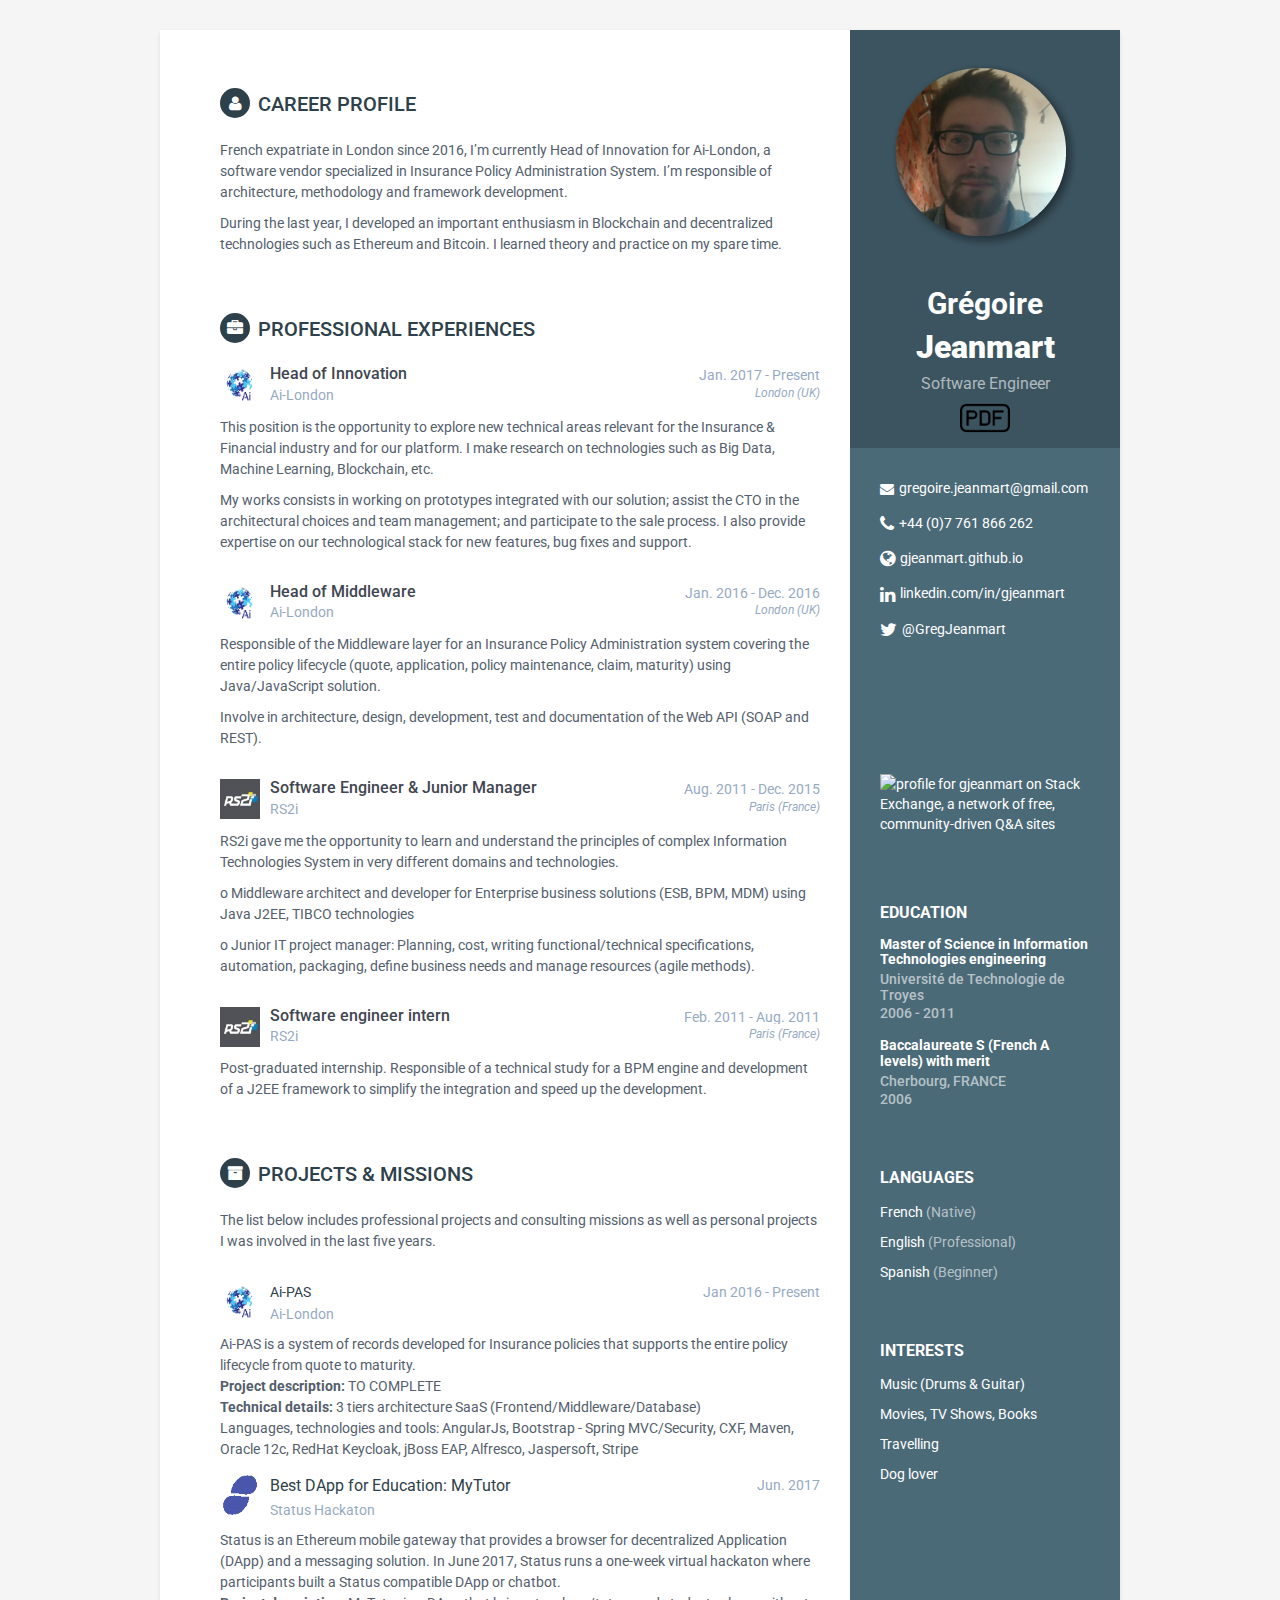
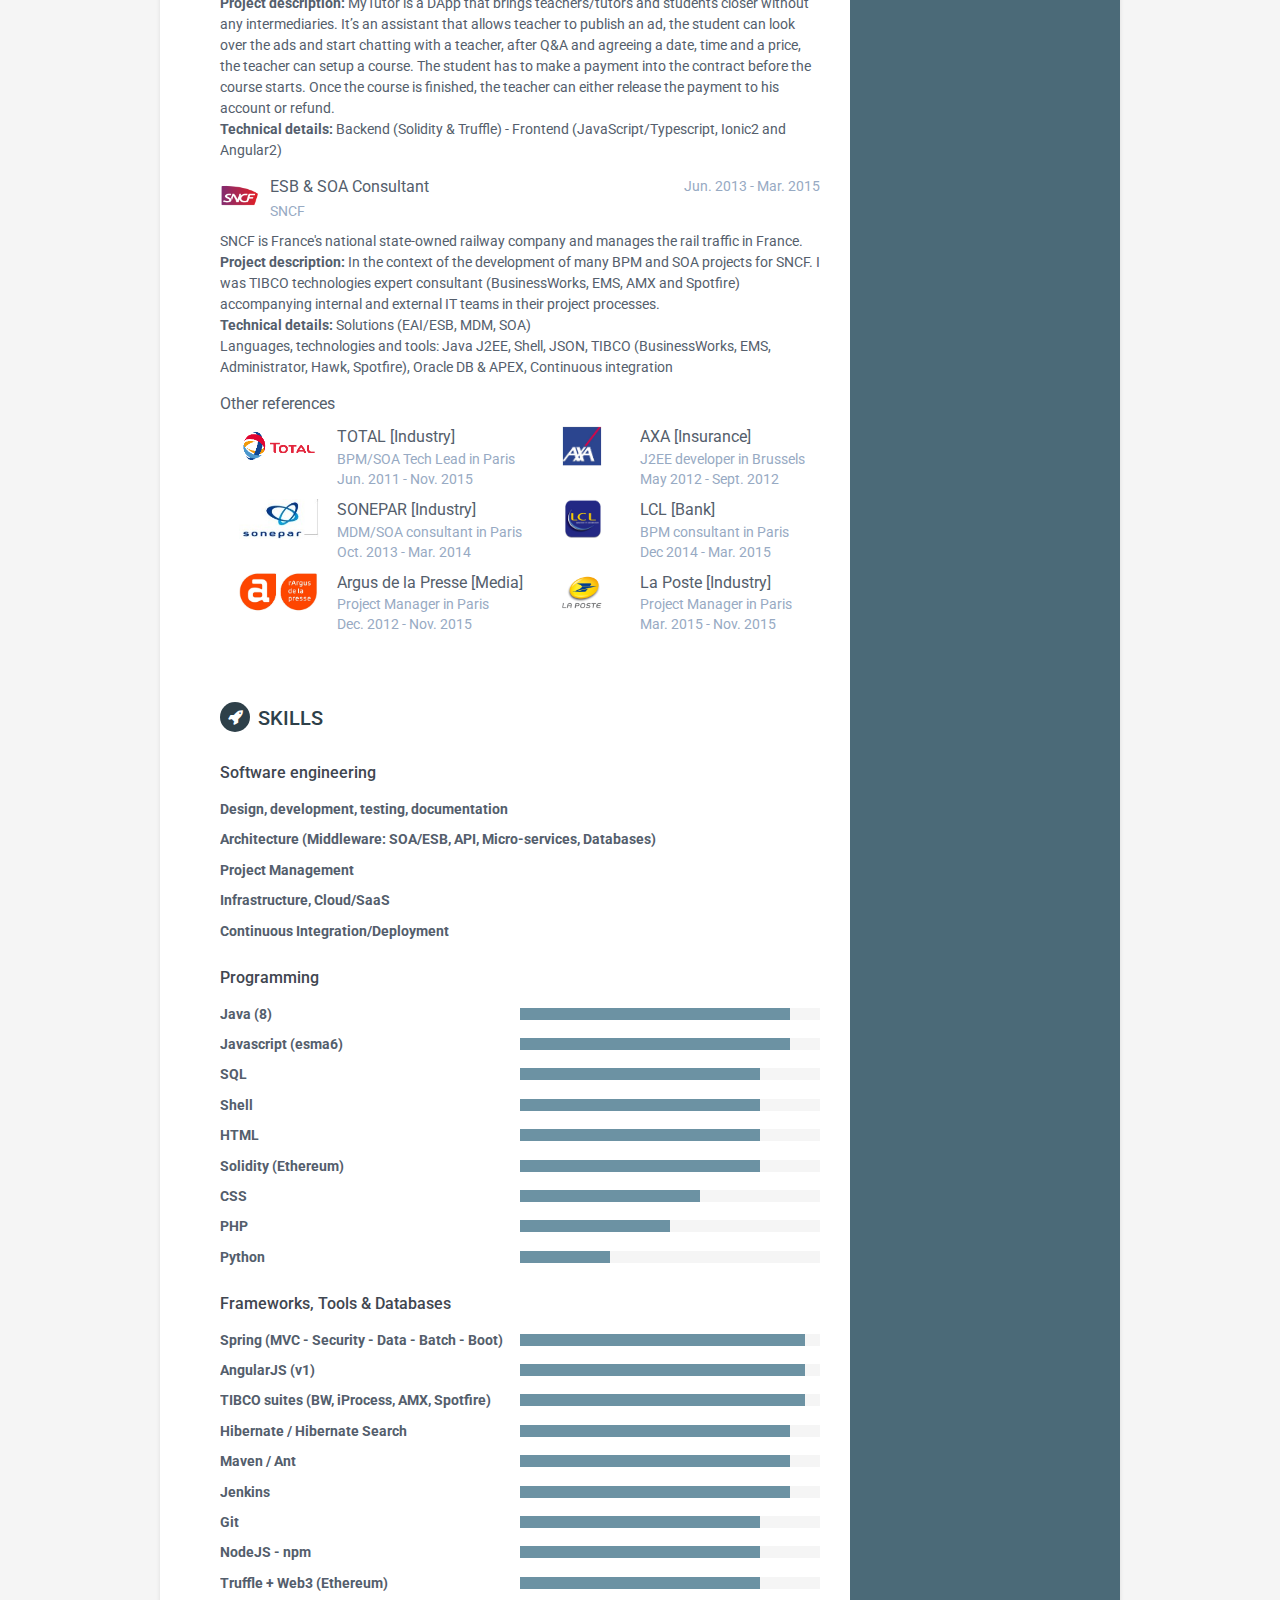
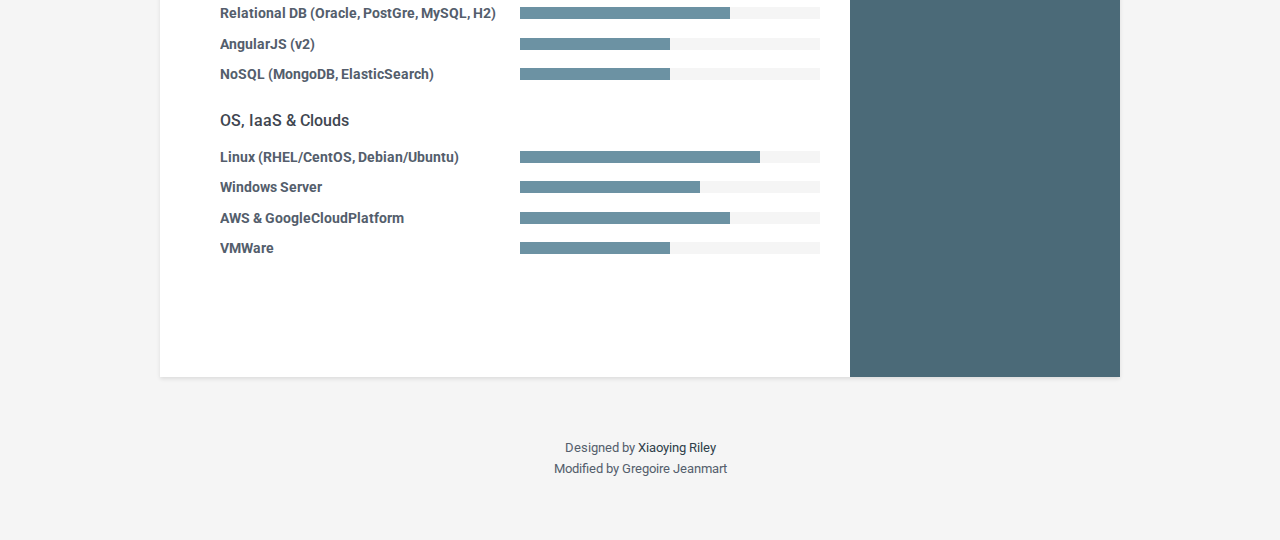
==== index.html @ 733d9ffd "google analytics" ====
<!DOCTYPE html>
<!--[if IE 8]> <html lang="en" class="ie8"> <![endif]-->  
<!--[if IE 9]> <html lang="en" class="ie9"> <![endif]-->  
<!--[if !IE]><!--> <html lang="en"> <!--<![endif]-->  
<head>
    <title>Grégoire Jeanmart</title>
    <!-- Meta -->
    <meta charset="utf-8">
    <meta http-equiv="X-UA-Compatible" content="IE=edge">
    <meta name="viewport" content="width=device-width, initial-scale=1.0">
    <meta name="description" content="Responsive HTML5 Resume/CV Template for Developers">
    <meta name="author" content="Xiaoying Riley at 3rd Wave Media">    
    <link rel="shortcut icon" href="favicon.ico">  
    <link href='https://fonts.googleapis.com/css?family=Roboto:400,500,400italic,300italic,300,500italic,700,700italic,900,900italic' rel='stylesheet' type='text/css'>
    <!-- Global CSS -->
    <link rel="stylesheet" href="assets/plugins/bootstrap/css/bootstrap.min.css">   
    <!-- Plugins CSS -->
    <link rel="stylesheet" href="assets/plugins/font-awesome/css/font-awesome.css">
    
    <!-- Theme CSS -->  
    <link id="theme-style" rel="stylesheet" href="assets/css/styles-final.css">
    <!-- HTML5 shim and Respond.js for IE8 support of HTML5 elements and media queries -->
    <!--[if lt IE 9]>
      <script src="https://oss.maxcdn.com/html5shiv/3.7.2/html5shiv.min.js"></script>
      <script src="https://oss.maxcdn.com/respond/1.4.2/respond.min.js"></script>
    <![endif]-->
    
    <script>
      (function(i,s,o,g,r,a,m){i['GoogleAnalyticsObject']=r;i[r]=i[r]||function(){
      (i[r].q=i[r].q||[]).push(arguments)},i[r].l=1*new Date();a=s.createElement(o),
      m=s.getElementsByTagName(o)[0];a.async=1;a.src=g;m.parentNode.insertBefore(a,m)
      })(window,document,'script','https://www.google-analytics.com/analytics.js','ga');

      ga('create', 'UA-105223725-1', 'auto');
      ga('send', 'pageview');

    </script>
    
</head> 

<body>
    <div class="wrapper">
        <div class="sidebar-wrapper">
            <div class="profile-container">
                <img class="profile" src="assets/images/profile.png" alt="" />
                <h2>Grégoire</h2><h1 class="name">Jeanmart</h1>
                <h3 class="tagline">Software Engineer</h3>
                <a href="./gregoire.jeanmart.cv.en.0.7.pdf" target="_blank"><img src="assets/images/pdf.png" alt="" width="50"/></a>
            </div><!--//profile-container-->
            
            <div class="contact-container container-block">
                <ul class="list-unstyled contact-list">
                    <li class="email"><i class="fa fa-envelope"></i><a href="mailto: gregoire.jeanmart@gmail.com">gregoire.jeanmart@gmail.com</a></li>
                    
                    <li class="phone"><i class="fa fa-phone"></i><a href="tel:07761866262">+44 (0)7 761 866 262</a></li>
                    
                    <li class="website"><i class="fa fa-globe"></i><a href="http://gjeanmart.github.io" target="_blank">gjeanmart.github.io</a></li>
                    
                    <li class="linkedin"><i class="fa fa-linkedin"></i><a href="https://www.linkedin.com/in/gjeanmart/" target="_blank">linkedin.com/in/gjeanmart</a></li>
                    
                    <li class="twitter"><i class="fa fa-twitter"></i><a href="https://twitter.com/GregJeanmart" target="_blank">@GregJeanmart</a></li>
                    
                    <li>
                        <div class="github-card" data-github="gjeanmart" data-width="210" data-height="100" data-theme="greg" data-target="_blank"></div>
                    </li>
                    
                    <li>
                        <a href="https://stackexchange.com/users/5168165/gjeanmart?tab=accounts"target="_blank"><img src="https://stackexchange.com/users/flair/5168165.png?theme=clean" width="210" height="58" alt="profile for gjeanmart on Stack Exchange, a network of free, community-driven Q&amp;A sites" title="profile for gjeanmart on Stack Exchange, a network of free, community-driven Q&amp;A sites" /></a>                    
                    </li>

                    
                </ul>
            </div><!--//contact-container-->
            <div class="education-container container-block">
                <h2 class="container-block-title">Education</h2>
                <div class="item">
                    <h4 class="degree">Master of Science in Information Technologies engineering </h4>
                    <h5 class="meta">Université de Technologie de Troyes</h5>
                    <div class="time">2006 - 2011</div>
                </div><!--//item-->
                <div class="item">
                    <h4 class="degree">Baccalaureate S (French A levels) with merit</h4>
                    <h5 class="meta">Cherbourg, FRANCE</h5>
                    <div class="time">2006</div>
                </div><!--//item-->
            </div><!--//education-container-->
            
            <div class="languages-container container-block">
                <h2 class="container-block-title">Languages</h2>
                <ul class="list-unstyled interests-list">
                    <li>French <span class="lang-desc">(Native)</span></li>
                    <li>English <span class="lang-desc">(Professional)</span></li>
                    <li>Spanish <span class="lang-desc">(Beginner)</span></li>
                </ul>
            </div><!--//interests-->
            
            <div class="interests-container container-block">
                <h2 class="container-block-title">Interests</h2>
                <ul class="list-unstyled interests-list">
                    <li>Music (Drums & Guitar)</li>
                    <li>Movies, TV Shows, Books</li>
                    <li>Travelling</li>
                    <li>Dog lover</li>
                </ul>
            </div><!--//interests-->
            
        </div><!--//sidebar-wrapper-->
        
        <div class="main-wrapper">
            
            <section class="section summary-section">
                <h2 class="section-title"><i class="fa fa-user"></i>Career Profile</h2>
                <div class="summary">
                    <p>French expatriate in London since 2016, I’m currently Head of Innovation for Ai-London, a software vendor specialized in Insurance Policy Administration System. I’m responsible of architecture, methodology and framework development.</p>
                    <p>During the last year, I developed an important enthusiasm in Blockchain and decentralized technologies such as Ethereum and Bitcoin. I learned theory and practice on my spare time.</p>
                </div><!--//summary-->
            </section><!--//section-->
            
            <section class="section experiences-section">
                <h2 class="section-title"><i class="fa fa-briefcase"></i>Professional Experiences</h2>
                                
                <div class="item">
                    <div class="meta logo ailondon-logo">
                        <div class="upper-row">
                            <h3 class="job-title">Head of Innovation</h3>
                            <div class="time">Jan. 2017 - Present</div>
                        </div>
                        <div class="upper-row">
                            <div class="company">Ai-London</div>
                            <div class="location">London (UK)</div>
                        </div>
                    </div><!--//meta-->
                    <div class="details">
                        <p>
This position is the opportunity to explore new technical areas relevant for the Insurance & Financial industry and for our platform. I make research on technologies such as Big Data, Machine Learning, Blockchain, etc. 
                        </p>  
                        <p>
My works consists in working on prototypes integrated with our solution; assist the CTO in the architectural choices and team management; and participate to the sale process. I also provide expertise on our technological stack for new features, bug fixes and support.
                        </p>  
                    </div><!--//details-->
                </div><!--//item-->
                <div class="item">
                    <div class="meta logo ailondon-logo">
                        <div class="upper-row">
                            <h3 class="job-title">Head of Middleware</h3>
                            <div class="time">Jan. 2016 - Dec. 2016</div>
                        </div><!--//upper-row-->
                        <div class="upper-row">
                            <div class="company">Ai-London</div>
                            <div class="location">London (UK)</div>
                        </div>
                    </div><!--//meta-->
                    <div class="details">
                        <p>
Responsible of the Middleware layer for an Insurance Policy Administration system covering the entire policy lifecycle (quote, application, policy maintenance, claim, maturity) using Java/JavaScript solution.
                        </p>  
                        <p>
Involve in architecture, design, development, test and documentation of the Web API (SOAP and REST).
                        </p>  
                        
                    </div><!--//details-->
                </div><!--//item-->
                
                <div class="item">
                    <div class="meta logo rs2i-logo">
                        <div class="upper-row">
                            <h3 class="job-title">Software Engineer & Junior Manager</h3>
                            <div class="time">Aug. 2011 - Dec. 2015</div>
                        </div><!--//upper-row-->
                        <div class="upper-row">
                            <div class="company">RS2i</div>
                            <div class="location">Paris (France)</div>
                        </div>
                    </div><!--//meta-->
                    <div class="details">
                        <p>
RS2i gave me the opportunity to learn and understand the principles of complex Information Technologies System in very different domains and technologies. 
                        </p>  
                        <p>
o Middleware architect and developer for Enterprise business solutions (ESB, BPM, MDM) using Java J2EE, TIBCO technologies
                        </p>  
                        <p>
o Junior IT project manager: Planning, cost, writing functional/technical specifications, automation, packaging, define business needs and manage resources (agile methods).
                        </p>  
                    </div><!--//details-->
                </div><!--//item-->
                
                <div class="item">
                    <div class="meta logo rs2i-logo">
                        <div class="upper-row">
                            <h3 class="job-title">Software engineer intern </h3>
                            <div class="time">Feb. 2011 - Aug. 2011</div>
                        </div><!--//upper-row-->
                        <div class="upper-row">
                            <div class="company">RS2i</div>
                            <div class="location">Paris (France)</div>
                        </div>
                    </div><!--//meta-->
                    <div class="details">
                        <p>
Post-graduated internship. Responsible of a technical study for a BPM engine and development of a J2EE framework to simplify the integration and speed up the development.
                        </p>  
                    </div><!--//details-->
                </div><!--//item-->
                
            </section><!--//section-->
            
            
            
            <section class="section projects-section">
                <h2 class="section-title"><i class="fa fa-archive"></i>Projects & Missions</h2>
                
                <div class="intro">
                    <p>The list below includes professional projects and consulting missions as well as personal projects I was involved in the last five years.</p>
                </div><!--//intro-->
                
                <div class="item">
                
                    <div class="meta logo ailondon-logo">
                        <div class="upper-row">
                            <span class="project"><a href="http://www.ai-london.com/core-technologies/" target="_blank">Ai-PAS</a></span>
                            <div class="time">Jan 2016 - Present</div>
                        </div><!--//upper-row-->
                        <div class="company">Ai-London</div>
                    </div><!--//meta-->
                
          
                    <p class="project-tagline">
Ai-PAS is a system of records developed for Insurance policies that supports the entire policy lifecycle from quote to maturity.<br />
<b>Project description:</b> TO COMPLETE<br />
<b>Technical details:</b> 3 tiers architecture SaaS (Frontend/Middleware/Database)<br />Languages, technologies and tools:  AngularJs, Bootstrap - Spring MVC/Security, CXF, Maven, Oracle 12c, RedHat Keycloak, jBoss EAP, Alfresco, Jaspersoft, Stripe
                    </p>
                    
                </div><!--//item-->
                
                <div class="item">
                    <div class="meta logo status-logo">
                        <div class="upper-row">
                            <span class="project-title"><a href="https://blog.status.im/announcing-winners-of-the-status-global-hackathon-a44fb54e98f7" target="_blank">Best DApp for Education: MyTutor</a></span>
                            <div class="time">Jun. 2017</div>
                        </div><!--//upper-row-->
                        <div class="company">Status Hackaton</div>
                    </div><!--//meta-->
                    
                    <p class="project-tagline">
Status is an Ethereum mobile gateway that provides a browser for decentralized Application (DApp) and a messaging solution. In June 2017, Status runs a one-week virtual hackaton where participants built a Status compatible DApp or chatbot.<br />
<b>Project description:</b> MyTutor is a DApp that brings teachers/tutors and students closer without any intermediaries. 
It’s an assistant that allows teacher to publish an ad, the student can look over the ads and start chatting with a teacher, after Q&A and agreeing a date, time and a price, the teacher can setup a course. The student has to make a payment into the contract before the course starts. Once the course is finished, the teacher can either release the payment to his account or refund.<br />
<b>Technical details:</b> Backend (Solidity & Truffle) - Frontend (JavaScript/Typescript, Ionic2 and Angular2)</b>

                    </p>
                    
                </div><!--//item-->
                
                <div class="item">
                    <div class="meta logo sncf-logo">
                        <div class="upper-row">
                            <span class="project-title">ESB & SOA Consultant</span>
                            <div class="time">Jun. 2013 - Mar. 2015</div>
                        </div><!--//upper-row-->
                        <div class="company">SNCF</div>
                    </div><!--//meta-->
                    
                    <p class="project-tagline">
SNCF is France's national state-owned railway company and manages the rail traffic in France.<br />
<b>Project description:</b> In the context of the development of many BPM and SOA projects for SNCF. I was TIBCO technologies expert consultant (BusinessWorks, EMS, AMX and Spotfire) accompanying internal and external IT teams in their project processes.<br />
<b>Technical details:</b>  Solutions (EAI/ESB, MDM, SOA) <br />Languages, technologies and tools: Java J2EE, Shell, JSON, TIBCO (BusinessWorks, EMS, Administrator, Hawk, Spotfire), Oracle DB & APEX, Continuous integration
                    </p>
                    
                </div><!--//item-->
                
                
                <div class="item">
                    <div class="meta">
                        <div class="upper-row">
                            <span class="project-title">Other references</span>
                        </div><!--//upper-row-->
                        <div class="company"></div>
                    </div><!--//meta-->
                    
                    <table border="0">
                      <tr>
                        <td class="logo total-logo ref-td-logo"></td>
                        <td class="ef-td-text">
                            <div><span class="project-title">TOTAL [Industry]</span></div>
                            <div class="company">BPM/SOA Tech Lead in Paris<br />Jun. 2011 - Nov. 2015</div>
                        </td>
                        <td class="logo axa-logo ref-td-logo"></td>
                        <td class="ef-td-text">
                            <div><span class="project-title">AXA [Insurance]</span></div>
                            <div class="company">J2EE developer in Brussels<br />May 2012 - Sept. 2012</div>
                        </td>
                      </tr>
                      <tr>
                        <td class="logo sonepar-logo ref-td-logo"></td>
                        <td class="ef-td-text">
                            <div><span class="project-title">SONEPAR [Industry]</span></div>
                            <div class="company">MDM/SOA consultant in Paris<br />Oct. 2013 - Mar. 2014</div>
                        </td>
                        <td class="logo lcl-logo ref-td-logo"></td>
                        <td class="ef-td-text">
                            <div><span class="project-title">LCL [Bank]</span></div>
                            <div class="company">BPM consultant in Paris<br />Dec 2014 - Mar. 2015</div>
                        </td>
                      </tr>
                      <tr>
                        <td class="logo argus-de-la-presse-logo ref-td-logo"></td>
                        <td class="ef-td-text">
                            <div><span class="project-title">Argus de la Presse [Media]</span></div>
                            <div class="company">Project Manager in Paris<br />Dec. 2012 - Nov. 2015</div>
                        </td>
                        <td class="logo la-poste-logo ref-td-logo"></td>
                        <td class="ef-td-text">
                            <div><span class="project-title">La Poste [Industry]</span></div>
                            <div class="company">Project Manager in Paris<br />Mar. 2015 - Nov. 2015</div>
                        </td>
                      </tr>
                    </table>
                    
                </div><!--//item-->
                
            </section><!--//section-->
            
            
            
            <section class="skills-section section">
                <h2 class="section-title"><i class="fa fa-rocket"></i>Skills </h2>
                
               <h3 class="skill-section-title">Software engineering</h3>
                
                <div class="skillset">        
                    <div class="item">
                        <h3 class="level-title" style="width: 100%;">Design, development, testing, documentation</h3>    
                    </div><!--//item-->      
                    <div class="item">
                        <h3 class="level-title" style="width: 100%;">Architecture (Middleware: SOA/ESB, API, Micro-services, Databases)</h3>    
                    </div><!--//item-->    
                    <div class="item">
                        <h3 class="level-title" style="width: 100%;">Project Management </h3>    
                    </div><!--//item-->    
                    <div class="item">
                        <h3 class="level-title" style="width: 100%;">Infrastructure, Cloud/SaaS</h3>    
                    </div><!--//item-->    
                    <div class="item">
                        <h3 class="level-title" style="width: 100%;">Continuous Integration/Deployment</h3>    
                    </div><!--//item-->

                </div>  
                
                
                
                <h3 class="skill-section-title">Programming</h3>
                
                <div class="skillset">        
                    <div class="item">
                        <h3 class="level-title">Java (8)</h3>
                        <div class="level-bar">
                            <div class="level-bar-inner" data-level="90%">
                            </div>                                      
                        </div><!--//level-bar-->                                 
                    </div><!--//item-->
     
                    <div class="item">
                        <h3 class="level-title">Javascript (esma6)</h3>
                        <div class="level-bar">
                            <div class="level-bar-inner" data-level="90%">
                            </div>                                      
                        </div><!--//level-bar-->                                 
                    </div><!--//item--> 
                    
                    <div class="item">
                        <h3 class="level-title">SQL</h3>
                        <div class="level-bar">
                            <div class="level-bar-inner" data-level="80%">
                            </div>                                      
                        </div><!--//level-bar-->                                 
                    </div><!--//item--> 
                    
                    <div class="item">
                        <h3 class="level-title">Shell</h3>
                        <div class="level-bar">
                            <div class="level-bar-inner" data-level="80%">
                            </div>                                      
                        </div><!--//level-bar-->                                 
                    </div><!--//item--> 
                    
                    <div class="item">
                        <h3 class="level-title">HTML</h3>
                        <div class="level-bar">
                            <div class="level-bar-inner" data-level="80%">
                            </div>                                      
                        </div><!--//level-bar-->                                 
                    </div><!--//item-->
                    
                    <div class="item">
                        <h3 class="level-title">Solidity (Ethereum)</h3>
                        <div class="level-bar">
                            <div class="level-bar-inner" data-level="80%">
                            </div>                                      
                        </div><!--//level-bar-->                                 
                    </div><!--//item-->
                    
                    <div class="item">
                        <h3 class="level-title">CSS</h3>
                        <div class="level-bar">
                            <div class="level-bar-inner" data-level="60%">
                            </div>                                      
                        </div><!--//level-bar-->                                 
                    </div><!--//item-->
                    
                    <div class="item">
                        <h3 class="level-title">PHP</h3>
                        <div class="level-bar">
                            <div class="level-bar-inner" data-level="50%">
                            </div>                                      
                        </div><!--//level-bar-->                                 
                    </div><!--//item-->
                    
                    <div class="item">
                        <h3 class="level-title">Python</h3>
                        <div class="level-bar">
                            <div class="level-bar-inner" data-level="30%">
                            </div>                                      
                        </div><!--//level-bar-->                                 
                    </div><!--//item-->
                    
                </div>  
                
 
                <h3 class="skill-section-title">Frameworks, Tools & Databases</h3>
                
                <div class="skillset">        
                    <div class="item">
                        <h3 class="level-title">Spring (MVC - Security - Data - Batch - Boot)</h3>
                        <div class="level-bar">
                            <div class="level-bar-inner" data-level="95%">
                            </div>                                      
                        </div><!--//level-bar-->                                 
                    </div><!--//item-->
                    
                    <div class="item">
                        <h3 class="level-title">AngularJS (v1)</h3>
                        <div class="level-bar">
                            <div class="level-bar-inner" data-level="95%">
                            </div>                                      
                        </div><!--//level-bar-->                                 
                    </div><!--//item--> 
                    
                    <div class="item">
                        <h3 class="level-title">TIBCO suites (BW, iProcess, AMX, Spotfire)</h3>
                        <div class="level-bar">
                            <div class="level-bar-inner" data-level="95%">
                            </div>                                      
                        </div><!--//level-bar-->                                 
                    </div><!--//item-->
     
                    <div class="item">
                        <h3 class="level-title">Hibernate / Hibernate Search</h3>
                        <div class="level-bar">
                            <div class="level-bar-inner" data-level="90%">
                            </div>                                      
                        </div><!--//level-bar-->                                 
                    </div><!--//item--> 
                    
                    <div class="item">
                        <h3 class="level-title">Maven / Ant</h3>
                        <div class="level-bar">
                            <div class="level-bar-inner" data-level="90%">
                            </div>                                      
                        </div><!--//level-bar-->                                 
                    </div><!--//item-->
                    
                    <div class="item">
                        <h3 class="level-title">Jenkins</h3>
                        <div class="level-bar">
                            <div class="level-bar-inner" data-level="90%">
                            </div>                                      
                        </div><!--//level-bar-->                                 
                    </div><!--//item-->
                    
                    <div class="item">
                        <h3 class="level-title">Git</h3>
                        <div class="level-bar">
                            <div class="level-bar-inner" data-level="80%">
                            </div>                                      
                        </div><!--//level-bar-->                                 
                    </div><!--//item-->
                    
                    <div class="item">
                        <h3 class="level-title">NodeJS - npm</h3>
                        <div class="level-bar">
                            <div class="level-bar-inner" data-level="80%">
                            </div>                                      
                        </div><!--//level-bar-->                                 
                    </div><!--//item-->
                    
                    <div class="item">
                        <h3 class="level-title">Truffle + Web3 (Ethereum)</h3>
                        <div class="level-bar">
                            <div class="level-bar-inner" data-level="80%">
                            </div>                                      
                        </div><!--//level-bar-->                                 
                    </div><!--//item-->
                    
                    <div class="item">
                        <h3 class="level-title">Relational DB (Oracle, PostGre, MySQL, H2)</h3>
                        <div class="level-bar">
                            <div class="level-bar-inner" data-level="70%">
                            </div>                                      
                        </div><!--//level-bar-->                                 
                    </div><!--//item-->
                    
                    <div class="item">
                        <h3 class="level-title">AngularJS (v2)</h3>
                        <div class="level-bar">
                            <div class="level-bar-inner" data-level="50%">
                            </div>                                      
                        </div><!--//level-bar-->                                 
                    </div><!--//item--> 
                    
                    <div class="item">
                        <h3 class="level-title">NoSQL (MongoDB, ElasticSearch)</h3>
                        <div class="level-bar">
                            <div class="level-bar-inner" data-level="50%">
                            </div>                                      
                        </div><!--//level-bar-->                                 
                    </div><!--//item-->
                    
                </div>  

                <h3 class="skill-section-title">OS, IaaS & Clouds</h3>
                
                <div class="skillset">        
                    <div class="item">
                        <h3 class="level-title">Linux (RHEL/CentOS, Debian/Ubuntu)</h3>
                        <div class="level-bar">
                            <div class="level-bar-inner" data-level="80%">
                            </div>                                      
                        </div><!--//level-bar-->                                 
                    </div><!--//item-->
                    
                    <div class="item">
                        <h3 class="level-title">Windows Server</h3>
                        <div class="level-bar">
                            <div class="level-bar-inner" data-level="60%">
                            </div>                                      
                        </div><!--//level-bar-->                                 
                    </div><!--//item--> 
                    
                    <div class="item">
                        <h3 class="level-title">AWS & GoogleCloudPlatform</h3>
                        <div class="level-bar">
                            <div class="level-bar-inner" data-level="70%">
                            </div>                                      
                        </div><!--//level-bar-->                                 
                    </div><!--//item--> 
                    
                    <div class="item">
                        <h3 class="level-title">VMWare</h3>
                        <div class="level-bar">
                            <div class="level-bar-inner" data-level="50%">
                            </div>                                      
                        </div><!--//level-bar-->                                 
                    </div><!--//item--> 
                    
                    
                </div>  
            </section><!--//skills-section-->
            
        </div><!--//main-body-->
    </div>
 
    <footer class="footer">
        <div class="text-center">
                <!--/* This template is released under the Creative Commons Attribution 3.0 License. Please keep the attribution link below when using for your own project. Thank you for your support. :) If you'd like to use the template without the attribution, you can check out other license options via our website: themes.3rdwavemedia.com */-->
                <div>
                    <small class="copyright">Designed by <a href="http://themes.3rdwavemedia.com" target="_blank">Xiaoying Riley</a></small>
                </div>
                <div>
                    <small class="copyright">Modified by Gregoire Jeanmart</small>
                </div>
        </div><!--//container-->
    </footer><!--//footer-->
 
    <!-- Javascript -->          
    <script type="text/javascript" src="assets/plugins/jquery-1.11.3.min.js"></script>
    <script type="text/javascript" src="assets/plugins/bootstrap/js/bootstrap.min.js"></script>    
    
    <script type="text/javascript" src="assets/widgets/github/github.js"></script>
    <!-- custom js -->
    <script type="text/javascript" src="assets/js/main.js"></script>            
</body>
</html>
---- assets/css/styles-final.css ----
/*   
 * Template Name: Orbit - Responsive Resume/CV Template for Developers
 * Version: 1.0
 * Author: Xiaoying Riley
 * Twitter: @3rdwave_themes
 * License: Creative Commons Attribution 3.0 License
 * Website: http://themes.3rdwavemedia.com/
*/
/* styles-6.css */
/* ======= Base ======= */
body {
  font-family: 'Roboto', sans-serif;
  color: #545E6C;
  background: #f5f5f5;
  font-size: 14px;
  padding: 30px;
  -webkit-font-smoothing: antialiased;
  -moz-osx-font-smoothing: grayscale;
}
h1,
h2,
h3,
h4,
h5,
h6 {
  font-weight: 700;
}
a {
  color: #2e4049;
  -webkit-transition: all 0.4s ease-in-out;
  -moz-transition: all 0.4s ease-in-out;
  -ms-transition: all 0.4s ease-in-out;
  -o-transition: all 0.4s ease-in-out;
}
a:hover {
  text-decoration: underline;
  color: #10171a;
}
a:focus {
  text-decoration: none;
}
p {
  line-height: 1.5;
}
.wrapper {
  background: #4B6A78;
  max-width: 960px;
  margin: 0 auto;
  position: relative;
  -webkit-box-shadow: 0px 2px 4px rgba(0, 0, 0, 0.1);
  -moz-box-shadow: 0px 2px 4px rgba(0, 0, 0, 0.1);
  box-shadow: 0px 2px 4px rgba(0, 0, 0, 0.1);
}
.sidebar-wrapper {
  background: #4B6A78;
  position: absolute;
  right: 0;
  width: 270px;
  height: 100%;
  min-height: 800px;
  color: #fff;
}
.sidebar-wrapper a {
  color: #fff;
}
.sidebar-wrapper .profile-container {
  padding: 30px 30px 5px 30px;
  background: rgba(0, 0, 0, 0.2);
  text-align: center;
  color: #fff;
}
.sidebar-wrapper .name {
  font-size: 32px;
  font-weight: 900;
  margin-top: 0;
  margin-bottom: 10px;
}
.sidebar-wrapper .tagline {
  color: rgba(255, 255, 255, 0.6);
  font-size: 16px;
  font-weight: 400;
  margin-top: 0;
  margin-bottom: 0;
}
.sidebar-wrapper .profile {
  margin-bottom: 15px;
}
.sidebar-wrapper .contact-list .fa {
  margin-right: 5px;
  font-size: 18px;
  vertical-align: middle;
}
.sidebar-wrapper .contact-list li {
  margin-bottom: 15px;
}
.sidebar-wrapper .contact-list li:last-child {
  margin-bottom: 0;
}
.sidebar-wrapper .contact-list .email .fa {
  font-size: 14px;
}
.sidebar-wrapper .container-block {
  padding: 30px;
}
.sidebar-wrapper .container-block-title {
  text-transform: uppercase;
  font-size: 16px;
  font-weight: 700;
  margin-top: 0;
  margin-bottom: 15px;
}
.sidebar-wrapper .degree {
  font-size: 14px;
  margin-top: 0;
  margin-bottom: 5px;
}
.sidebar-wrapper .education-container .item {
  margin-bottom: 15px;
}
.sidebar-wrapper .education-container .item:last-child {
  margin-bottom: 0;
}
.sidebar-wrapper .education-container .meta {
  color: rgba(255, 255, 255, 0.6);
  font-weight: 500;
  margin-bottom: 0px;
  margin-top: 0;
}
.sidebar-wrapper .education-container .time {
  color: rgba(255, 255, 255, 0.6);
  font-weight: 500;
  margin-bottom: 0px;
}
.sidebar-wrapper .languages-container .lang-desc {
  color: rgba(255, 255, 255, 0.6);
}
.sidebar-wrapper .languages-list {
  margin-bottom: 0;
}
.sidebar-wrapper .languages-list li {
  margin-bottom: 10px;
}
.sidebar-wrapper .languages-list li:last-child {
  margin-bottom: 0;
}
.sidebar-wrapper .interests-list {
  margin-bottom: 0;
}
.sidebar-wrapper .interests-list li {
  margin-bottom: 10px;
}
.sidebar-wrapper .interests-list li:last-child {
  margin-bottom: 0;
}
.main-wrapper {
  background: #fff;
  padding: 60px;
  padding-right: 300px;
}
.main-wrapper .section-title {
  text-transform: uppercase;
  font-size: 20px;
  font-weight: 500;
  color: #2e4049;
  position: relative;
  margin-top: 0;
  margin-bottom: 20px;
}
.main-wrapper .section-title .fa {
  width: 30px;
  height: 30px;
  margin-right: 8px;
  display: inline-block;
  color: #fff;
  -webkit-border-radius: 50%;
  -moz-border-radius: 50%;
  -ms-border-radius: 50%;
  -o-border-radius: 50%;
  border-radius: 50%;
  -moz-background-clip: padding;
  -webkit-background-clip: padding-box;
  background-clip: padding-box;
  background: #2e4049;
  text-align: center;
  padding-top: 8px;
  font-size: 16px;
  position: relative;
  top: -2px;
}
.main-wrapper .section {
  margin-bottom: 60px;
}
.main-wrapper .experiences-section .item {
  margin-bottom: 30px;
}
.main-wrapper .upper-row {
  position: relative;
  overflow: hidden;
  margin-bottom: 2px;
}
.main-wrapper .job-title {
  color: #3F4650;
  font-size: 16px;
  margin-top: 0;
  margin-bottom: 0;
  font-weight: 500;
}
.main-wrapper .skill-section-title {
  color: #3F4650;
  font-size: 16px;
  margin-top: 30px;
  margin-bottom: 20px;
  font-weight: 500;
}




.main-wrapper .time {
  position: absolute;
  right: 0;
  top: 0;
  color: #97AAC3;
}
.main-wrapper .location {
  position: absolute;
  right: 0;
  top: 0;
  color: #97AAC3;
  font-style: italic;
  font-size: 12px;
}



.main-wrapper .company {
  margin-bottom: 10px;
  color: #97AAC3;
}
.main-wrapper .project-title {
  font-size: 16px;
  font-weight: 400;
  margin-top: 0;
  margin-bottom: 5px;
}
.main-wrapper .projects-section .intro {
  margin-bottom: 30px;
}
.main-wrapper .projects-section .item {
  margin-bottom: 15px;
}
.skillset .item {
  margin-bottom: 15px;
  overflow: hidden;
}
.skillset .level-title {
  font-size: 14px;
  margin-top: 0;
  margin-bottom: 12px;
}
.skillset .level-bar {
  height: 12px;
  background: #f5f5f5;
}
.skillset .level-bar-inner {
  height: 12px;
  background: #6c92a3;
}
.footer {
  padding: 30px;
  padding-top: 60px;
}
.footer .copyright {
  line-height: 1.6;
  color: #545E6C;
  font-size: 13px;
}
.footer .fa-heart {
  color: #fb866a;
}
/* Extra small devices (phones, less than 768px) */
@media (max-width: 767px) {
  .sidebar-wrapper {
    position: static;
    width: inherit;
  }
  .main-wrapper {
    padding: 30px;
  }
  .main-wrapper .time {
    position: static;
    display: block;
    margin-top: 5px;
  }
  .main-wrapper .upper-row {
    margin-bottom: 0;
  }
}
/* Small devices (tablets, 768px and up) */
/* Medium devices (desktops, 992px and up) */
@media (min-width: 992px) {
  .skillset .level-title {
    display: inline-block;
    float: left;
    width: 50%;
    margin-bottom: 0;
  }
  .skillset .level-bar {
    display: inline-block;
    width: 50%;
    float: left;
    position: relative;
    top: 1px;
  }
}
/* Large devices (large desktops, 1200px and up) */
/* Ex-Large devices (large desktops, 1200px and up) */

.logo
{
    background-size: 40px 40px;
    background-repeat: no-repeat;
    padding-left: 50px;  
}
.ailondon-logo
{
    background-image: url('../images/ai-london.png');
}
.rs2i-logo
{
    background-image: url('../images/rs2i.png');
}
.sncf-logo
{
    background-image: url('../images/sncf.png');
}
.status-logo
{
    background-image: url('../images/status.png');
}
.axa-logo
{
    background-image: url('../images/axa.png');
}
.lcl-logo
{
    background-image: url('../images/lcl.png');
}
.sonepar-logo
{
    background-image: url('../images/sonepar.jpg');
    background-size: 80px 40px;
}
.total-logo
{
    background-image: url('../images/total.png');
    background-size: 80px 40px;
}
.argus-de-la-presse-logo
{
    background-image: url('../images/argus-de-la-presse.jpg');
    background-size: 80px 40px;
}
.la-poste-logo
{
    background-image: url('../images/la-poste.png');
}

.ref-td-logo {
    width: 20%;
    background-position:center 0px; 
}
.ref-td-text {
    width: 40%;
}
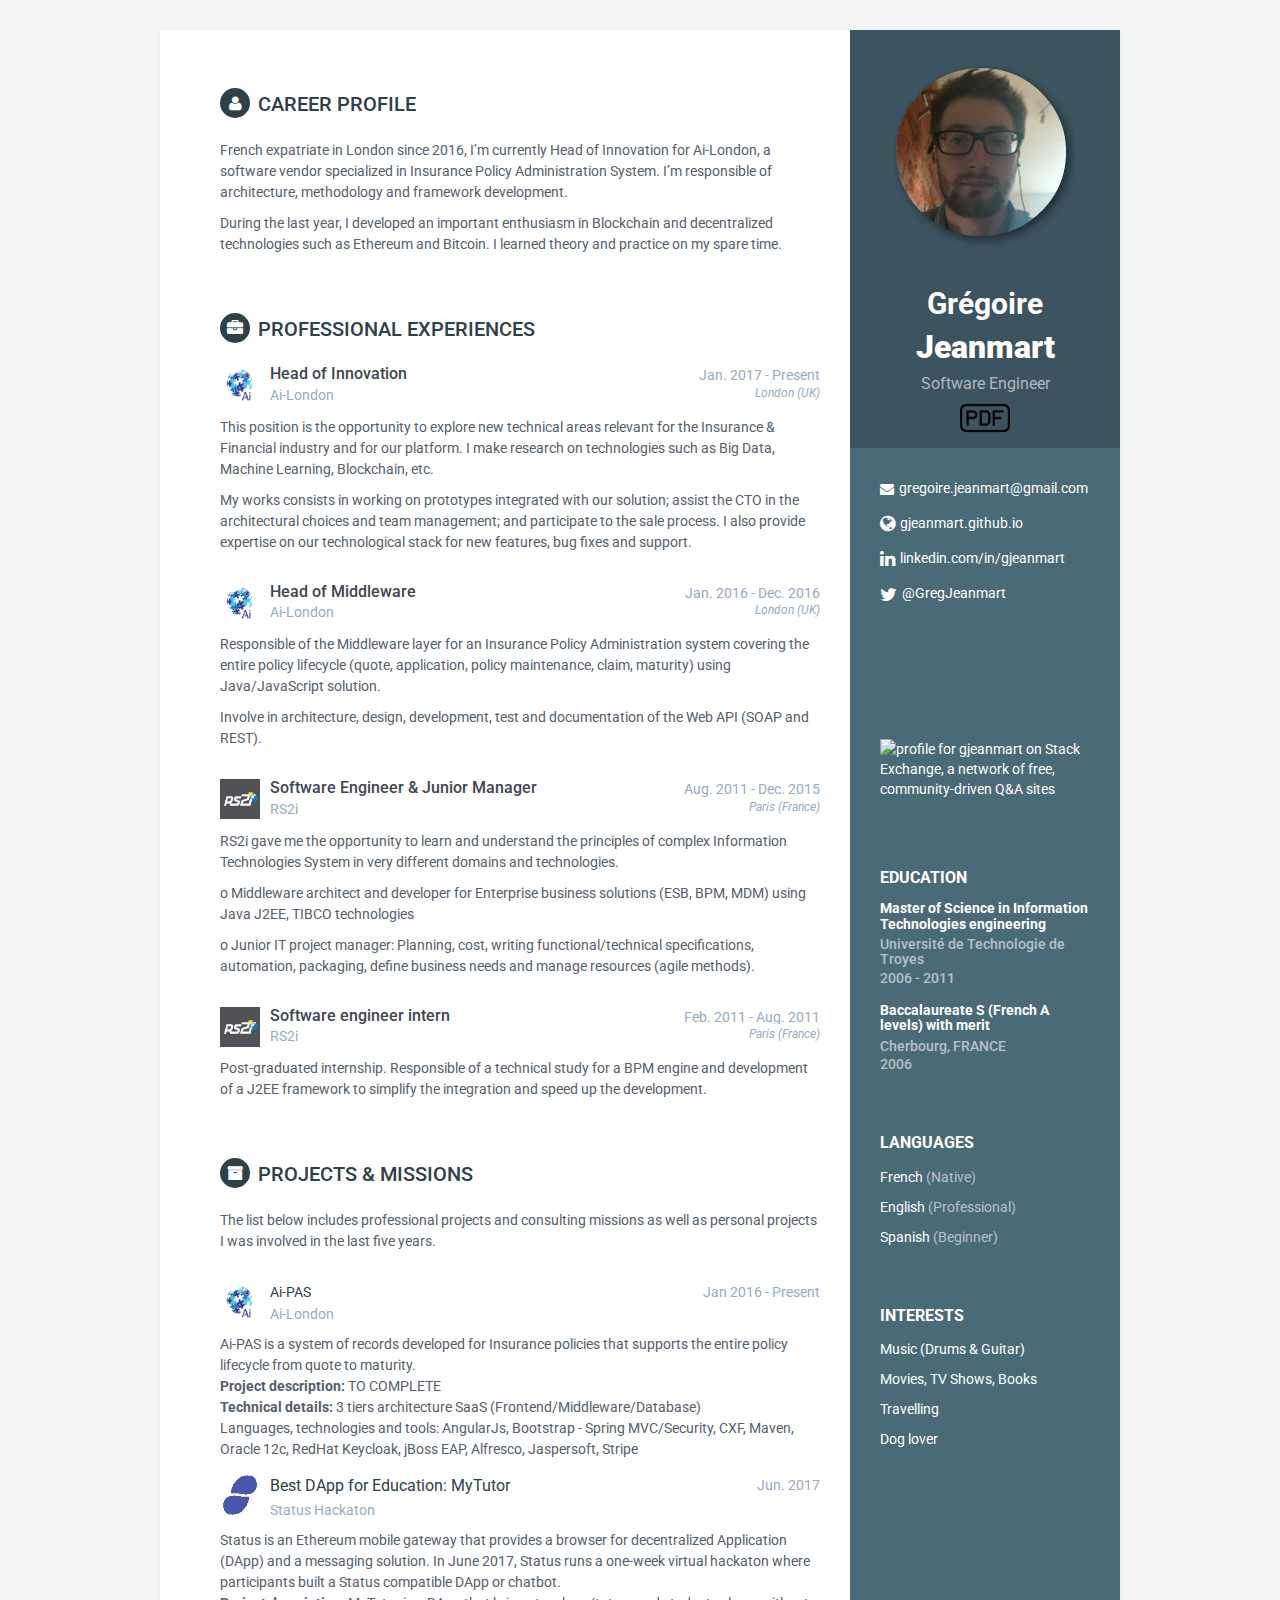
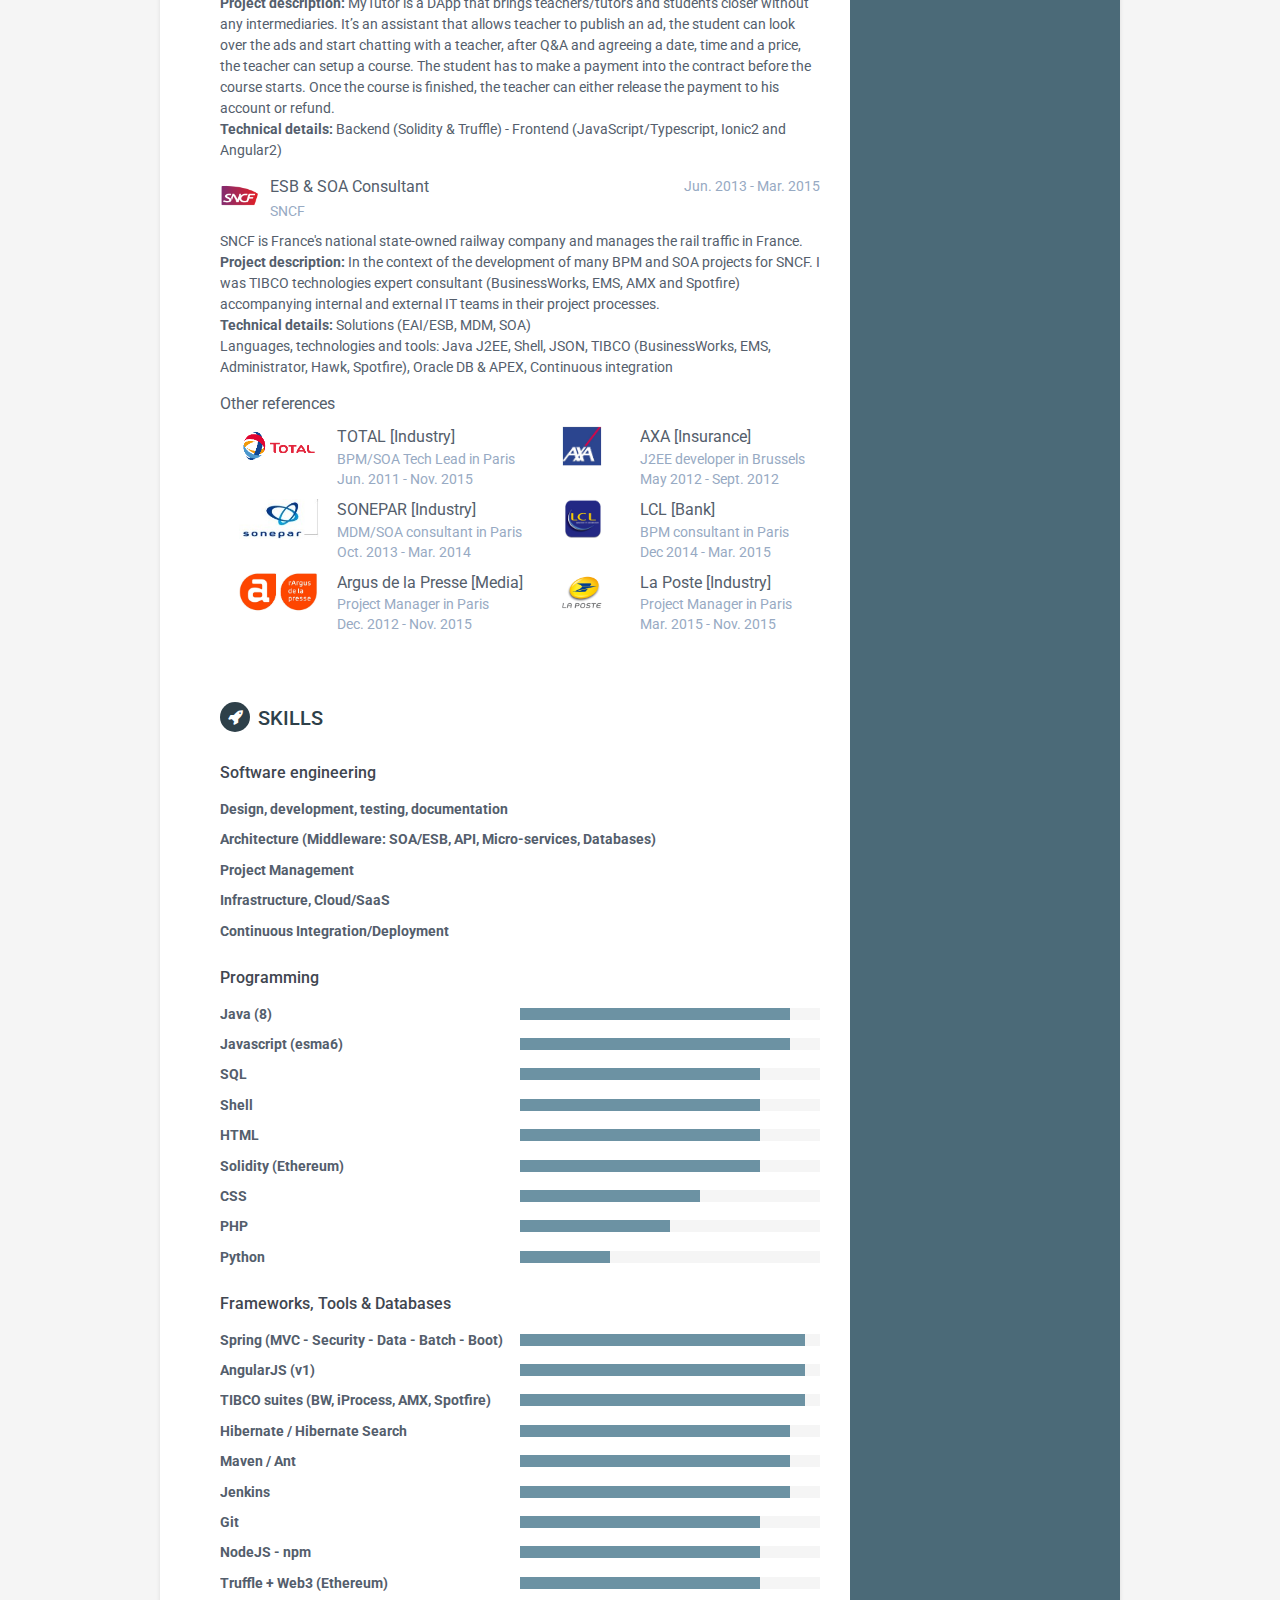
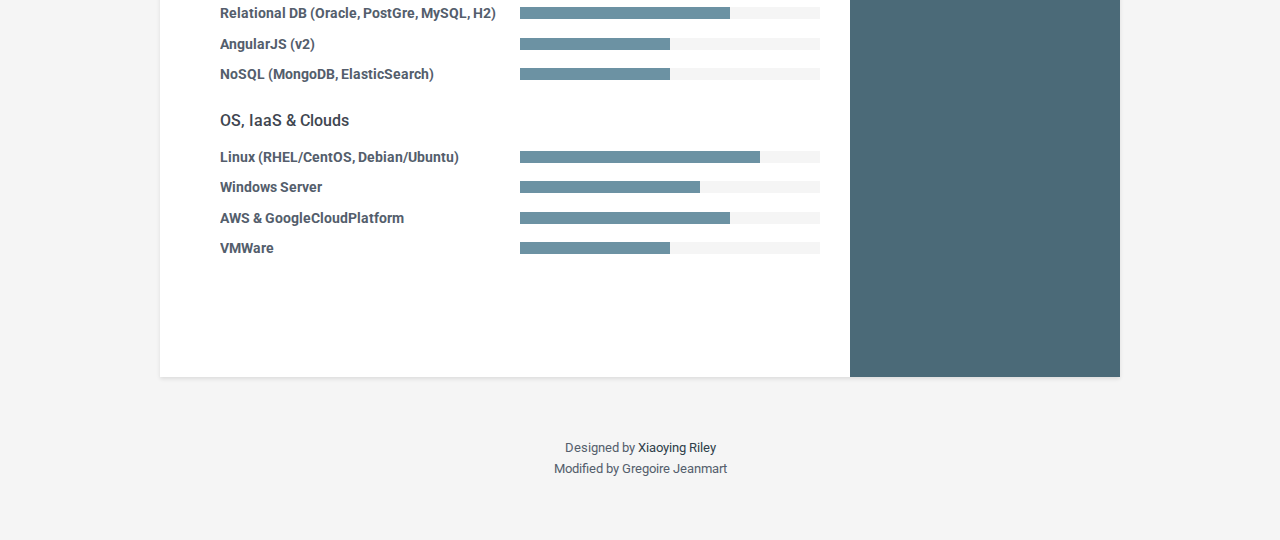
==== commit 92083691: "Remove phone" ====
--- a/index.html
+++ b/index.html
@@ -51,8 +51,6 @@
             <div class="contact-container container-block">
                 <ul class="list-unstyled contact-list">
                     <li class="email"><i class="fa fa-envelope"></i><a href="mailto: gregoire.jeanmart@gmail.com">gregoire.jeanmart@gmail.com</a></li>
-                    
-                    <li class="phone"><i class="fa fa-phone"></i><a href="tel:07761866262">+44 (0)7 761 866 262</a></li>
                     
                     <li class="website"><i class="fa fa-globe"></i><a href="http://gjeanmart.github.io" target="_blank">gjeanmart.github.io</a></li>
                     
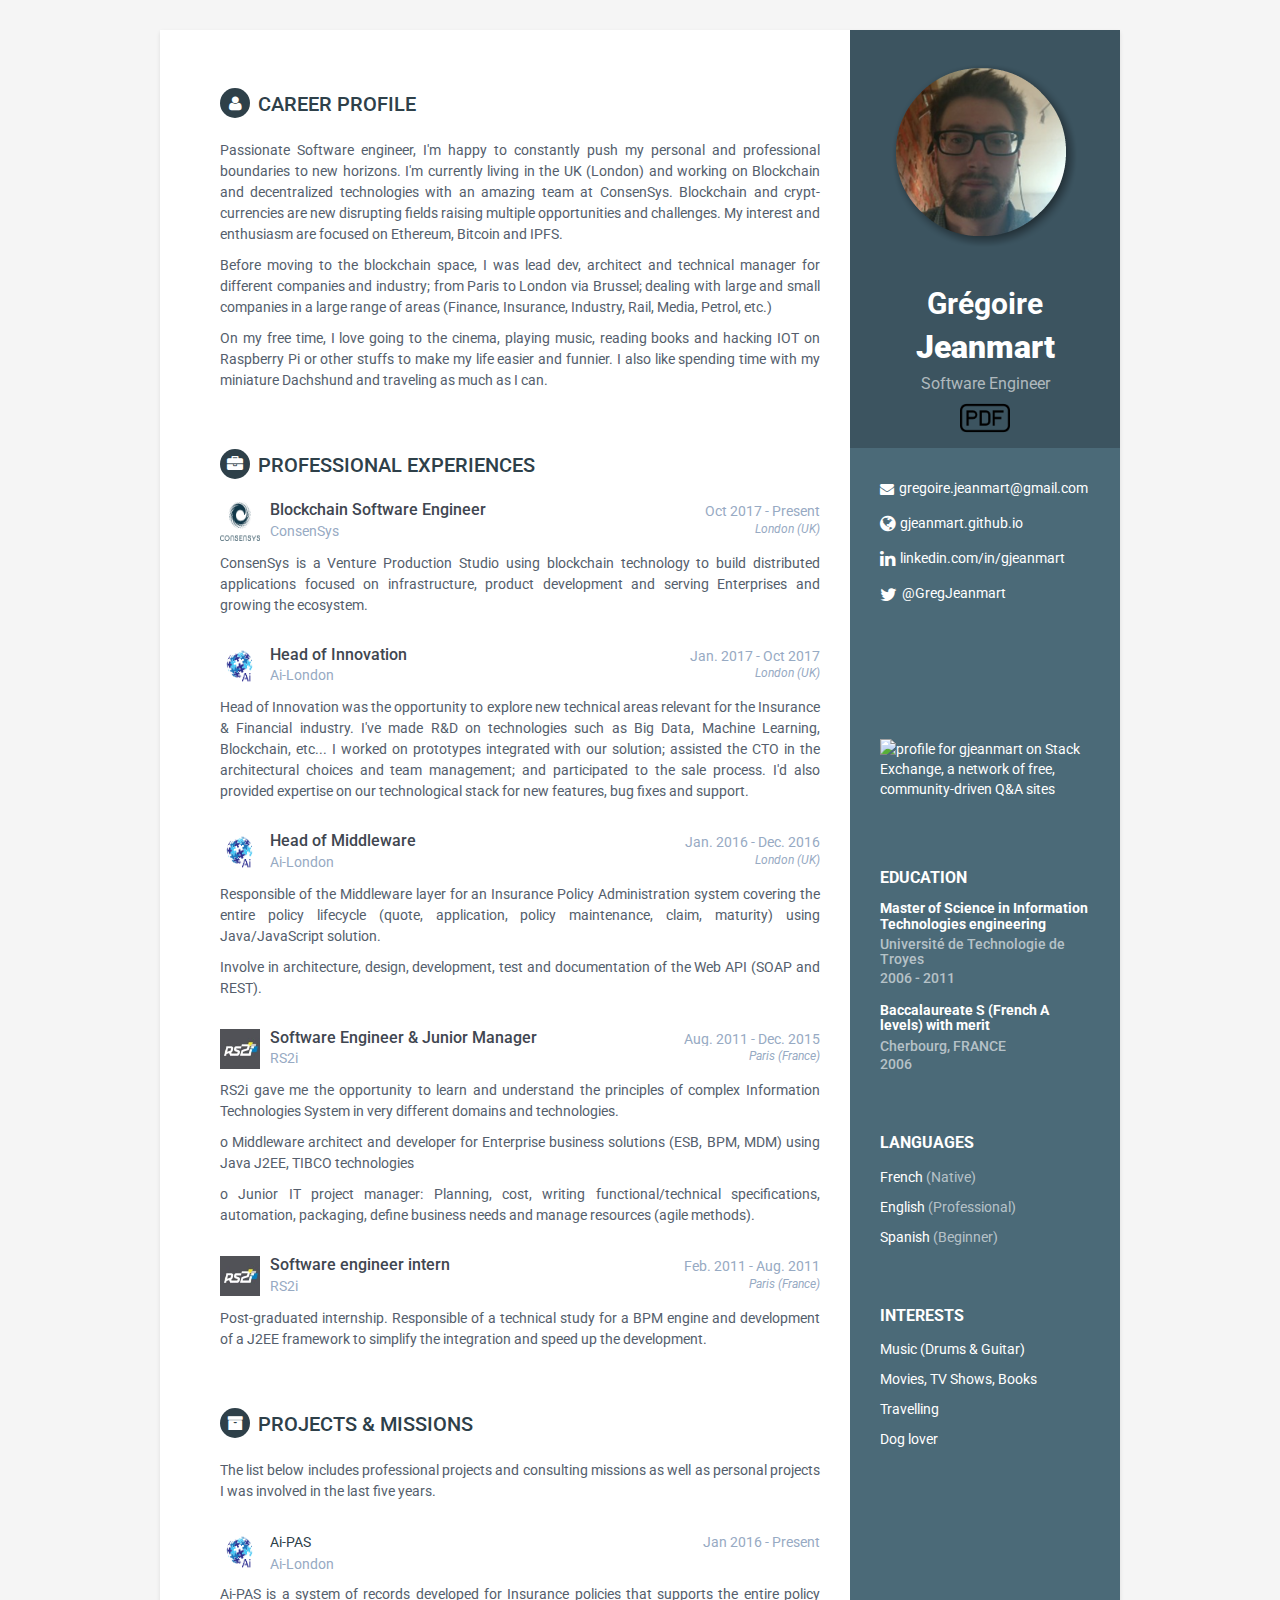
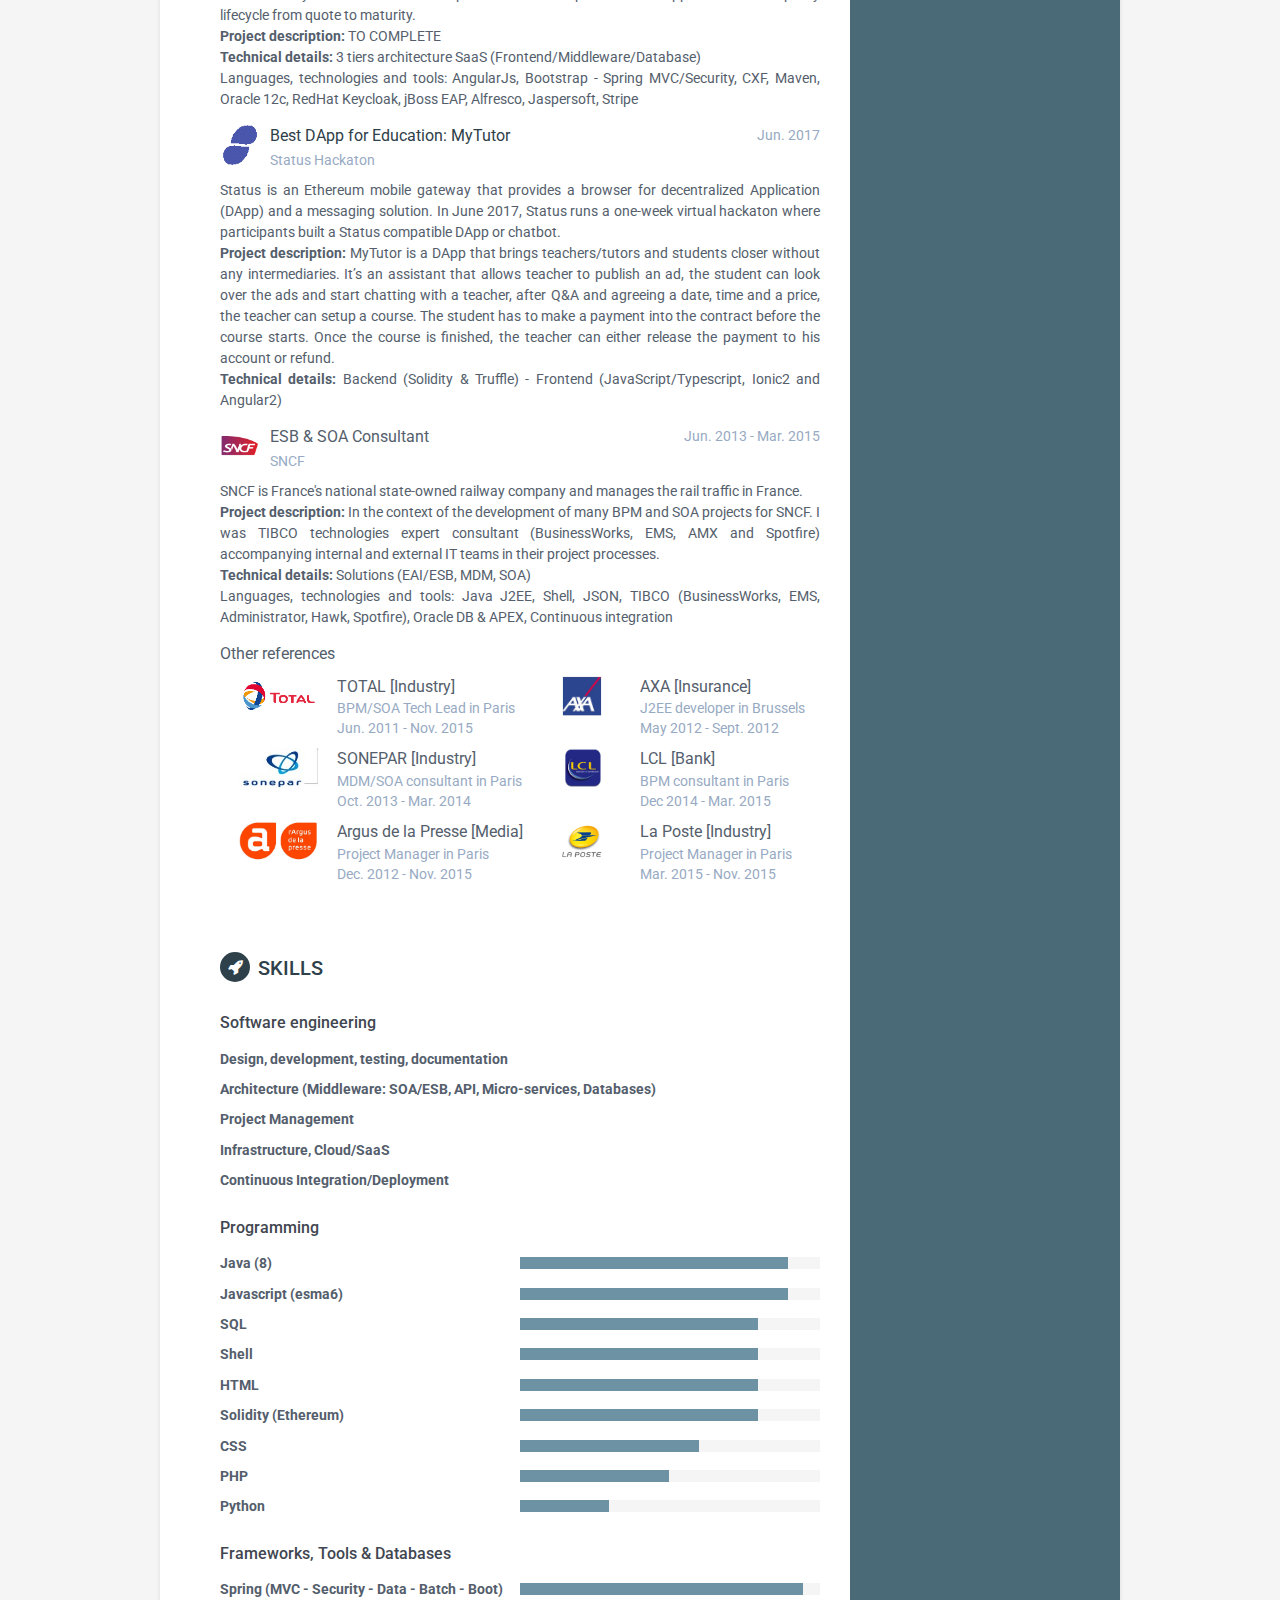
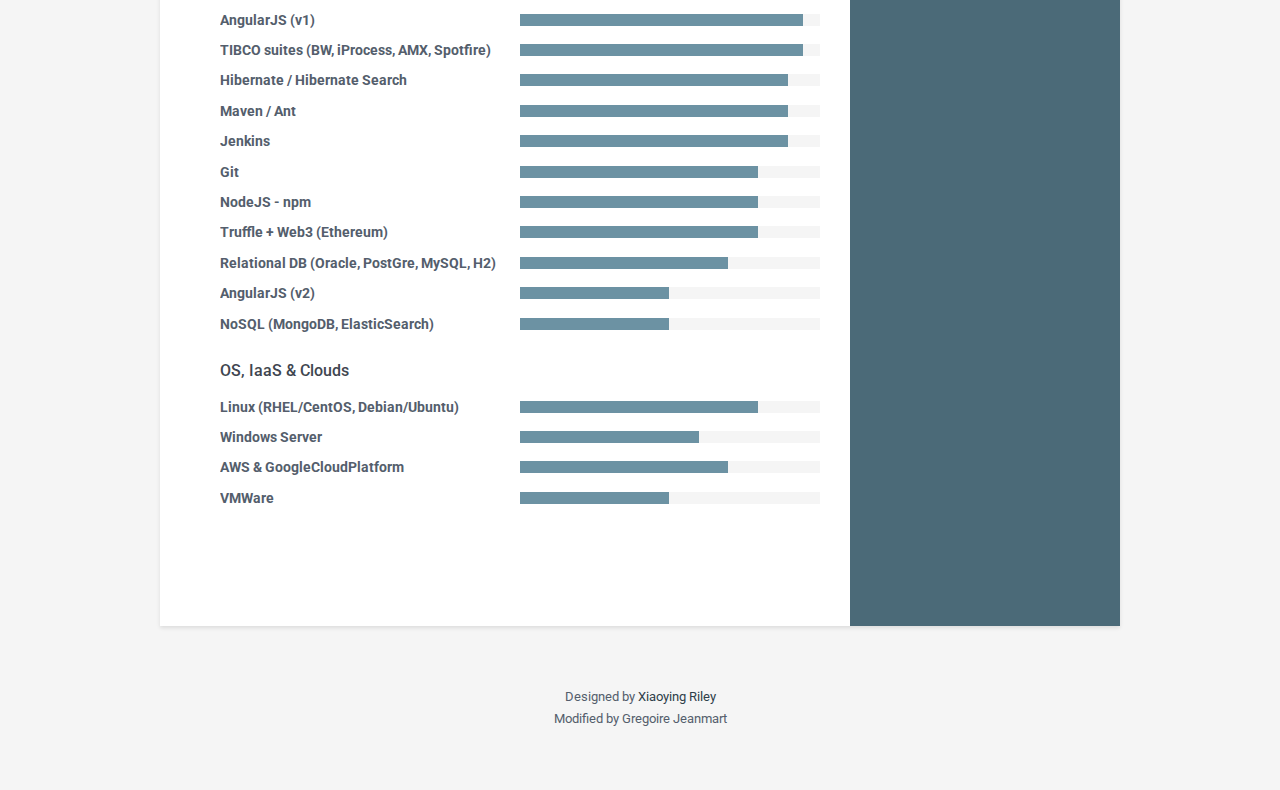
==== commit 62fbd7b8: "update" ====
--- a/index.html
+++ b/index.html
@@ -109,19 +109,39 @@
             <section class="section summary-section">
                 <h2 class="section-title"><i class="fa fa-user"></i>Career Profile</h2>
                 <div class="summary">
-                    <p>French expatriate in London since 2016, I’m currently Head of Innovation for Ai-London, a software vendor specialized in Insurance Policy Administration System. I’m responsible of architecture, methodology and framework development.</p>
-                    <p>During the last year, I developed an important enthusiasm in Blockchain and decentralized technologies such as Ethereum and Bitcoin. I learned theory and practice on my spare time.</p>
+                    <p>Passionate Software engineer, I'm happy to constantly push my personal and professional boundaries to new horizons. I'm currently living in the UK (London) and working on Blockchain and decentralized technologies with an amazing team at ConsenSys. Blockchain and crypt-currencies are new disrupting fields raising multiple opportunities and challenges. My interest and enthusiasm are focused on Ethereum, Bitcoin and IPFS.</p>
+
+                    <p>Before moving to the blockchain space, I was lead dev, architect and technical manager for different companies and industry; from Paris to London via Brussel; dealing with large and small companies in a large range of areas (Finance, Insurance, Industry, Rail, Media, Petrol, etc.)</p>    
+
+                    <p>On my free time, I love going to the cinema, playing music, reading books and hacking IOT on Raspberry Pi or other stuffs to make my life easier and funnier. I also like spending time with my miniature Dachshund and traveling as much as I can.</p>
+
                 </div><!--//summary-->
             </section><!--//section-->
             
             <section class="section experiences-section">
                 <h2 class="section-title"><i class="fa fa-briefcase"></i>Professional Experiences</h2>
-                                
+                
+                <div class="item">
+                    <div class="meta logo consensys-logo">
+                        <div class="upper-row">
+                            <h3 class="job-title">Blockchain Software Engineer</h3>
+                            <div class="time"> Oct 2017 - Present</div>
+                        </div>
+                        <div class="upper-row">
+                            <div class="company">ConsenSys</div>
+                            <div class="location">London (UK)</div>
+                        </div>
+                    </div><!--//meta-->
+                    <div class="details">
+                        <p>ConsenSys is a Venture Production Studio using blockchain technology to build distributed applications focused on infrastructure, product development and serving Enterprises and growing the ecosystem.</p>  
+                    </div><!--//details-->
+                </div><!--//item-->
+
                 <div class="item">
                     <div class="meta logo ailondon-logo">
                         <div class="upper-row">
                             <h3 class="job-title">Head of Innovation</h3>
-                            <div class="time">Jan. 2017 - Present</div>
+                            <div class="time">Jan. 2017 - Oct 2017</div>
                         </div>
                         <div class="upper-row">
                             <div class="company">Ai-London</div>
@@ -130,10 +150,7 @@
                     </div><!--//meta-->
                     <div class="details">
                         <p>
-This position is the opportunity to explore new technical areas relevant for the Insurance & Financial industry and for our platform. I make research on technologies such as Big Data, Machine Learning, Blockchain, etc. 
-                        </p>  
-                        <p>
-My works consists in working on prototypes integrated with our solution; assist the CTO in the architectural choices and team management; and participate to the sale process. I also provide expertise on our technological stack for new features, bug fixes and support.
+Head of Innovation was the opportunity to explore new technical areas relevant for the Insurance & Financial industry. I've made R&D on technologies such as Big Data, Machine Learning, Blockchain, etc... I worked on prototypes integrated with our solution; assisted the CTO in the architectural choices and team management; and participated to the sale process. I'd also provided expertise on our technological stack for new features, bug fixes and support.
                         </p>  
                     </div><!--//details-->
                 </div><!--//item-->
--- a/assets/css/styles-final.css
+++ b/assets/css/styles-final.css
@@ -41,6 +41,7 @@
 }
 p {
   line-height: 1.5;
+  text-align: justify;
 }
 .wrapper {
   background: #4B6A78;
@@ -326,6 +327,11 @@
 {
     background-image: url('../images/ai-london.png');
 }
+.consensys-logo
+{
+    background-image: url('../images/consensys.png');
+}
+
 .rs2i-logo
 {
     background-image: url('../images/rs2i.png');
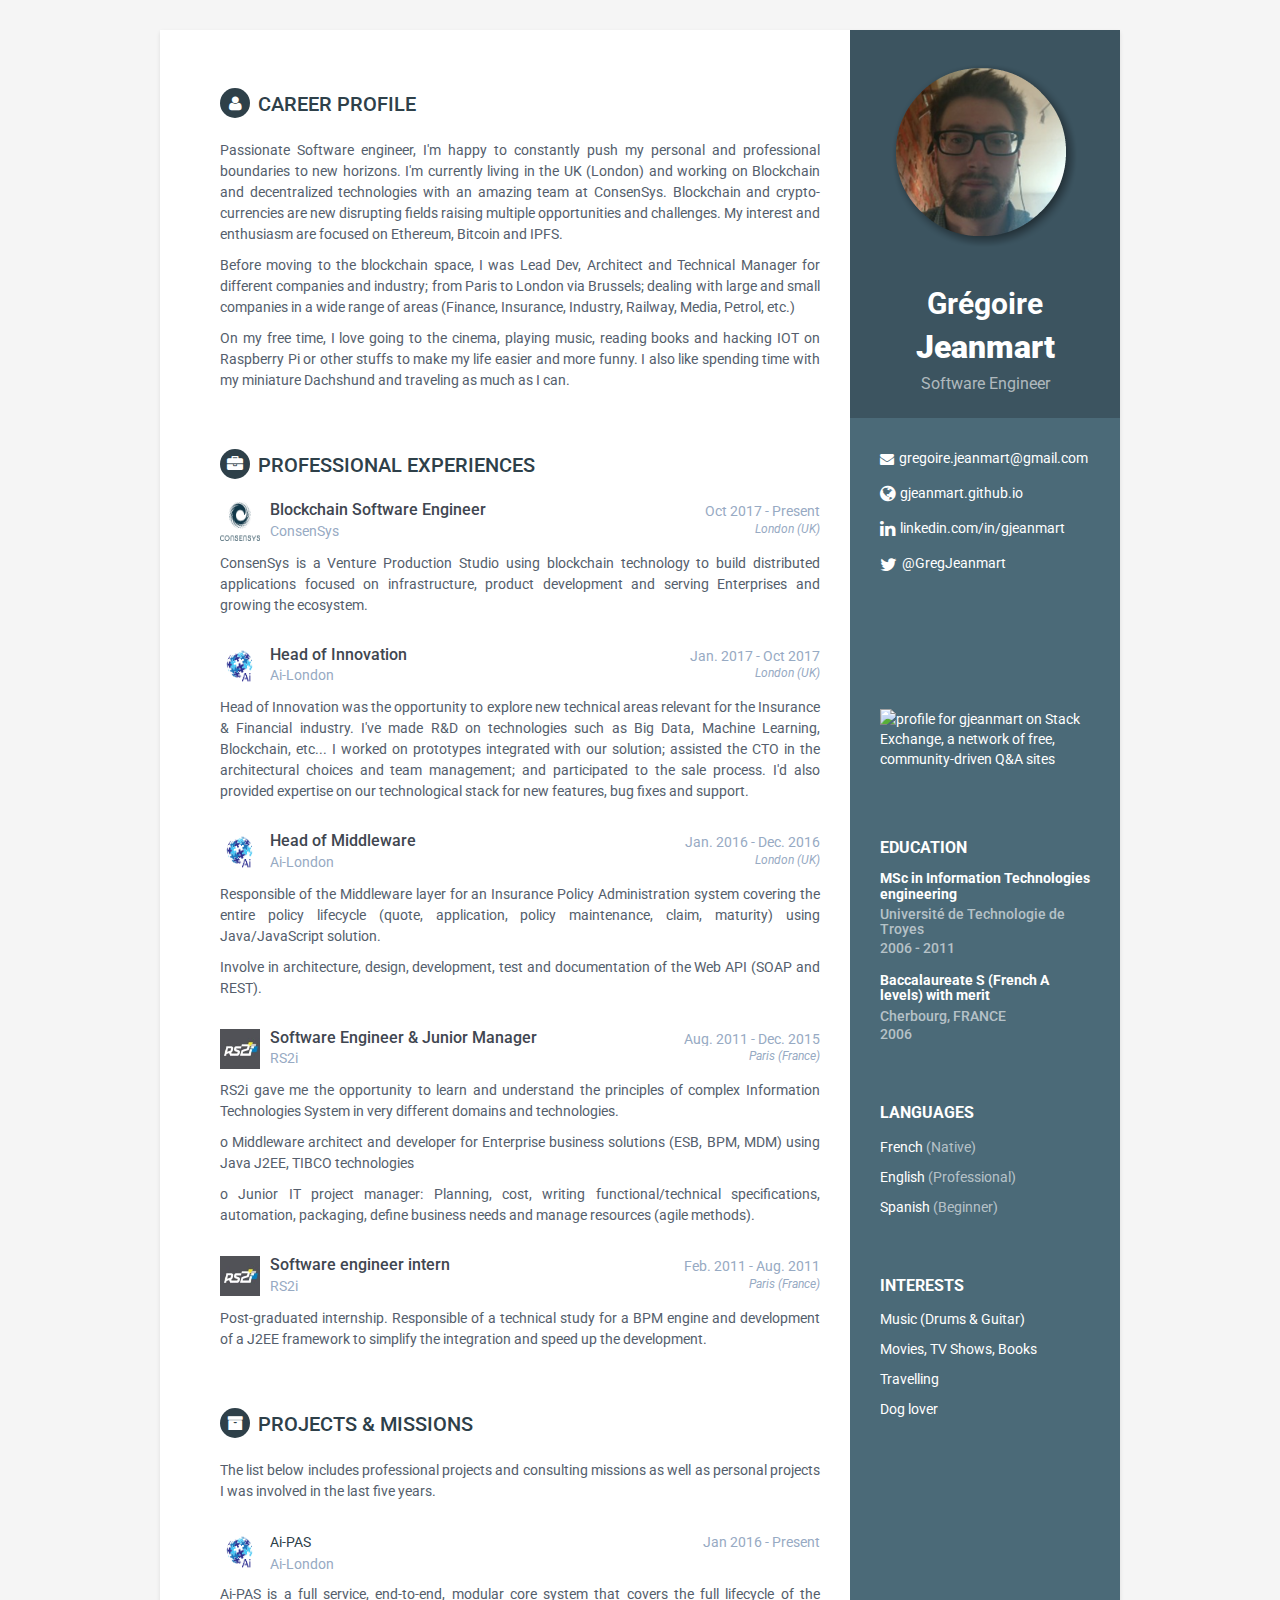
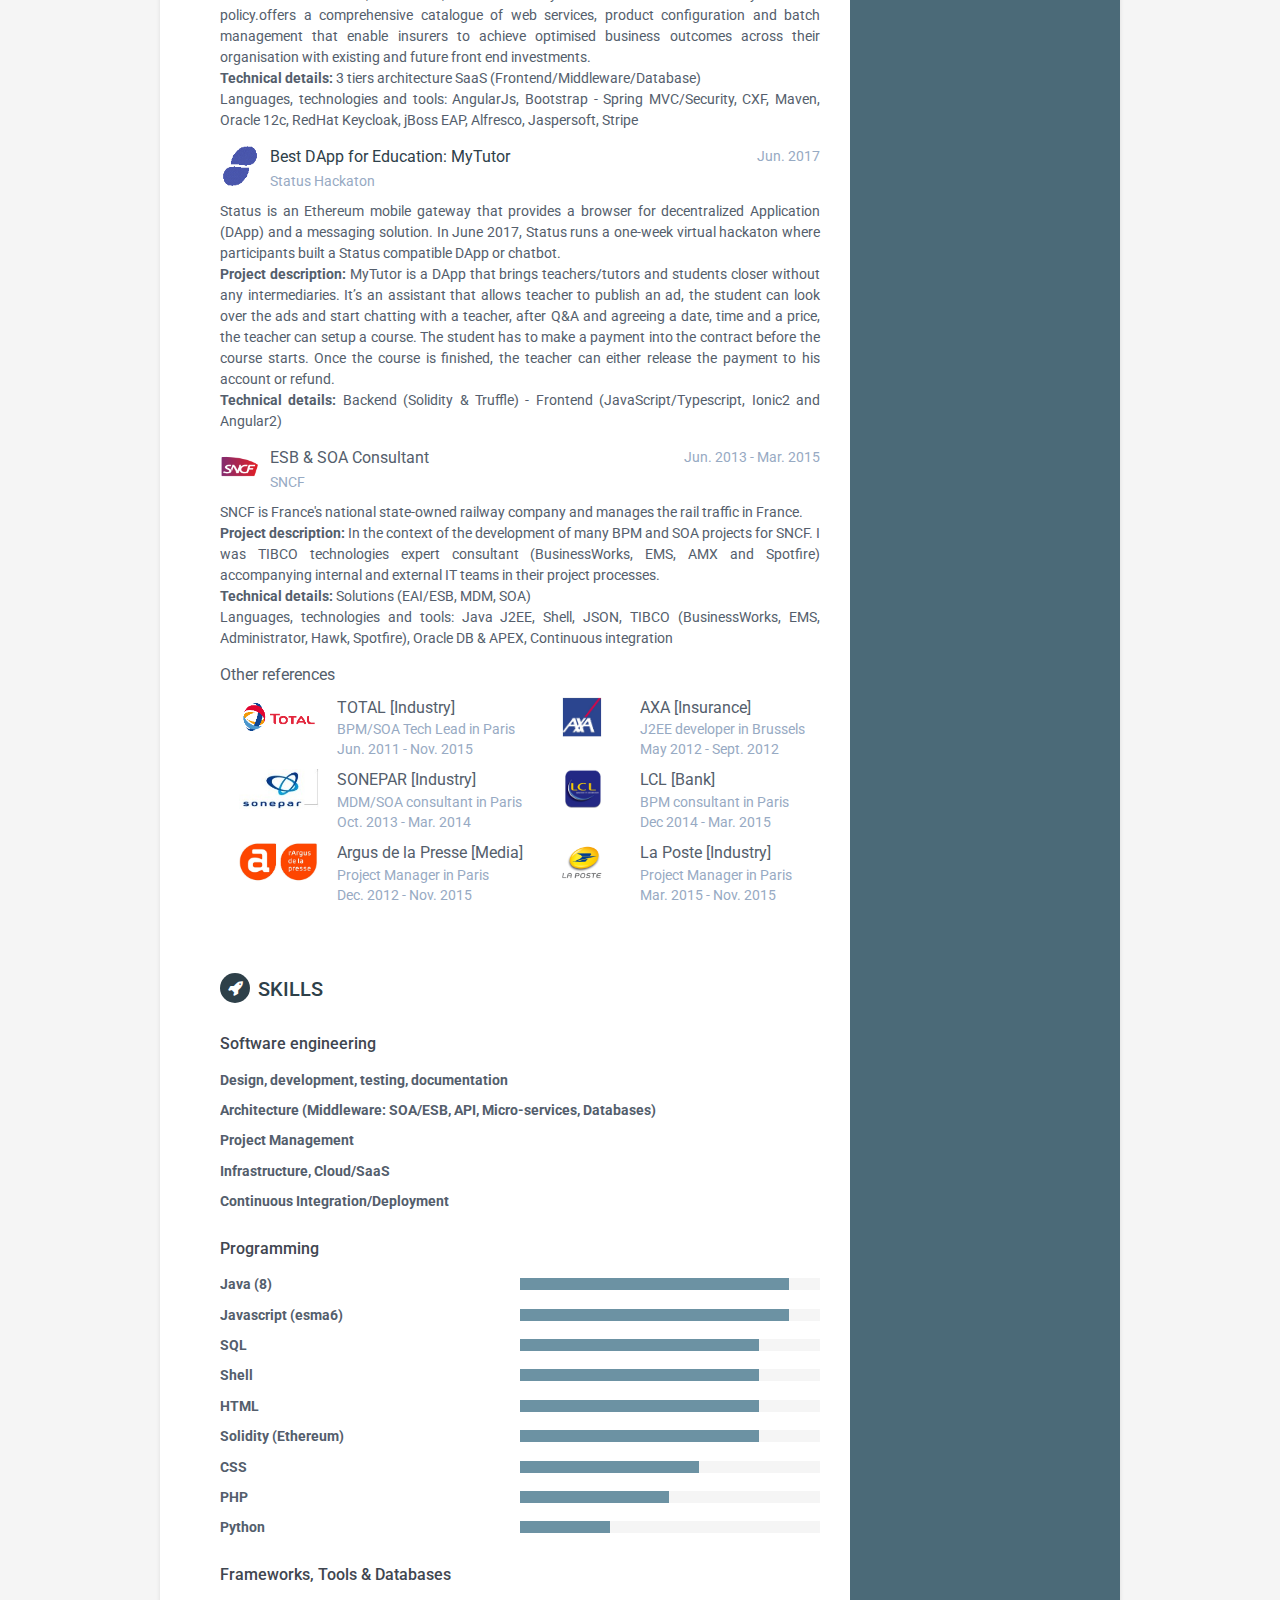
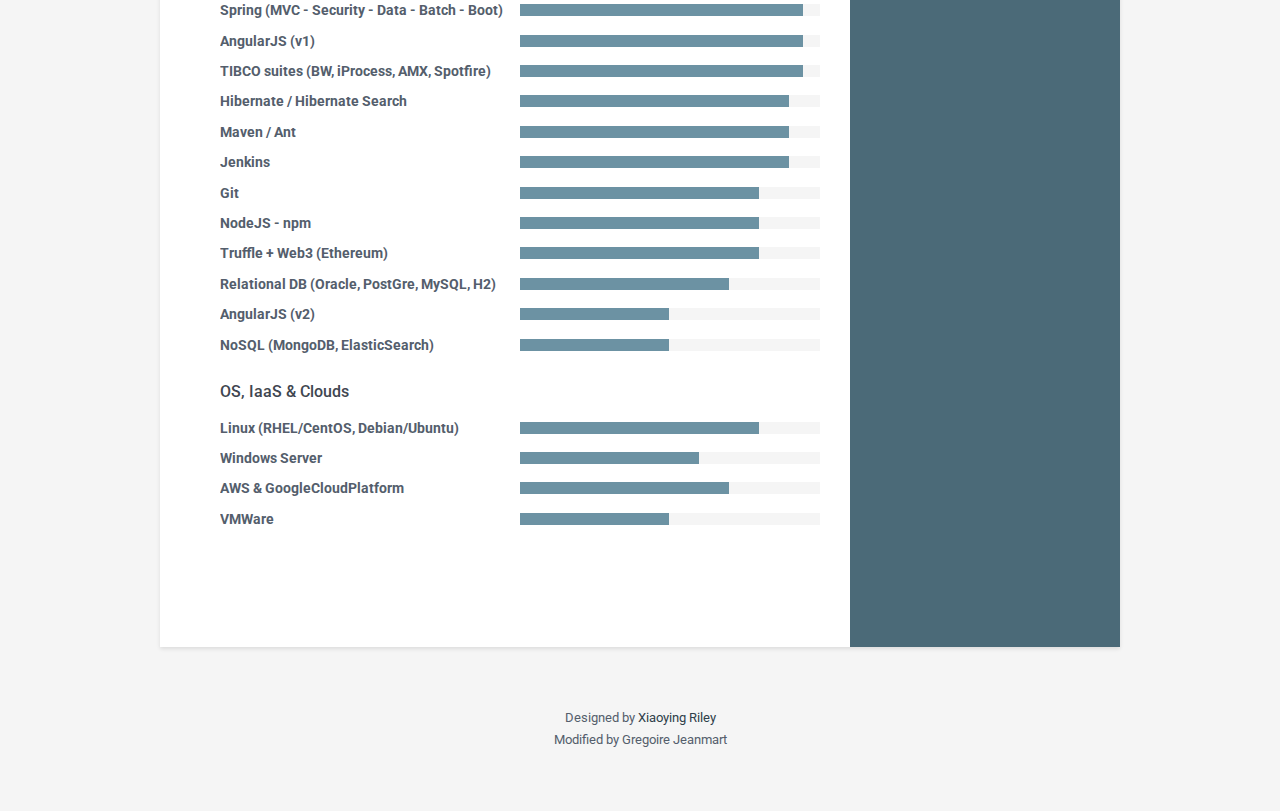
==== commit dad9655c: "type" ====
--- a/index.html
+++ b/index.html
@@ -45,7 +45,7 @@
                 <img class="profile" src="assets/images/profile.png" alt="" />
                 <h2>Grégoire</h2><h1 class="name">Jeanmart</h1>
                 <h3 class="tagline">Software Engineer</h3>
-                <a href="./gregoire.jeanmart.cv.en.0.7.pdf" target="_blank"><img src="assets/images/pdf.png" alt="" width="50"/></a>
+                <br/>
             </div><!--//profile-container-->
             
             <div class="contact-container container-block">
@@ -72,7 +72,7 @@
             <div class="education-container container-block">
                 <h2 class="container-block-title">Education</h2>
                 <div class="item">
-                    <h4 class="degree">Master of Science in Information Technologies engineering </h4>
+                    <h4 class="degree">MSc in Information Technologies engineering </h4>
                     <h5 class="meta">Université de Technologie de Troyes</h5>
                     <div class="time">2006 - 2011</div>
                 </div><!--//item-->
@@ -109,11 +109,11 @@
             <section class="section summary-section">
                 <h2 class="section-title"><i class="fa fa-user"></i>Career Profile</h2>
                 <div class="summary">
-                    <p>Passionate Software engineer, I'm happy to constantly push my personal and professional boundaries to new horizons. I'm currently living in the UK (London) and working on Blockchain and decentralized technologies with an amazing team at ConsenSys. Blockchain and crypt-currencies are new disrupting fields raising multiple opportunities and challenges. My interest and enthusiasm are focused on Ethereum, Bitcoin and IPFS.</p>
-
-                    <p>Before moving to the blockchain space, I was lead dev, architect and technical manager for different companies and industry; from Paris to London via Brussel; dealing with large and small companies in a large range of areas (Finance, Insurance, Industry, Rail, Media, Petrol, etc.)</p>    
-
-                    <p>On my free time, I love going to the cinema, playing music, reading books and hacking IOT on Raspberry Pi or other stuffs to make my life easier and funnier. I also like spending time with my miniature Dachshund and traveling as much as I can.</p>
+                    <p>Passionate Software engineer, I'm happy to constantly push my personal and professional boundaries to new horizons. I'm currently living in the UK (London) and working on Blockchain and decentralized technologies with an amazing team at ConsenSys. Blockchain and crypto-currencies are new disrupting fields raising multiple opportunities and challenges. My interest and enthusiasm are focused on Ethereum, Bitcoin and IPFS.</p>
+
+                    <p>Before moving to the blockchain space, I was Lead Dev, Architect and Technical Manager for different companies and industry; from Paris to London via Brussels; dealing with large and small companies in a wide range of areas (Finance, Insurance, Industry, Railway, Media, Petrol, etc.)</p>    
+
+                    <p>On my free time, I love going to the cinema, playing music, reading books and hacking IOT on Raspberry Pi or other stuffs to make my life easier and more funny. I also like spending time with my miniature Dachshund and traveling as much as I can.</p>
 
                 </div><!--//summary-->
             </section><!--//section-->
@@ -241,8 +241,7 @@
                 
           
                     <p class="project-tagline">
-Ai-PAS is a system of records developed for Insurance policies that supports the entire policy lifecycle from quote to maturity.<br />
-<b>Project description:</b> TO COMPLETE<br />
+Ai-PAS is a full service, end-to-end, modular core system that covers the full lifecycle of the policy.offers a comprehensive catalogue of web services, product configuration and batch management that enable insurers to achieve optimised business outcomes across their organisation with existing and future front end investments.<br />
 <b>Technical details:</b> 3 tiers architecture SaaS (Frontend/Middleware/Database)<br />Languages, technologies and tools:  AngularJs, Bootstrap - Spring MVC/Security, CXF, Maven, Oracle 12c, RedHat Keycloak, jBoss EAP, Alfresco, Jaspersoft, Stripe
                     </p>
                     
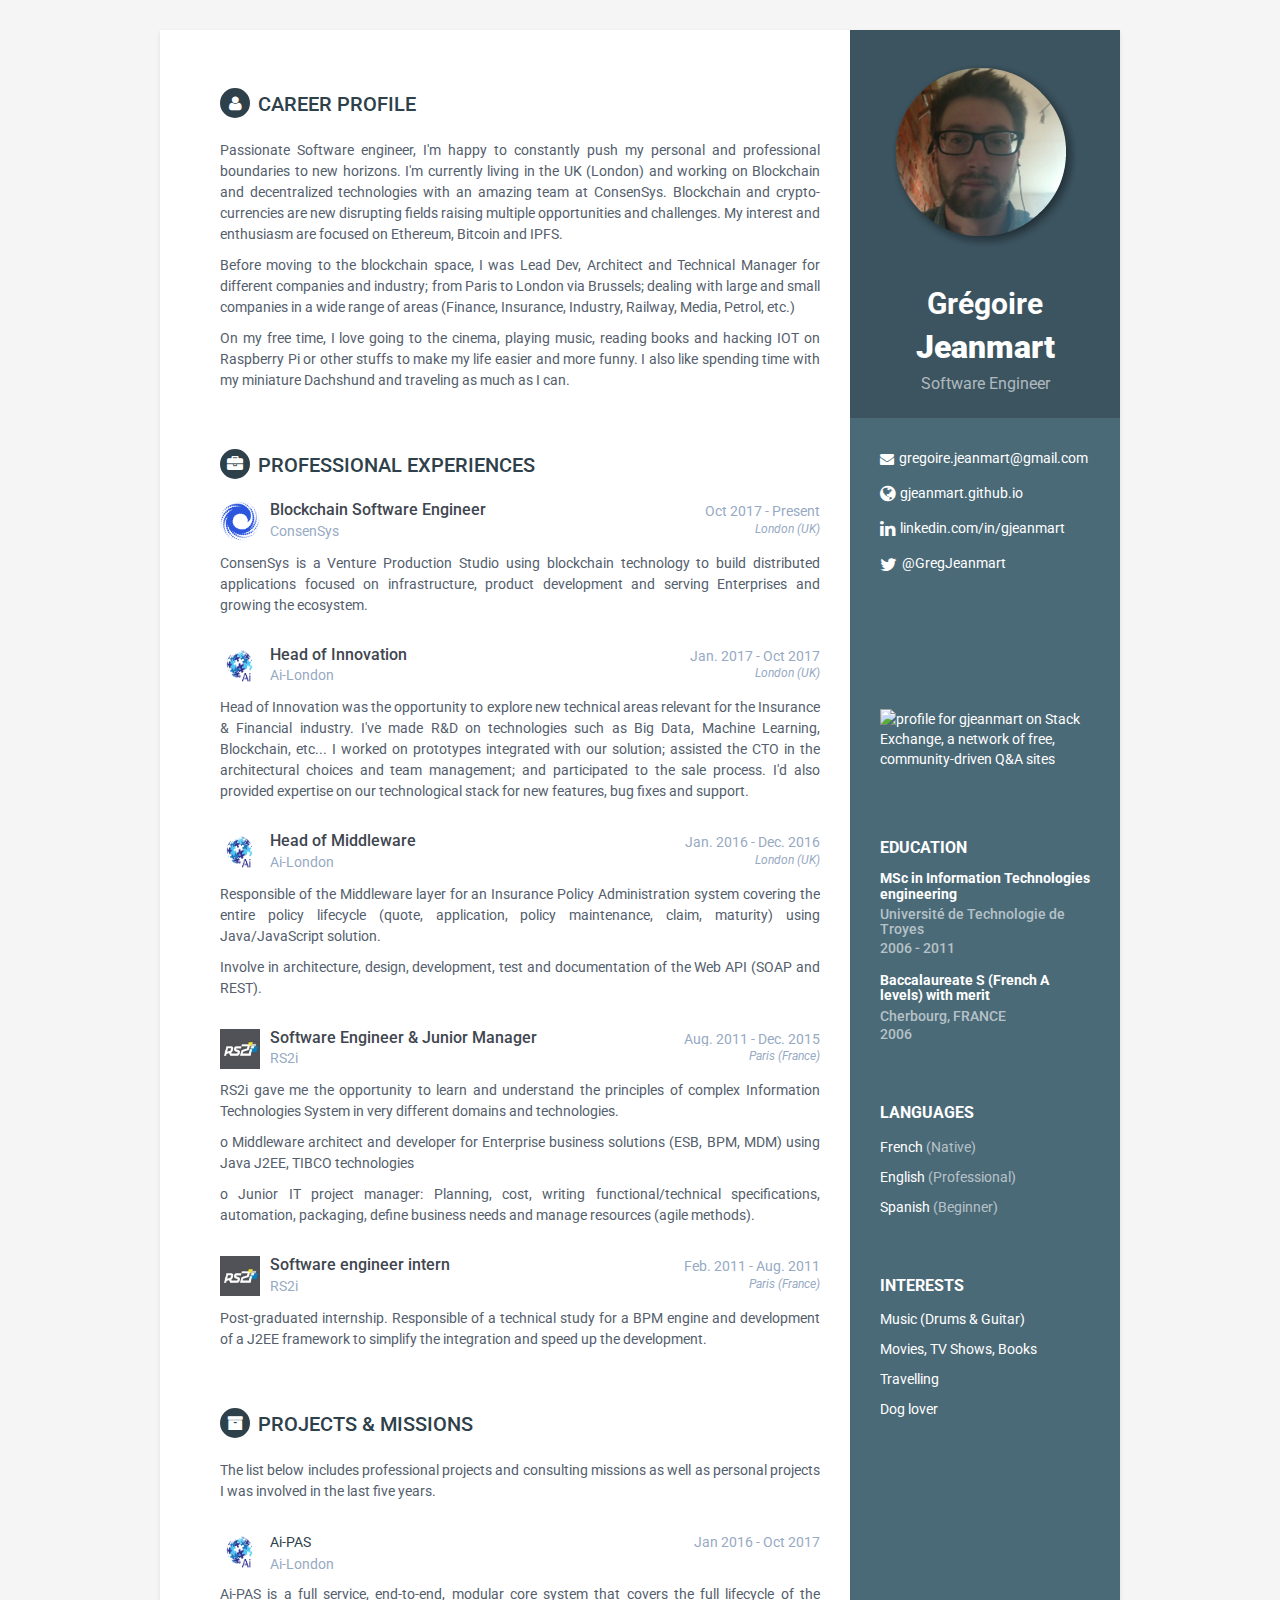
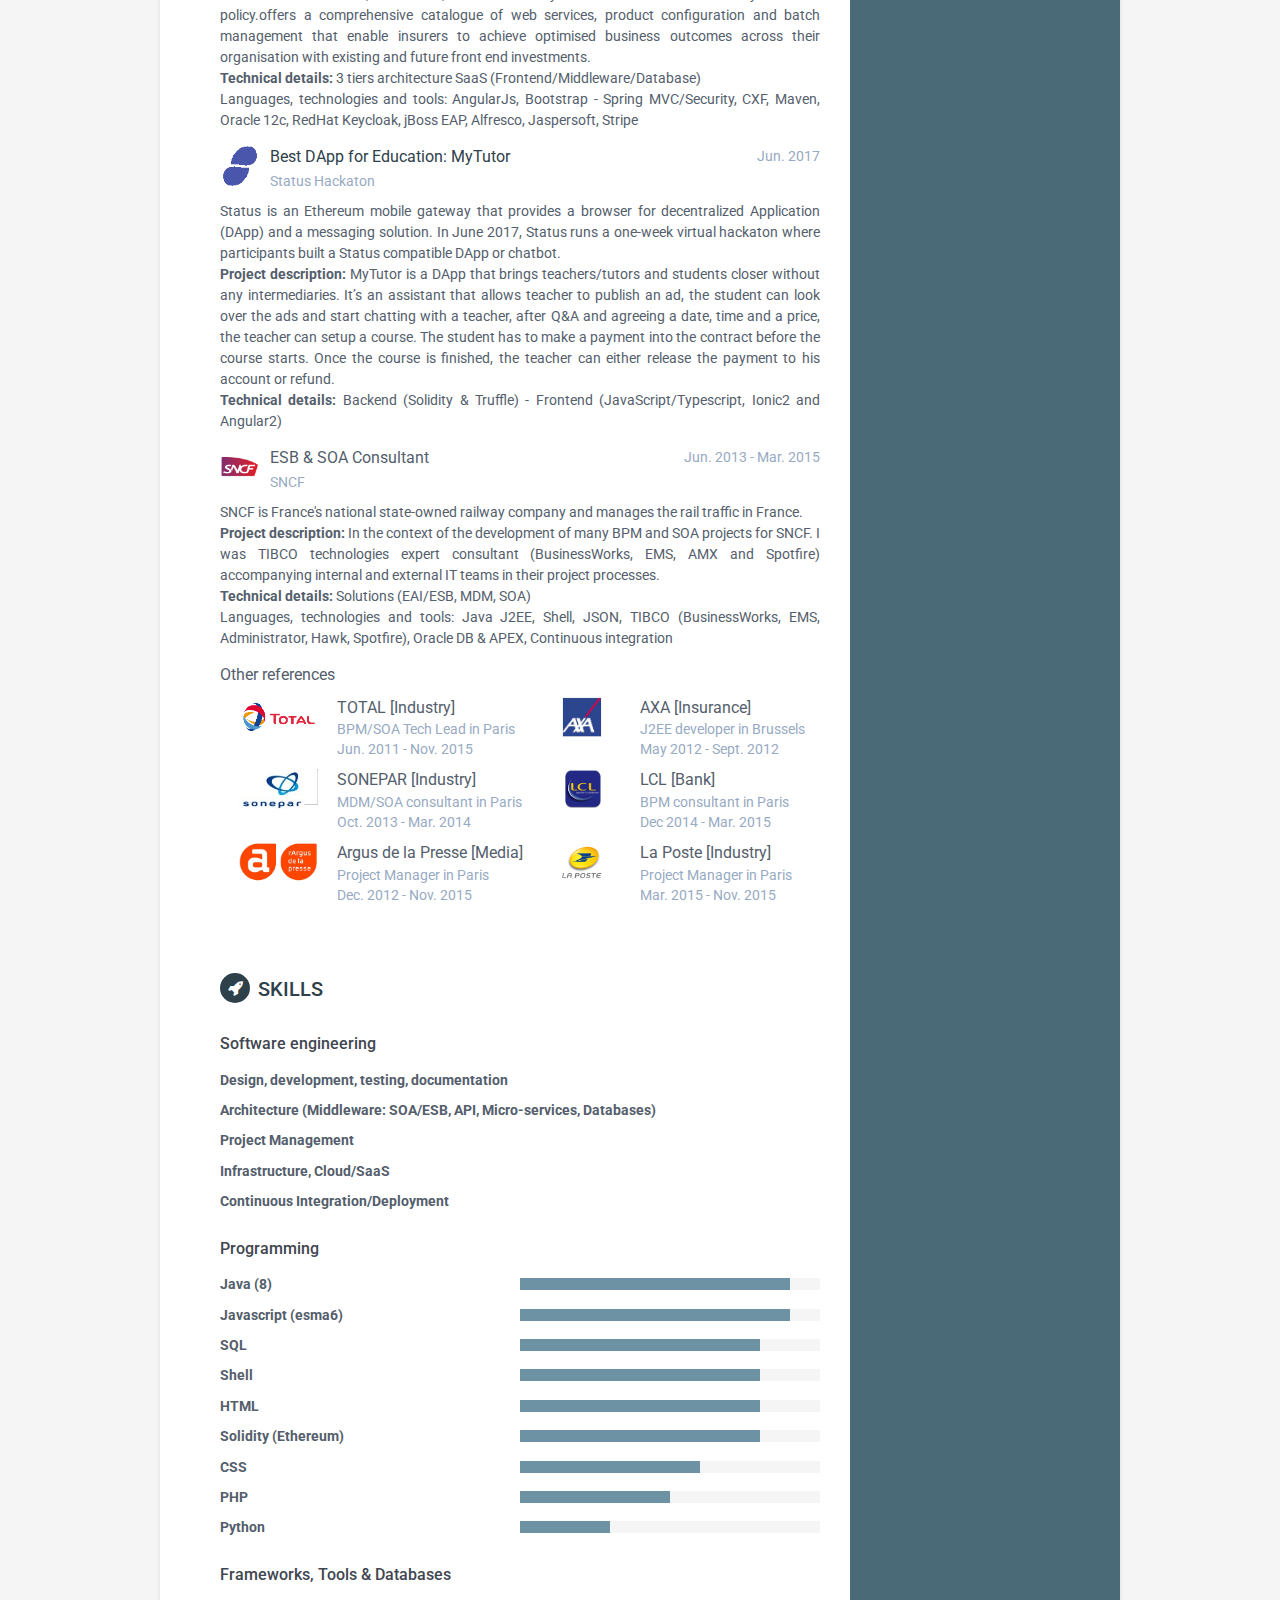
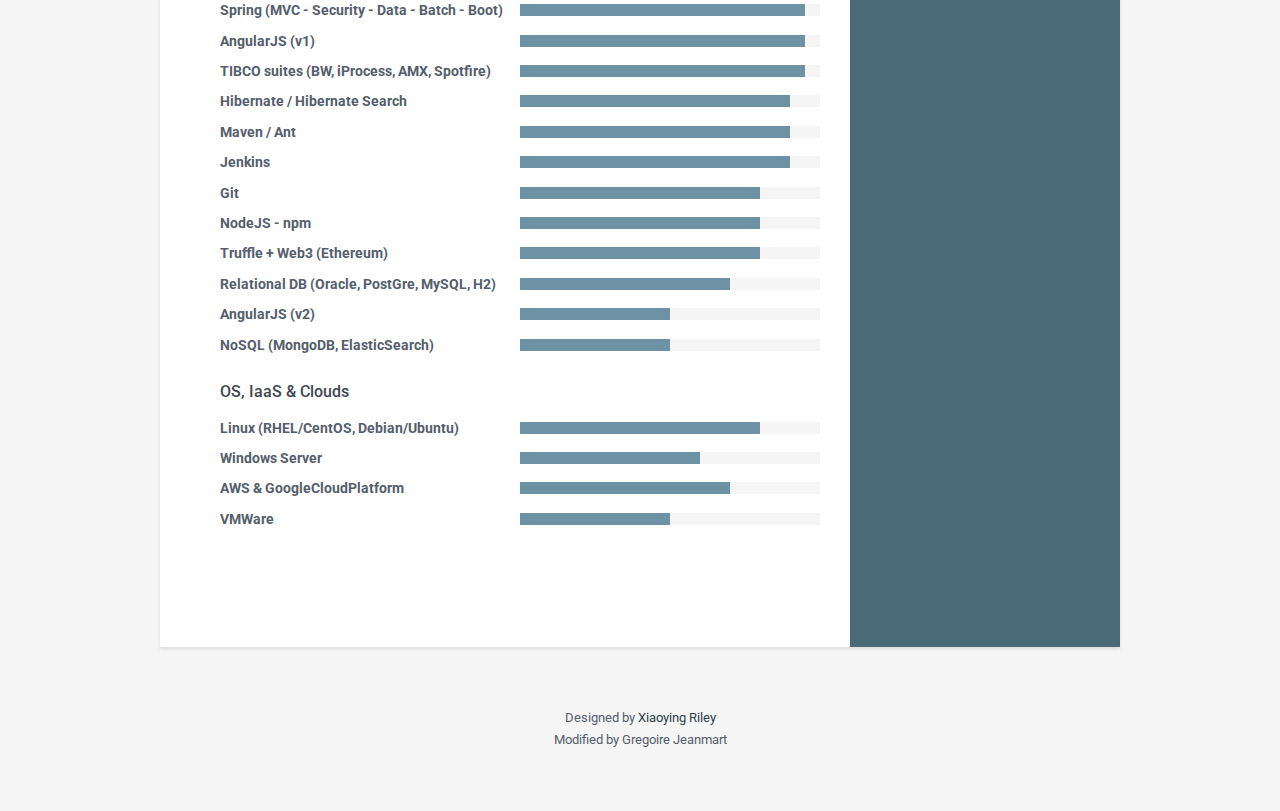
==== commit 831d2dfa: "dates and consensys logo" ====
--- a/index.html
+++ b/index.html
@@ -234,7 +234,7 @@
                     <div class="meta logo ailondon-logo">
                         <div class="upper-row">
                             <span class="project"><a href="http://www.ai-london.com/core-technologies/" target="_blank">Ai-PAS</a></span>
-                            <div class="time">Jan 2016 - Present</div>
+                            <div class="time">Jan 2016 - Oct 2017</div>
                         </div><!--//upper-row-->
                         <div class="company">Ai-London</div>
                     </div><!--//meta-->
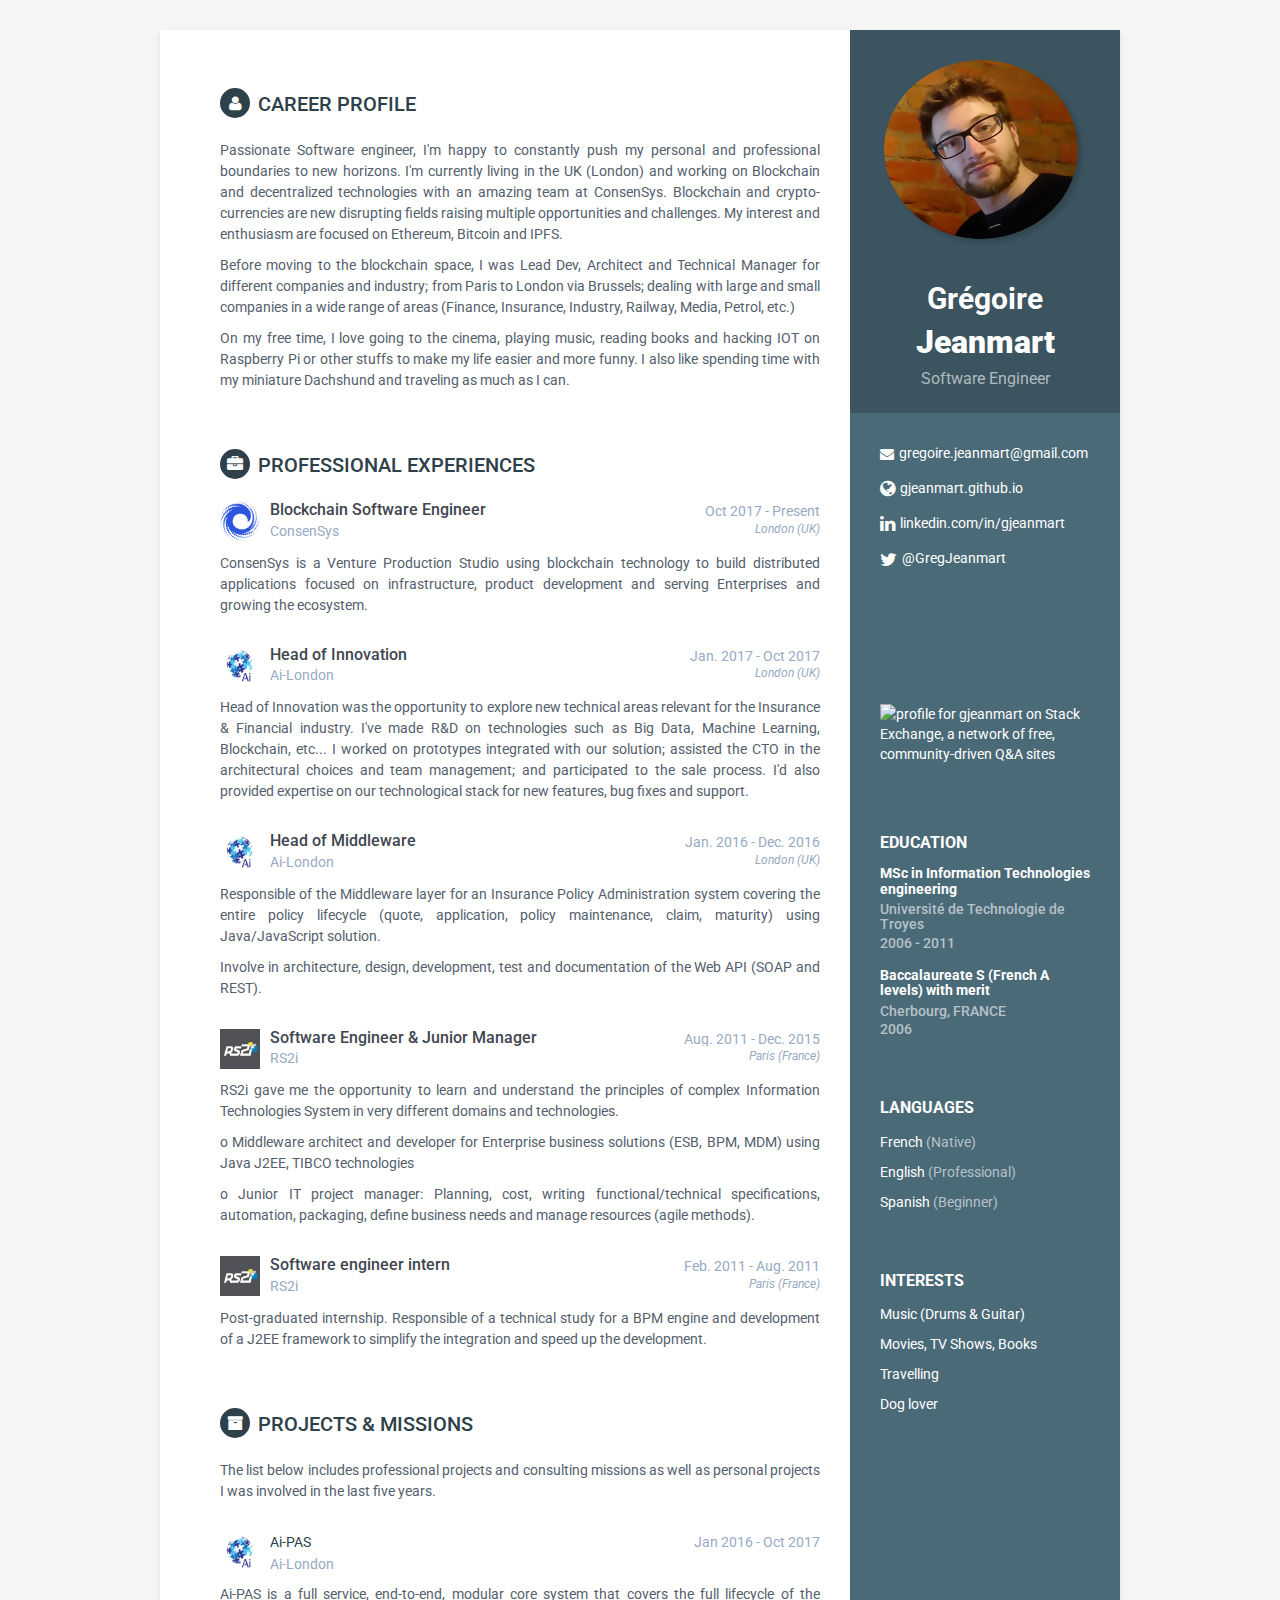
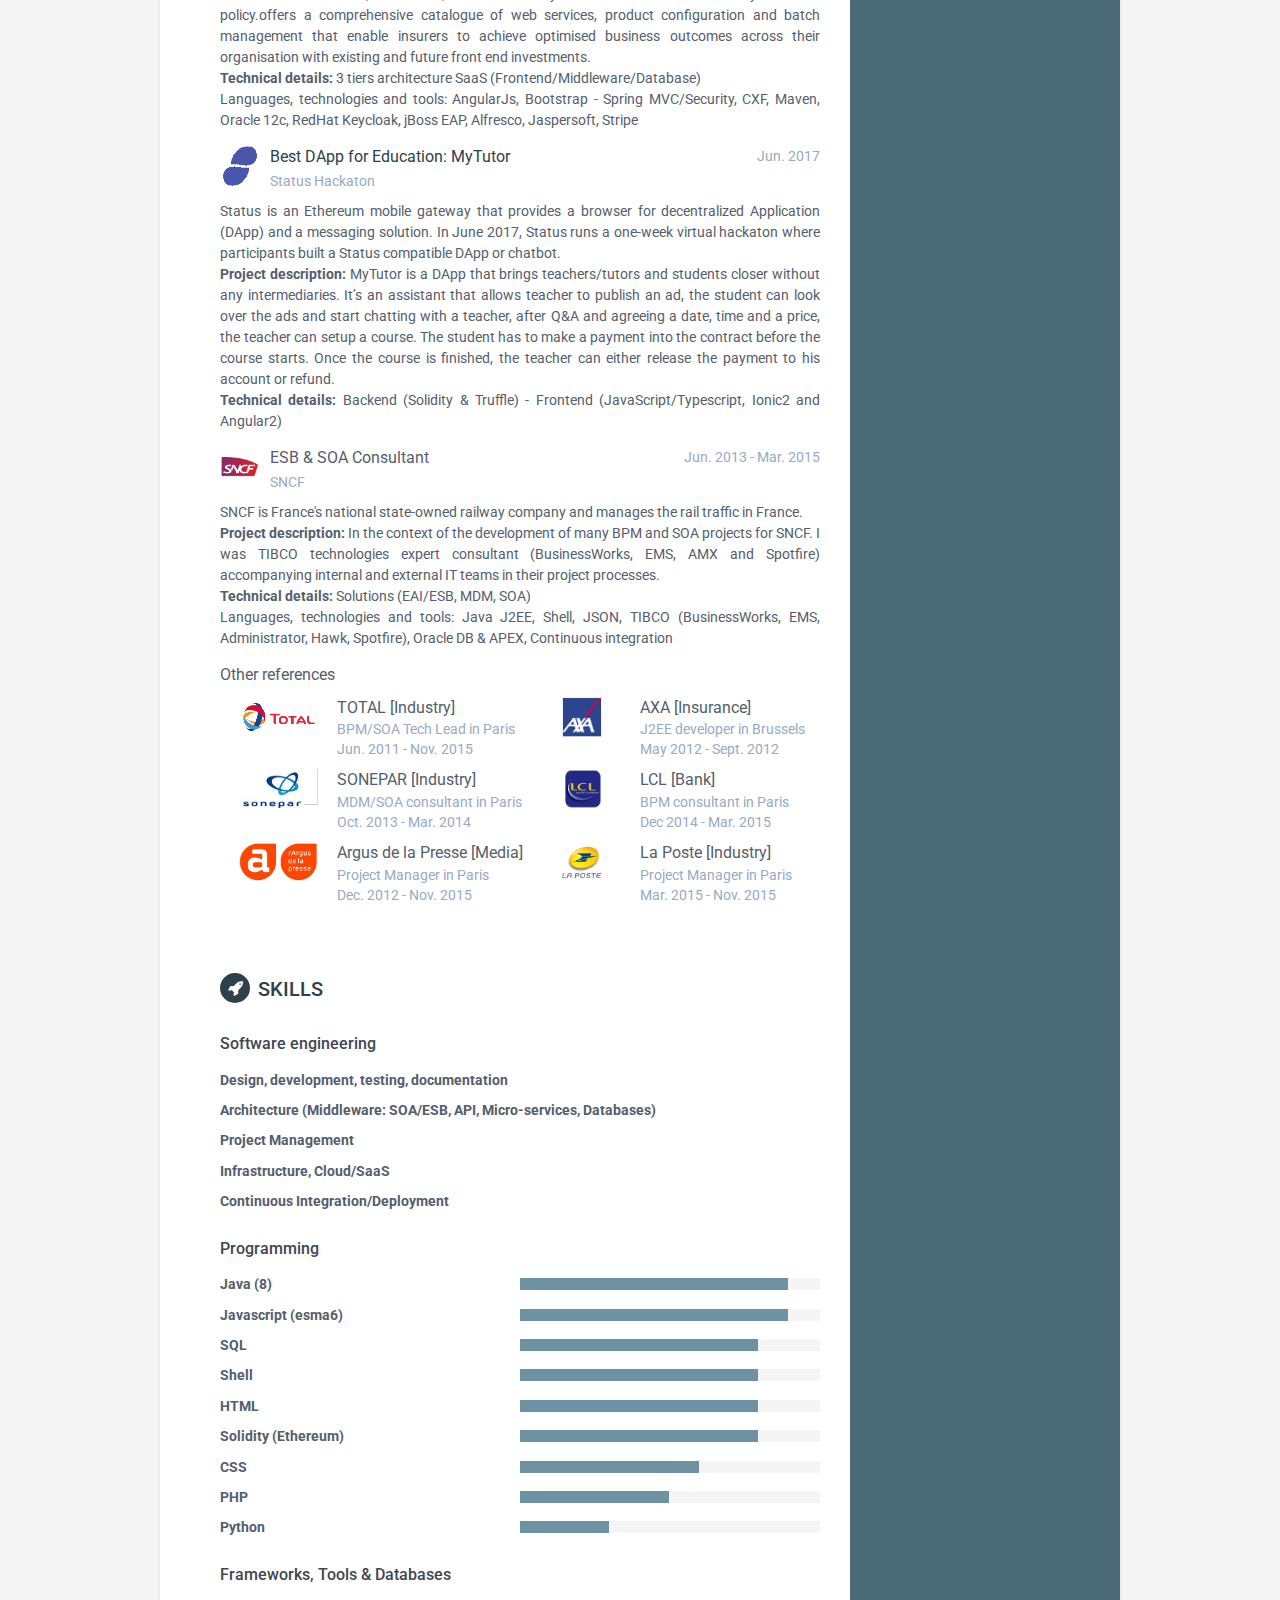
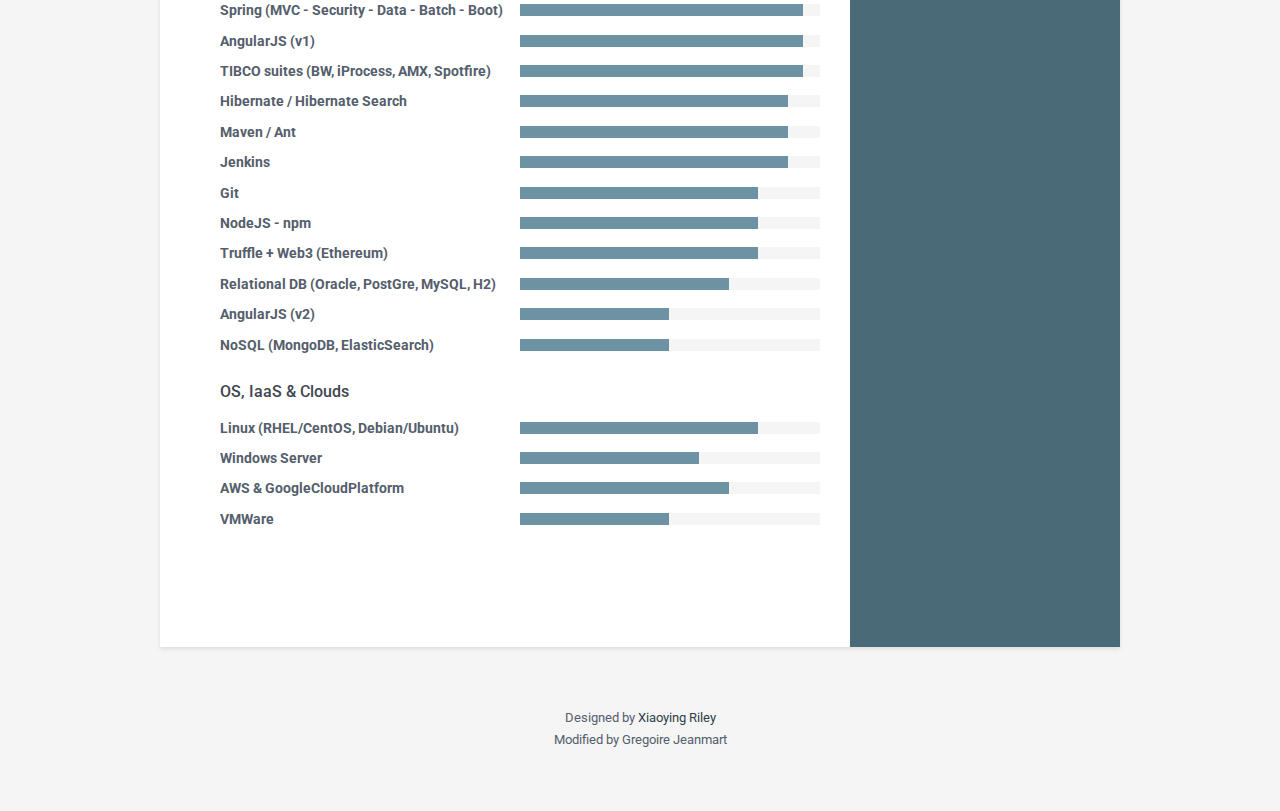
==== commit 979e8b1d: "change profile pic" ====
--- a/index.html
+++ b/index.html
@@ -42,7 +42,7 @@
     <div class="wrapper">
         <div class="sidebar-wrapper">
             <div class="profile-container">
-                <img class="profile" src="assets/images/profile.png" alt="" />
+                <img class="profile" src="assets/images/greg_profile.png" alt="" />
                 <h2>Grégoire</h2><h1 class="name">Jeanmart</h1>
                 <h3 class="tagline">Software Engineer</h3>
                 <br/>
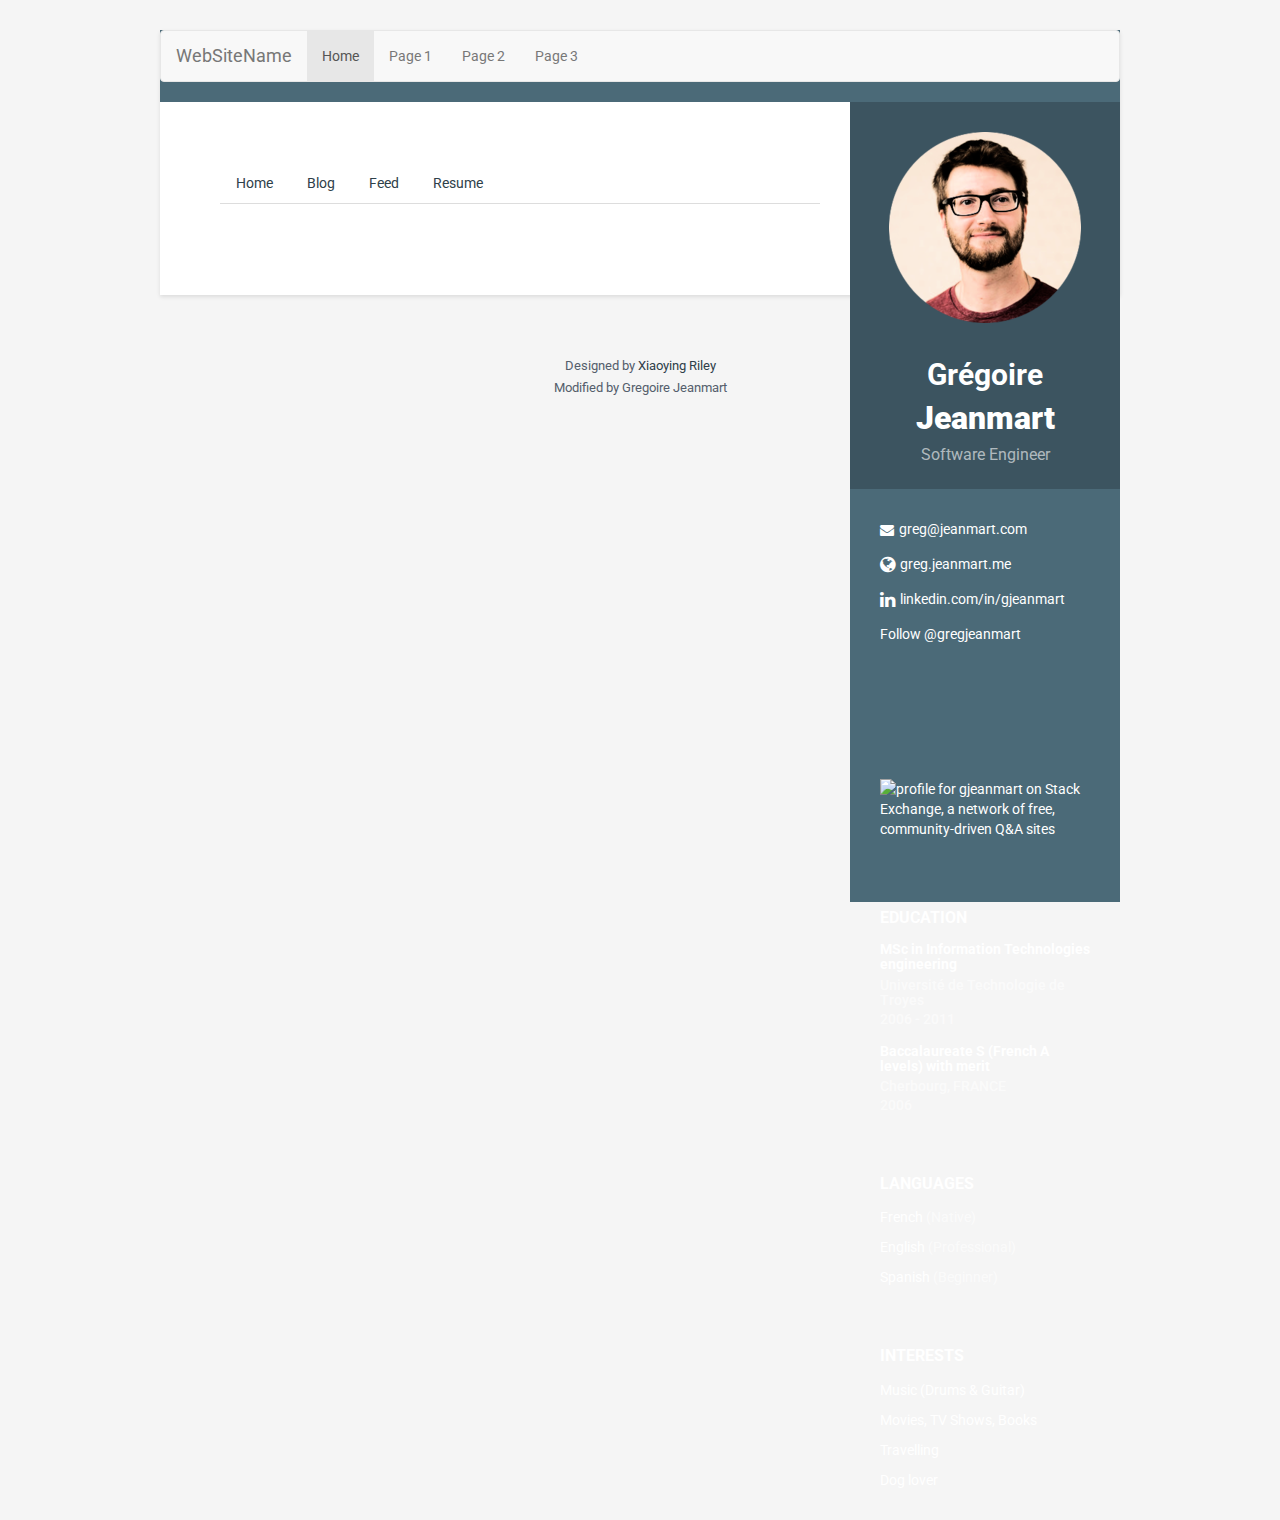
==== commit 1262d349: "commit" ====
--- a/index.html
+++ b/index.html
@@ -1,30 +1,34 @@
 <!DOCTYPE html>
-<!--[if IE 8]> <html lang="en" class="ie8"> <![endif]-->  
-<!--[if IE 9]> <html lang="en" class="ie9"> <![endif]-->  
-<!--[if !IE]><!--> <html lang="en"> <!--<![endif]-->  
+<!--[if IE 8]> <html lang="en" class="ie8"> <![endif]-->
+<!--[if IE 9]> <html lang="en" class="ie9"> <![endif]-->
+<!--[if !IE]><!--> <html lang="en"> <!--<![endif]-->
 <head>
     <title>Grégoire Jeanmart</title>
+
     <!-- Meta -->
     <meta charset="utf-8">
     <meta http-equiv="X-UA-Compatible" content="IE=edge">
     <meta name="viewport" content="width=device-width, initial-scale=1.0">
-    <meta name="description" content="Responsive HTML5 Resume/CV Template for Developers">
-    <meta name="author" content="Xiaoying Riley at 3rd Wave Media">    
-    <link rel="shortcut icon" href="favicon.ico">  
+    <meta name="description" content="Grégoire Jeanmart - Personal website">
+    <meta name="author" content="Grégoire Jeanmart">
+
+    <link rel="shortcut icon" href="favicon.ico">
     <link href='https://fonts.googleapis.com/css?family=Roboto:400,500,400italic,300italic,300,500italic,700,700italic,900,900italic' rel='stylesheet' type='text/css'>
     <!-- Global CSS -->
-    <link rel="stylesheet" href="assets/plugins/bootstrap/css/bootstrap.min.css">   
+    <link rel="stylesheet" href="assets/plugins/bootstrap/css/bootstrap.min.css">
     <!-- Plugins CSS -->
     <link rel="stylesheet" href="assets/plugins/font-awesome/css/font-awesome.css">
-    
-    <!-- Theme CSS -->  
+
+    <!-- Theme CSS -->
     <link id="theme-style" rel="stylesheet" href="assets/css/styles-final.css">
+
     <!-- HTML5 shim and Respond.js for IE8 support of HTML5 elements and media queries -->
     <!--[if lt IE 9]>
       <script src="https://oss.maxcdn.com/html5shiv/3.7.2/html5shiv.min.js"></script>
       <script src="https://oss.maxcdn.com/respond/1.4.2/respond.min.js"></script>
     <![endif]-->
-    
+
+    <!-- Google Analytics -->
     <script>
       (function(i,s,o,g,r,a,m){i['GoogleAnalyticsObject']=r;i[r]=i[r]||function(){
       (i[r].q=i[r].q||[]).push(arguments)},i[r].l=1*new Date();a=s.createElement(o),
@@ -33,13 +37,27 @@
 
       ga('create', 'UA-105223725-1', 'auto');
       ga('send', 'pageview');
-
     </script>
-    
-</head> 
+
+</head>
 
 <body>
     <div class="wrapper">
+
+      <nav class="navbar navbar-default">
+        <div class="container-fluid">
+          <div class="navbar-header">
+            <a class="navbar-brand" href="#">WebSiteName</a>
+          </div>
+          <ul class="nav navbar-nav">
+            <li class="active"><a href="#">Home</a></li>
+            <li><a href="#">Page 1</a></li>
+            <li><a href="#">Page 2</a></li>
+            <li><a href="#">Page 3</a></li>
+          </ul>
+        </div>
+      </nav>
+
         <div class="sidebar-wrapper">
             <div class="profile-container">
                 <img class="profile" src="assets/images/greg_profile.png" alt="" />
@@ -47,28 +65,29 @@
                 <h3 class="tagline">Software Engineer</h3>
                 <br/>
             </div><!--//profile-container-->
-            
+
             <div class="contact-container container-block">
                 <ul class="list-unstyled contact-list">
-                    <li class="email"><i class="fa fa-envelope"></i><a href="mailto: gregoire.jeanmart@gmail.com">gregoire.jeanmart@gmail.com</a></li>
-                    
-                    <li class="website"><i class="fa fa-globe"></i><a href="http://gjeanmart.github.io" target="_blank">gjeanmart.github.io</a></li>
-                    
+                    <li class="email"><i class="fa fa-envelope"></i><a href="mailto: gregoire.jeanmart@gmail.com">greg@jeanmart.com</a></li>
+
+                    <li class="website"><i class="fa fa-globe"></i><a href="http://gjeanmart.github.io" target="_blank">greg.jeanmart.me</a></li>
+
                     <li class="linkedin"><i class="fa fa-linkedin"></i><a href="https://www.linkedin.com/in/gjeanmart/" target="_blank">linkedin.com/in/gjeanmart</a></li>
-                    
-                    <li class="twitter"><i class="fa fa-twitter"></i><a href="https://twitter.com/GregJeanmart" target="_blank">@GregJeanmart</a></li>
-                    
+
+                    <li class="twitter"><a href="https://twitter.com/gregjeanmart?ref_src=twsrc%5Etfw" class="twitter-follow-button" data-show-count="false">Follow @gregjeanmart</a><script async src="https://platform.twitter.com/widgets.js" charset="utf-8"></script></li>
+
                     <li>
                         <div class="github-card" data-github="gjeanmart" data-width="210" data-height="100" data-theme="greg" data-target="_blank"></div>
                     </li>
-                    
+
                     <li>
-                        <a href="https://stackexchange.com/users/5168165/gjeanmart?tab=accounts"target="_blank"><img src="https://stackexchange.com/users/flair/5168165.png?theme=clean" width="210" height="58" alt="profile for gjeanmart on Stack Exchange, a network of free, community-driven Q&amp;A sites" title="profile for gjeanmart on Stack Exchange, a network of free, community-driven Q&amp;A sites" /></a>                    
+                        <a href="https://stackexchange.com/users/5168165/gjeanmart?tab=accounts"target="_blank"><img src="https://stackexchange.com/users/flair/5168165.png?theme=clean" width="210" height="58" alt="profile for gjeanmart on Stack Exchange, a network of free, community-driven Q&amp;A sites" title="profile for gjeanmart on Stack Exchange, a network of free, community-driven Q&amp;A sites" /></a>
                     </li>
 
-                    
+
                 </ul>
             </div><!--//contact-container-->
+
             <div class="education-container container-block">
                 <h2 class="container-block-title">Education</h2>
                 <div class="item">
@@ -82,7 +101,7 @@
                     <div class="time">2006</div>
                 </div><!--//item-->
             </div><!--//education-container-->
-            
+
             <div class="languages-container container-block">
                 <h2 class="container-block-title">Languages</h2>
                 <ul class="list-unstyled interests-list">
@@ -91,7 +110,7 @@
                     <li>Spanish <span class="lang-desc">(Beginner)</span></li>
                 </ul>
             </div><!--//interests-->
-            
+
             <div class="interests-container container-block">
                 <h2 class="container-block-title">Interests</h2>
                 <ul class="list-unstyled interests-list">
@@ -101,489 +120,533 @@
                     <li>Dog lover</li>
                 </ul>
             </div><!--//interests-->
-            
+
         </div><!--//sidebar-wrapper-->
-        
+
         <div class="main-wrapper">
-            
-            <section class="section summary-section">
-                <h2 class="section-title"><i class="fa fa-user"></i>Career Profile</h2>
-                <div class="summary">
-                    <p>Passionate Software engineer, I'm happy to constantly push my personal and professional boundaries to new horizons. I'm currently living in the UK (London) and working on Blockchain and decentralized technologies with an amazing team at ConsenSys. Blockchain and crypto-currencies are new disrupting fields raising multiple opportunities and challenges. My interest and enthusiasm are focused on Ethereum, Bitcoin and IPFS.</p>
-
-                    <p>Before moving to the blockchain space, I was Lead Dev, Architect and Technical Manager for different companies and industry; from Paris to London via Brussels; dealing with large and small companies in a wide range of areas (Finance, Insurance, Industry, Railway, Media, Petrol, etc.)</p>    
-
-                    <p>On my free time, I love going to the cinema, playing music, reading books and hacking IOT on Raspberry Pi or other stuffs to make my life easier and more funny. I also like spending time with my miniature Dachshund and traveling as much as I can.</p>
-
-                </div><!--//summary-->
-            </section><!--//section-->
-            
-            <section class="section experiences-section">
-                <h2 class="section-title"><i class="fa fa-briefcase"></i>Professional Experiences</h2>
-                
-                <div class="item">
-                    <div class="meta logo consensys-logo">
-                        <div class="upper-row">
-                            <h3 class="job-title">Blockchain Software Engineer</h3>
-                            <div class="time"> Oct 2017 - Present</div>
-                        </div>
-                        <div class="upper-row">
-                            <div class="company">ConsenSys</div>
-                            <div class="location">London (UK)</div>
-                        </div>
-                    </div><!--//meta-->
-                    <div class="details">
-                        <p>ConsenSys is a Venture Production Studio using blockchain technology to build distributed applications focused on infrastructure, product development and serving Enterprises and growing the ecosystem.</p>  
-                    </div><!--//details-->
-                </div><!--//item-->
-
-                <div class="item">
-                    <div class="meta logo ailondon-logo">
-                        <div class="upper-row">
-                            <h3 class="job-title">Head of Innovation</h3>
-                            <div class="time">Jan. 2017 - Oct 2017</div>
-                        </div>
-                        <div class="upper-row">
-                            <div class="company">Ai-London</div>
-                            <div class="location">London (UK)</div>
-                        </div>
-                    </div><!--//meta-->
-                    <div class="details">
-                        <p>
-Head of Innovation was the opportunity to explore new technical areas relevant for the Insurance & Financial industry. I've made R&D on technologies such as Big Data, Machine Learning, Blockchain, etc... I worked on prototypes integrated with our solution; assisted the CTO in the architectural choices and team management; and participated to the sale process. I'd also provided expertise on our technological stack for new features, bug fixes and support.
-                        </p>  
-                    </div><!--//details-->
-                </div><!--//item-->
-                <div class="item">
-                    <div class="meta logo ailondon-logo">
-                        <div class="upper-row">
-                            <h3 class="job-title">Head of Middleware</h3>
-                            <div class="time">Jan. 2016 - Dec. 2016</div>
-                        </div><!--//upper-row-->
-                        <div class="upper-row">
-                            <div class="company">Ai-London</div>
-                            <div class="location">London (UK)</div>
-                        </div>
-                    </div><!--//meta-->
-                    <div class="details">
-                        <p>
-Responsible of the Middleware layer for an Insurance Policy Administration system covering the entire policy lifecycle (quote, application, policy maintenance, claim, maturity) using Java/JavaScript solution.
-                        </p>  
-                        <p>
-Involve in architecture, design, development, test and documentation of the Web API (SOAP and REST).
-                        </p>  
-                        
-                    </div><!--//details-->
-                </div><!--//item-->
-                
-                <div class="item">
-                    <div class="meta logo rs2i-logo">
-                        <div class="upper-row">
-                            <h3 class="job-title">Software Engineer & Junior Manager</h3>
-                            <div class="time">Aug. 2011 - Dec. 2015</div>
-                        </div><!--//upper-row-->
-                        <div class="upper-row">
-                            <div class="company">RS2i</div>
-                            <div class="location">Paris (France)</div>
-                        </div>
-                    </div><!--//meta-->
-                    <div class="details">
-                        <p>
-RS2i gave me the opportunity to learn and understand the principles of complex Information Technologies System in very different domains and technologies. 
-                        </p>  
-                        <p>
-o Middleware architect and developer for Enterprise business solutions (ESB, BPM, MDM) using Java J2EE, TIBCO technologies
-                        </p>  
-                        <p>
-o Junior IT project manager: Planning, cost, writing functional/technical specifications, automation, packaging, define business needs and manage resources (agile methods).
-                        </p>  
-                    </div><!--//details-->
-                </div><!--//item-->
-                
-                <div class="item">
-                    <div class="meta logo rs2i-logo">
-                        <div class="upper-row">
-                            <h3 class="job-title">Software engineer intern </h3>
-                            <div class="time">Feb. 2011 - Aug. 2011</div>
-                        </div><!--//upper-row-->
-                        <div class="upper-row">
-                            <div class="company">RS2i</div>
-                            <div class="location">Paris (France)</div>
-                        </div>
-                    </div><!--//meta-->
-                    <div class="details">
-                        <p>
-Post-graduated internship. Responsible of a technical study for a BPM engine and development of a J2EE framework to simplify the integration and speed up the development.
-                        </p>  
-                    </div><!--//details-->
-                </div><!--//item-->
-                
-            </section><!--//section-->
-            
-            
-            
-            <section class="section projects-section">
-                <h2 class="section-title"><i class="fa fa-archive"></i>Projects & Missions</h2>
-                
-                <div class="intro">
-                    <p>The list below includes professional projects and consulting missions as well as personal projects I was involved in the last five years.</p>
-                </div><!--//intro-->
-                
-                <div class="item">
-                
-                    <div class="meta logo ailondon-logo">
-                        <div class="upper-row">
-                            <span class="project"><a href="http://www.ai-london.com/core-technologies/" target="_blank">Ai-PAS</a></span>
-                            <div class="time">Jan 2016 - Oct 2017</div>
-                        </div><!--//upper-row-->
-                        <div class="company">Ai-London</div>
-                    </div><!--//meta-->
-                
-          
-                    <p class="project-tagline">
-Ai-PAS is a full service, end-to-end, modular core system that covers the full lifecycle of the policy.offers a comprehensive catalogue of web services, product configuration and batch management that enable insurers to achieve optimised business outcomes across their organisation with existing and future front end investments.<br />
-<b>Technical details:</b> 3 tiers architecture SaaS (Frontend/Middleware/Database)<br />Languages, technologies and tools:  AngularJs, Bootstrap - Spring MVC/Security, CXF, Maven, Oracle 12c, RedHat Keycloak, jBoss EAP, Alfresco, Jaspersoft, Stripe
-                    </p>
-                    
-                </div><!--//item-->
-                
-                <div class="item">
-                    <div class="meta logo status-logo">
-                        <div class="upper-row">
-                            <span class="project-title"><a href="https://blog.status.im/announcing-winners-of-the-status-global-hackathon-a44fb54e98f7" target="_blank">Best DApp for Education: MyTutor</a></span>
-                            <div class="time">Jun. 2017</div>
-                        </div><!--//upper-row-->
-                        <div class="company">Status Hackaton</div>
-                    </div><!--//meta-->
-                    
-                    <p class="project-tagline">
-Status is an Ethereum mobile gateway that provides a browser for decentralized Application (DApp) and a messaging solution. In June 2017, Status runs a one-week virtual hackaton where participants built a Status compatible DApp or chatbot.<br />
-<b>Project description:</b> MyTutor is a DApp that brings teachers/tutors and students closer without any intermediaries. 
-It’s an assistant that allows teacher to publish an ad, the student can look over the ads and start chatting with a teacher, after Q&A and agreeing a date, time and a price, the teacher can setup a course. The student has to make a payment into the contract before the course starts. Once the course is finished, the teacher can either release the payment to his account or refund.<br />
-<b>Technical details:</b> Backend (Solidity & Truffle) - Frontend (JavaScript/Typescript, Ionic2 and Angular2)</b>
-
-                    </p>
-                    
-                </div><!--//item-->
-                
-                <div class="item">
-                    <div class="meta logo sncf-logo">
-                        <div class="upper-row">
-                            <span class="project-title">ESB & SOA Consultant</span>
-                            <div class="time">Jun. 2013 - Mar. 2015</div>
-                        </div><!--//upper-row-->
-                        <div class="company">SNCF</div>
-                    </div><!--//meta-->
-                    
-                    <p class="project-tagline">
-SNCF is France's national state-owned railway company and manages the rail traffic in France.<br />
-<b>Project description:</b> In the context of the development of many BPM and SOA projects for SNCF. I was TIBCO technologies expert consultant (BusinessWorks, EMS, AMX and Spotfire) accompanying internal and external IT teams in their project processes.<br />
-<b>Technical details:</b>  Solutions (EAI/ESB, MDM, SOA) <br />Languages, technologies and tools: Java J2EE, Shell, JSON, TIBCO (BusinessWorks, EMS, Administrator, Hawk, Spotfire), Oracle DB & APEX, Continuous integration
-                    </p>
-                    
-                </div><!--//item-->
-                
-                
-                <div class="item">
-                    <div class="meta">
-                        <div class="upper-row">
-                            <span class="project-title">Other references</span>
-                        </div><!--//upper-row-->
-                        <div class="company"></div>
-                    </div><!--//meta-->
-                    
-                    <table border="0">
-                      <tr>
-                        <td class="logo total-logo ref-td-logo"></td>
-                        <td class="ef-td-text">
-                            <div><span class="project-title">TOTAL [Industry]</span></div>
-                            <div class="company">BPM/SOA Tech Lead in Paris<br />Jun. 2011 - Nov. 2015</div>
-                        </td>
-                        <td class="logo axa-logo ref-td-logo"></td>
-                        <td class="ef-td-text">
-                            <div><span class="project-title">AXA [Insurance]</span></div>
-                            <div class="company">J2EE developer in Brussels<br />May 2012 - Sept. 2012</div>
-                        </td>
-                      </tr>
-                      <tr>
-                        <td class="logo sonepar-logo ref-td-logo"></td>
-                        <td class="ef-td-text">
-                            <div><span class="project-title">SONEPAR [Industry]</span></div>
-                            <div class="company">MDM/SOA consultant in Paris<br />Oct. 2013 - Mar. 2014</div>
-                        </td>
-                        <td class="logo lcl-logo ref-td-logo"></td>
-                        <td class="ef-td-text">
-                            <div><span class="project-title">LCL [Bank]</span></div>
-                            <div class="company">BPM consultant in Paris<br />Dec 2014 - Mar. 2015</div>
-                        </td>
-                      </tr>
-                      <tr>
-                        <td class="logo argus-de-la-presse-logo ref-td-logo"></td>
-                        <td class="ef-td-text">
-                            <div><span class="project-title">Argus de la Presse [Media]</span></div>
-                            <div class="company">Project Manager in Paris<br />Dec. 2012 - Nov. 2015</div>
-                        </td>
-                        <td class="logo la-poste-logo ref-td-logo"></td>
-                        <td class="ef-td-text">
-                            <div><span class="project-title">La Poste [Industry]</span></div>
-                            <div class="company">Project Manager in Paris<br />Mar. 2015 - Nov. 2015</div>
-                        </td>
-                      </tr>
-                    </table>
-                    
-                </div><!--//item-->
-                
-            </section><!--//section-->
-            
-            
-            
-            <section class="skills-section section">
-                <h2 class="section-title"><i class="fa fa-rocket"></i>Skills </h2>
-                
-               <h3 class="skill-section-title">Software engineering</h3>
-                
-                <div class="skillset">        
-                    <div class="item">
-                        <h3 class="level-title" style="width: 100%;">Design, development, testing, documentation</h3>    
-                    </div><!--//item-->      
-                    <div class="item">
-                        <h3 class="level-title" style="width: 100%;">Architecture (Middleware: SOA/ESB, API, Micro-services, Databases)</h3>    
-                    </div><!--//item-->    
-                    <div class="item">
-                        <h3 class="level-title" style="width: 100%;">Project Management </h3>    
-                    </div><!--//item-->    
-                    <div class="item">
-                        <h3 class="level-title" style="width: 100%;">Infrastructure, Cloud/SaaS</h3>    
-                    </div><!--//item-->    
-                    <div class="item">
-                        <h3 class="level-title" style="width: 100%;">Continuous Integration/Deployment</h3>    
-                    </div><!--//item-->
-
-                </div>  
-                
-                
-                
-                <h3 class="skill-section-title">Programming</h3>
-                
-                <div class="skillset">        
-                    <div class="item">
-                        <h3 class="level-title">Java (8)</h3>
-                        <div class="level-bar">
-                            <div class="level-bar-inner" data-level="90%">
-                            </div>                                      
-                        </div><!--//level-bar-->                                 
-                    </div><!--//item-->
-     
-                    <div class="item">
-                        <h3 class="level-title">Javascript (esma6)</h3>
-                        <div class="level-bar">
-                            <div class="level-bar-inner" data-level="90%">
-                            </div>                                      
-                        </div><!--//level-bar-->                                 
-                    </div><!--//item--> 
-                    
-                    <div class="item">
-                        <h3 class="level-title">SQL</h3>
-                        <div class="level-bar">
-                            <div class="level-bar-inner" data-level="80%">
-                            </div>                                      
-                        </div><!--//level-bar-->                                 
-                    </div><!--//item--> 
-                    
-                    <div class="item">
-                        <h3 class="level-title">Shell</h3>
-                        <div class="level-bar">
-                            <div class="level-bar-inner" data-level="80%">
-                            </div>                                      
-                        </div><!--//level-bar-->                                 
-                    </div><!--//item--> 
-                    
-                    <div class="item">
-                        <h3 class="level-title">HTML</h3>
-                        <div class="level-bar">
-                            <div class="level-bar-inner" data-level="80%">
-                            </div>                                      
-                        </div><!--//level-bar-->                                 
-                    </div><!--//item-->
-                    
-                    <div class="item">
-                        <h3 class="level-title">Solidity (Ethereum)</h3>
-                        <div class="level-bar">
-                            <div class="level-bar-inner" data-level="80%">
-                            </div>                                      
-                        </div><!--//level-bar-->                                 
-                    </div><!--//item-->
-                    
-                    <div class="item">
-                        <h3 class="level-title">CSS</h3>
-                        <div class="level-bar">
-                            <div class="level-bar-inner" data-level="60%">
-                            </div>                                      
-                        </div><!--//level-bar-->                                 
-                    </div><!--//item-->
-                    
-                    <div class="item">
-                        <h3 class="level-title">PHP</h3>
-                        <div class="level-bar">
-                            <div class="level-bar-inner" data-level="50%">
-                            </div>                                      
-                        </div><!--//level-bar-->                                 
-                    </div><!--//item-->
-                    
-                    <div class="item">
-                        <h3 class="level-title">Python</h3>
-                        <div class="level-bar">
-                            <div class="level-bar-inner" data-level="30%">
-                            </div>                                      
-                        </div><!--//level-bar-->                                 
-                    </div><!--//item-->
-                    
-                </div>  
-                
- 
-                <h3 class="skill-section-title">Frameworks, Tools & Databases</h3>
-                
-                <div class="skillset">        
-                    <div class="item">
-                        <h3 class="level-title">Spring (MVC - Security - Data - Batch - Boot)</h3>
-                        <div class="level-bar">
-                            <div class="level-bar-inner" data-level="95%">
-                            </div>                                      
-                        </div><!--//level-bar-->                                 
-                    </div><!--//item-->
-                    
-                    <div class="item">
-                        <h3 class="level-title">AngularJS (v1)</h3>
-                        <div class="level-bar">
-                            <div class="level-bar-inner" data-level="95%">
-                            </div>                                      
-                        </div><!--//level-bar-->                                 
-                    </div><!--//item--> 
-                    
-                    <div class="item">
-                        <h3 class="level-title">TIBCO suites (BW, iProcess, AMX, Spotfire)</h3>
-                        <div class="level-bar">
-                            <div class="level-bar-inner" data-level="95%">
-                            </div>                                      
-                        </div><!--//level-bar-->                                 
-                    </div><!--//item-->
-     
-                    <div class="item">
-                        <h3 class="level-title">Hibernate / Hibernate Search</h3>
-                        <div class="level-bar">
-                            <div class="level-bar-inner" data-level="90%">
-                            </div>                                      
-                        </div><!--//level-bar-->                                 
-                    </div><!--//item--> 
-                    
-                    <div class="item">
-                        <h3 class="level-title">Maven / Ant</h3>
-                        <div class="level-bar">
-                            <div class="level-bar-inner" data-level="90%">
-                            </div>                                      
-                        </div><!--//level-bar-->                                 
-                    </div><!--//item-->
-                    
-                    <div class="item">
-                        <h3 class="level-title">Jenkins</h3>
-                        <div class="level-bar">
-                            <div class="level-bar-inner" data-level="90%">
-                            </div>                                      
-                        </div><!--//level-bar-->                                 
-                    </div><!--//item-->
-                    
-                    <div class="item">
-                        <h3 class="level-title">Git</h3>
-                        <div class="level-bar">
-                            <div class="level-bar-inner" data-level="80%">
-                            </div>                                      
-                        </div><!--//level-bar-->                                 
-                    </div><!--//item-->
-                    
-                    <div class="item">
-                        <h3 class="level-title">NodeJS - npm</h3>
-                        <div class="level-bar">
-                            <div class="level-bar-inner" data-level="80%">
-                            </div>                                      
-                        </div><!--//level-bar-->                                 
-                    </div><!--//item-->
-                    
-                    <div class="item">
-                        <h3 class="level-title">Truffle + Web3 (Ethereum)</h3>
-                        <div class="level-bar">
-                            <div class="level-bar-inner" data-level="80%">
-                            </div>                                      
-                        </div><!--//level-bar-->                                 
-                    </div><!--//item-->
-                    
-                    <div class="item">
-                        <h3 class="level-title">Relational DB (Oracle, PostGre, MySQL, H2)</h3>
-                        <div class="level-bar">
-                            <div class="level-bar-inner" data-level="70%">
-                            </div>                                      
-                        </div><!--//level-bar-->                                 
-                    </div><!--//item-->
-                    
-                    <div class="item">
-                        <h3 class="level-title">AngularJS (v2)</h3>
-                        <div class="level-bar">
-                            <div class="level-bar-inner" data-level="50%">
-                            </div>                                      
-                        </div><!--//level-bar-->                                 
-                    </div><!--//item--> 
-                    
-                    <div class="item">
-                        <h3 class="level-title">NoSQL (MongoDB, ElasticSearch)</h3>
-                        <div class="level-bar">
-                            <div class="level-bar-inner" data-level="50%">
-                            </div>                                      
-                        </div><!--//level-bar-->                                 
-                    </div><!--//item-->
-                    
-                </div>  
-
-                <h3 class="skill-section-title">OS, IaaS & Clouds</h3>
-                
-                <div class="skillset">        
-                    <div class="item">
-                        <h3 class="level-title">Linux (RHEL/CentOS, Debian/Ubuntu)</h3>
-                        <div class="level-bar">
-                            <div class="level-bar-inner" data-level="80%">
-                            </div>                                      
-                        </div><!--//level-bar-->                                 
-                    </div><!--//item-->
-                    
-                    <div class="item">
-                        <h3 class="level-title">Windows Server</h3>
-                        <div class="level-bar">
-                            <div class="level-bar-inner" data-level="60%">
-                            </div>                                      
-                        </div><!--//level-bar-->                                 
-                    </div><!--//item--> 
-                    
-                    <div class="item">
-                        <h3 class="level-title">AWS & GoogleCloudPlatform</h3>
-                        <div class="level-bar">
-                            <div class="level-bar-inner" data-level="70%">
-                            </div>                                      
-                        </div><!--//level-bar-->                                 
-                    </div><!--//item--> 
-                    
-                    <div class="item">
-                        <h3 class="level-title">VMWare</h3>
-                        <div class="level-bar">
-                            <div class="level-bar-inner" data-level="50%">
-                            </div>                                      
-                        </div><!--//level-bar-->                                 
-                    </div><!--//item--> 
-                    
-                    
-                </div>  
-            </section><!--//skills-section-->
-            
+
+          <ul class="nav nav-tabs" id="myTab" role="tablist">
+            <li class="nav-item">
+              <a class="nav-link active" id="home-tab" data-toggle="tab" href="#home" role="tab" aria-controls="home"
+                aria-selected="true">Home</a>
+            </li>
+            <li class="nav-item">
+              <a class="nav-link" id="blog-tab" data-toggle="tab" href="#blog" role="tab" aria-controls="profile"
+                aria-selected="false">Blog</a>
+            </li>
+            <li class="nav-item">
+              <a class="nav-link" id="feed-tab" data-toggle="tab" href="#feed" role="tab" aria-controls="feed"
+                aria-selected="false">Feed</a>
+            </li>
+            <li class="nav-item">
+              <a class="nav-link" id="resume-tab" data-toggle="tab" href="#resume" role="tab" aria-controls="resume"
+                aria-selected="false">Resume</a>
+            </li>
+          </ul>
+
+          <div class="tab-content" id="myTabContent">
+            <div class="tab-pane fade show active" id="home" role="tabpanel" aria-labelledby="home-tab">
+
+              <p>Welcome</p>
+
+            </div>
+
+            <div class="tab-pane fade" id="blog" role="tabpanel" aria-labelledby="blog-tab">
+
+              <p>blabla</p>
+
+            </div>
+
+            <div class="tab-pane fade" id="feed" role="tabpanel" aria-labelledby="feed-tab">
+
+              <a class="twitter-timeline" href="https://twitter.com/GregJeanmart?ref_src=twsrc%5Etfw">Tweets by GregJeanmart</a> <script async src="https://platform.twitter.com/widgets.js" charset="utf-8"></script>
+
+            </div>
+
+            <div class="tab-pane fade" id="resume" role="tabpanel" aria-labelledby="resume-tab">
+
+              <section class="section summary-section">
+                  <h2 class="section-title"><i class="fa fa-user"></i>Career Profile</h2>
+                  <div class="summary">
+                      <p>Passionate Software engineer, I'm happy to constantly push my personal and professional boundaries to new horizons. I'm currently living in the UK (London) and working on Blockchain and decentralized technologies with an amazing team at ConsenSys. Blockchain and crypto-currencies are new disrupting fields raising multiple opportunities and challenges. My interest and enthusiasm are focused on Ethereum, Bitcoin and IPFS.</p>
+
+                      <p>Before moving to the blockchain space, I was Lead Dev, Architect and Technical Manager for different companies and industry; from Paris to London via Brussels; dealing with large and small companies in a wide range of areas (Finance, Insurance, Industry, Railway, Media, Petrol, etc.)</p>
+
+                      <p>On my free time, I love going to the cinema, playing music, reading books and hacking IOT on Raspberry Pi or other stuffs to make my life easier and more funny. I also like spending time with my miniature Dachshund and traveling as much as I can.</p>
+
+                  </div><!--//summary-->
+              </section><!--//section-->
+
+              <section class="section experiences-section">
+                  <h2 class="section-title"><i class="fa fa-briefcase"></i>Professional Experiences</h2>
+
+                  <div class="item">
+                      <div class="meta logo consensys-logo">
+                          <div class="upper-row">
+                              <h3 class="job-title">Blockchain Software Engineer</h3>
+                              <div class="time"> Oct 2017 - Present</div>
+                          </div>
+                          <div class="upper-row">
+                              <div class="company">ConsenSys</div>
+                              <div class="location">London (UK)</div>
+                          </div>
+                      </div><!--//meta-->
+                      <div class="details">
+                          <p>ConsenSys is a Venture Production Studio using blockchain technology to build distributed applications focused on infrastructure, product development and serving Enterprises and growing the ecosystem.</p>
+                      </div><!--//details-->
+                  </div><!--//item-->
+
+                  <div class="item">
+                      <div class="meta logo ailondon-logo">
+                          <div class="upper-row">
+                              <h3 class="job-title">Head of Innovation</h3>
+                              <div class="time">Jan. 2017 - Oct 2017</div>
+                          </div>
+                          <div class="upper-row">
+                              <div class="company">Ai-London</div>
+                              <div class="location">London (UK)</div>
+                          </div>
+                      </div><!--//meta-->
+                      <div class="details">
+                          <p>
+  Head of Innovation was the opportunity to explore new technical areas relevant for the Insurance & Financial industry. I've made R&D on technologies such as Big Data, Machine Learning, Blockchain, etc... I worked on prototypes integrated with our solution; assisted the CTO in the architectural choices and team management; and participated to the sale process. I'd also provided expertise on our technological stack for new features, bug fixes and support.
+                          </p>
+                      </div><!--//details-->
+                  </div><!--//item-->
+                  <div class="item">
+                      <div class="meta logo ailondon-logo">
+                          <div class="upper-row">
+                              <h3 class="job-title">Head of Middleware</h3>
+                              <div class="time">Jan. 2016 - Dec. 2016</div>
+                          </div><!--//upper-row-->
+                          <div class="upper-row">
+                              <div class="company">Ai-London</div>
+                              <div class="location">London (UK)</div>
+                          </div>
+                      </div><!--//meta-->
+                      <div class="details">
+                          <p>
+  Responsible of the Middleware layer for an Insurance Policy Administration system covering the entire policy lifecycle (quote, application, policy maintenance, claim, maturity) using Java/JavaScript solution.
+                          </p>
+                          <p>
+  Involve in architecture, design, development, test and documentation of the Web API (SOAP and REST).
+                          </p>
+
+                      </div><!--//details-->
+                  </div><!--//item-->
+
+                  <div class="item">
+                      <div class="meta logo rs2i-logo">
+                          <div class="upper-row">
+                              <h3 class="job-title">Software Engineer & Junior Manager</h3>
+                              <div class="time">Aug. 2011 - Dec. 2015</div>
+                          </div><!--//upper-row-->
+                          <div class="upper-row">
+                              <div class="company">RS2i</div>
+                              <div class="location">Paris (France)</div>
+                          </div>
+                      </div><!--//meta-->
+                      <div class="details">
+                          <p>
+  RS2i gave me the opportunity to learn and understand the principles of complex Information Technologies System in very different domains and technologies.
+                          </p>
+                          <p>
+  o Middleware architect and developer for Enterprise business solutions (ESB, BPM, MDM) using Java J2EE, TIBCO technologies
+                          </p>
+                          <p>
+  o Junior IT project manager: Planning, cost, writing functional/technical specifications, automation, packaging, define business needs and manage resources (agile methods).
+                          </p>
+                      </div><!--//details-->
+                  </div><!--//item-->
+
+                  <div class="item">
+                      <div class="meta logo rs2i-logo">
+                          <div class="upper-row">
+                              <h3 class="job-title">Software engineer intern </h3>
+                              <div class="time">Feb. 2011 - Aug. 2011</div>
+                          </div><!--//upper-row-->
+                          <div class="upper-row">
+                              <div class="company">RS2i</div>
+                              <div class="location">Paris (France)</div>
+                          </div>
+                      </div><!--//meta-->
+                      <div class="details">
+                          <p>
+  Post-graduated internship. Responsible of a technical study for a BPM engine and development of a J2EE framework to simplify the integration and speed up the development.
+                          </p>
+                      </div><!--//details-->
+                  </div><!--//item-->
+
+              </section><!--//section-->
+
+
+
+              <section class="section projects-section">
+                  <h2 class="section-title"><i class="fa fa-archive"></i>Projects & Missions</h2>
+
+                  <div class="intro">
+                      <p>The list below includes professional projects and consulting missions as well as personal projects I was involved in the last five years.</p>
+                  </div><!--//intro-->
+
+                  <div class="item">
+
+                      <div class="meta logo ailondon-logo">
+                          <div class="upper-row">
+                              <span class="project"><a href="http://www.ai-london.com/core-technologies/" target="_blank">Ai-PAS</a></span>
+                              <div class="time">Jan 2016 - Oct 2017</div>
+                          </div><!--//upper-row-->
+                          <div class="company">Ai-London</div>
+                      </div><!--//meta-->
+
+
+                      <p class="project-tagline">
+  Ai-PAS is a full service, end-to-end, modular core system that covers the full lifecycle of the policy.offers a comprehensive catalogue of web services, product configuration and batch management that enable insurers to achieve optimised business outcomes across their organisation with existing and future front end investments.<br />
+  <b>Technical details:</b> 3 tiers architecture SaaS (Frontend/Middleware/Database)<br />Languages, technologies and tools:  AngularJs, Bootstrap - Spring MVC/Security, CXF, Maven, Oracle 12c, RedHat Keycloak, jBoss EAP, Alfresco, Jaspersoft, Stripe
+                      </p>
+
+                  </div><!--//item-->
+
+                  <div class="item">
+                      <div class="meta logo status-logo">
+                          <div class="upper-row">
+                              <span class="project-title"><a href="https://blog.status.im/announcing-winners-of-the-status-global-hackathon-a44fb54e98f7" target="_blank">Best DApp for Education: MyTutor</a></span>
+                              <div class="time">Jun. 2017</div>
+                          </div><!--//upper-row-->
+                          <div class="company">Status Hackaton</div>
+                      </div><!--//meta-->
+
+                      <p class="project-tagline">
+  Status is an Ethereum mobile gateway that provides a browser for decentralized Application (DApp) and a messaging solution. In June 2017, Status runs a one-week virtual hackaton where participants built a Status compatible DApp or chatbot.<br />
+  <b>Project description:</b> MyTutor is a DApp that brings teachers/tutors and students closer without any intermediaries.
+  It’s an assistant that allows teacher to publish an ad, the student can look over the ads and start chatting with a teacher, after Q&A and agreeing a date, time and a price, the teacher can setup a course. The student has to make a payment into the contract before the course starts. Once the course is finished, the teacher can either release the payment to his account or refund.<br />
+  <b>Technical details:</b> Backend (Solidity & Truffle) - Frontend (JavaScript/Typescript, Ionic2 and Angular2)</b>
+
+                      </p>
+
+                  </div><!--//item-->
+
+                  <div class="item">
+                      <div class="meta logo sncf-logo">
+                          <div class="upper-row">
+                              <span class="project-title">ESB & SOA Consultant</span>
+                              <div class="time">Jun. 2013 - Mar. 2015</div>
+                          </div><!--//upper-row-->
+                          <div class="company">SNCF</div>
+                      </div><!--//meta-->
+
+                      <p class="project-tagline">
+  SNCF is France's national state-owned railway company and manages the rail traffic in France.<br />
+  <b>Project description:</b> In the context of the development of many BPM and SOA projects for SNCF. I was TIBCO technologies expert consultant (BusinessWorks, EMS, AMX and Spotfire) accompanying internal and external IT teams in their project processes.<br />
+  <b>Technical details:</b>  Solutions (EAI/ESB, MDM, SOA) <br />Languages, technologies and tools: Java J2EE, Shell, JSON, TIBCO (BusinessWorks, EMS, Administrator, Hawk, Spotfire), Oracle DB & APEX, Continuous integration
+                      </p>
+
+                  </div><!--//item-->
+
+
+                  <div class="item">
+                      <div class="meta">
+                          <div class="upper-row">
+                              <span class="project-title">Other references</span>
+                          </div><!--//upper-row-->
+                          <div class="company"></div>
+                      </div><!--//meta-->
+
+                      <table border="0">
+                        <tr>
+                          <td class="logo total-logo ref-td-logo"></td>
+                          <td class="ef-td-text">
+                              <div><span class="project-title">TOTAL [Industry]</span></div>
+                              <div class="company">BPM/SOA Tech Lead in Paris<br />Jun. 2011 - Nov. 2015</div>
+                          </td>
+                          <td class="logo axa-logo ref-td-logo"></td>
+                          <td class="ef-td-text">
+                              <div><span class="project-title">AXA [Insurance]</span></div>
+                              <div class="company">J2EE developer in Brussels<br />May 2012 - Sept. 2012</div>
+                          </td>
+                        </tr>
+                        <tr>
+                          <td class="logo sonepar-logo ref-td-logo"></td>
+                          <td class="ef-td-text">
+                              <div><span class="project-title">SONEPAR [Industry]</span></div>
+                              <div class="company">MDM/SOA consultant in Paris<br />Oct. 2013 - Mar. 2014</div>
+                          </td>
+                          <td class="logo lcl-logo ref-td-logo"></td>
+                          <td class="ef-td-text">
+                              <div><span class="project-title">LCL [Bank]</span></div>
+                              <div class="company">BPM consultant in Paris<br />Dec 2014 - Mar. 2015</div>
+                          </td>
+                        </tr>
+                        <tr>
+                          <td class="logo argus-de-la-presse-logo ref-td-logo"></td>
+                          <td class="ef-td-text">
+                              <div><span class="project-title">Argus de la Presse [Media]</span></div>
+                              <div class="company">Project Manager in Paris<br />Dec. 2012 - Nov. 2015</div>
+                          </td>
+                          <td class="logo la-poste-logo ref-td-logo"></td>
+                          <td class="ef-td-text">
+                              <div><span class="project-title">La Poste [Industry]</span></div>
+                              <div class="company">Project Manager in Paris<br />Mar. 2015 - Nov. 2015</div>
+                          </td>
+                        </tr>
+                      </table>
+
+                  </div><!--//item-->
+
+              </section><!--//section-->
+
+
+
+              <section class="skills-section section">
+                  <h2 class="section-title"><i class="fa fa-rocket"></i>Skills </h2>
+
+                 <h3 class="skill-section-title">Software engineering</h3>
+
+                  <div class="skillset">
+                      <div class="item">
+                          <h3 class="level-title" style="width: 100%;">Design, development, testing, documentation</h3>
+                      </div><!--//item-->
+                      <div class="item">
+                          <h3 class="level-title" style="width: 100%;">Architecture (Middleware: SOA/ESB, API, Micro-services, Databases)</h3>
+                      </div><!--//item-->
+                      <div class="item">
+                          <h3 class="level-title" style="width: 100%;">Project Management </h3>
+                      </div><!--//item-->
+                      <div class="item">
+                          <h3 class="level-title" style="width: 100%;">Infrastructure, Cloud/SaaS</h3>
+                      </div><!--//item-->
+                      <div class="item">
+                          <h3 class="level-title" style="width: 100%;">Continuous Integration/Deployment</h3>
+                      </div><!--//item-->
+
+                  </div>
+
+
+
+                  <h3 class="skill-section-title">Programming</h3>
+
+                  <div class="skillset">
+                      <div class="item">
+                          <h3 class="level-title">Java (8)</h3>
+                          <div class="level-bar">
+                              <div class="level-bar-inner" data-level="90%">
+                              </div>
+                          </div><!--//level-bar-->
+                      </div><!--//item-->
+
+                      <div class="item">
+                          <h3 class="level-title">Javascript (esma6)</h3>
+                          <div class="level-bar">
+                              <div class="level-bar-inner" data-level="90%">
+                              </div>
+                          </div><!--//level-bar-->
+                      </div><!--//item-->
+
+                      <div class="item">
+                          <h3 class="level-title">SQL</h3>
+                          <div class="level-bar">
+                              <div class="level-bar-inner" data-level="80%">
+                              </div>
+                          </div><!--//level-bar-->
+                      </div><!--//item-->
+
+                      <div class="item">
+                          <h3 class="level-title">Shell</h3>
+                          <div class="level-bar">
+                              <div class="level-bar-inner" data-level="80%">
+                              </div>
+                          </div><!--//level-bar-->
+                      </div><!--//item-->
+
+                      <div class="item">
+                          <h3 class="level-title">HTML</h3>
+                          <div class="level-bar">
+                              <div class="level-bar-inner" data-level="80%">
+                              </div>
+                          </div><!--//level-bar-->
+                      </div><!--//item-->
+
+                      <div class="item">
+                          <h3 class="level-title">Solidity (Ethereum)</h3>
+                          <div class="level-bar">
+                              <div class="level-bar-inner" data-level="80%">
+                              </div>
+                          </div><!--//level-bar-->
+                      </div><!--//item-->
+
+                      <div class="item">
+                          <h3 class="level-title">CSS</h3>
+                          <div class="level-bar">
+                              <div class="level-bar-inner" data-level="60%">
+                              </div>
+                          </div><!--//level-bar-->
+                      </div><!--//item-->
+
+                      <div class="item">
+                          <h3 class="level-title">PHP</h3>
+                          <div class="level-bar">
+                              <div class="level-bar-inner" data-level="50%">
+                              </div>
+                          </div><!--//level-bar-->
+                      </div><!--//item-->
+
+                      <div class="item">
+                          <h3 class="level-title">Python</h3>
+                          <div class="level-bar">
+                              <div class="level-bar-inner" data-level="30%">
+                              </div>
+                          </div><!--//level-bar-->
+                      </div><!--//item-->
+
+                  </div>
+
+
+                  <h3 class="skill-section-title">Frameworks, Tools & Databases</h3>
+
+                  <div class="skillset">
+                      <div class="item">
+                          <h3 class="level-title">Spring (MVC - Security - Data - Batch - Boot)</h3>
+                          <div class="level-bar">
+                              <div class="level-bar-inner" data-level="95%">
+                              </div>
+                          </div><!--//level-bar-->
+                      </div><!--//item-->
+
+                      <div class="item">
+                          <h3 class="level-title">AngularJS (v1)</h3>
+                          <div class="level-bar">
+                              <div class="level-bar-inner" data-level="95%">
+                              </div>
+                          </div><!--//level-bar-->
+                      </div><!--//item-->
+
+                      <div class="item">
+                          <h3 class="level-title">TIBCO suites (BW, iProcess, AMX, Spotfire)</h3>
+                          <div class="level-bar">
+                              <div class="level-bar-inner" data-level="95%">
+                              </div>
+                          </div><!--//level-bar-->
+                      </div><!--//item-->
+
+                      <div class="item">
+                          <h3 class="level-title">Hibernate / Hibernate Search</h3>
+                          <div class="level-bar">
+                              <div class="level-bar-inner" data-level="90%">
+                              </div>
+                          </div><!--//level-bar-->
+                      </div><!--//item-->
+
+                      <div class="item">
+                          <h3 class="level-title">Maven / Ant</h3>
+                          <div class="level-bar">
+                              <div class="level-bar-inner" data-level="90%">
+                              </div>
+                          </div><!--//level-bar-->
+                      </div><!--//item-->
+
+                      <div class="item">
+                          <h3 class="level-title">Jenkins</h3>
+                          <div class="level-bar">
+                              <div class="level-bar-inner" data-level="90%">
+                              </div>
+                          </div><!--//level-bar-->
+                      </div><!--//item-->
+
+                      <div class="item">
+                          <h3 class="level-title">Git</h3>
+                          <div class="level-bar">
+                              <div class="level-bar-inner" data-level="80%">
+                              </div>
+                          </div><!--//level-bar-->
+                      </div><!--//item-->
+
+                      <div class="item">
+                          <h3 class="level-title">NodeJS - npm</h3>
+                          <div class="level-bar">
+                              <div class="level-bar-inner" data-level="80%">
+                              </div>
+                          </div><!--//level-bar-->
+                      </div><!--//item-->
+
+                      <div class="item">
+                          <h3 class="level-title">Truffle + Web3 (Ethereum)</h3>
+                          <div class="level-bar">
+                              <div class="level-bar-inner" data-level="80%">
+                              </div>
+                          </div><!--//level-bar-->
+                      </div><!--//item-->
+
+                      <div class="item">
+                          <h3 class="level-title">Relational DB (Oracle, PostGre, MySQL, H2)</h3>
+                          <div class="level-bar">
+                              <div class="level-bar-inner" data-level="70%">
+                              </div>
+                          </div><!--//level-bar-->
+                      </div><!--//item-->
+
+                      <div class="item">
+                          <h3 class="level-title">AngularJS (v2)</h3>
+                          <div class="level-bar">
+                              <div class="level-bar-inner" data-level="50%">
+                              </div>
+                          </div><!--//level-bar-->
+                      </div><!--//item-->
+
+                      <div class="item">
+                          <h3 class="level-title">NoSQL (MongoDB, ElasticSearch)</h3>
+                          <div class="level-bar">
+                              <div class="level-bar-inner" data-level="50%">
+                              </div>
+                          </div><!--//level-bar-->
+                      </div><!--//item-->
+
+                  </div>
+
+                  <h3 class="skill-section-title">OS, IaaS & Clouds</h3>
+
+                  <div class="skillset">
+                      <div class="item">
+                          <h3 class="level-title">Linux (RHEL/CentOS, Debian/Ubuntu)</h3>
+                          <div class="level-bar">
+                              <div class="level-bar-inner" data-level="80%">
+                              </div>
+                          </div><!--//level-bar-->
+                      </div><!--//item-->
+
+                      <div class="item">
+                          <h3 class="level-title">Windows Server</h3>
+                          <div class="level-bar">
+                              <div class="level-bar-inner" data-level="60%">
+                              </div>
+                          </div><!--//level-bar-->
+                      </div><!--//item-->
+
+                      <div class="item">
+                          <h3 class="level-title">AWS & GoogleCloudPlatform</h3>
+                          <div class="level-bar">
+                              <div class="level-bar-inner" data-level="70%">
+                              </div>
+                          </div><!--//level-bar-->
+                      </div><!--//item-->
+
+                      <div class="item">
+                          <h3 class="level-title">VMWare</h3>
+                          <div class="level-bar">
+                              <div class="level-bar-inner" data-level="50%">
+                              </div>
+                          </div><!--//level-bar-->
+                      </div><!--//item-->
+
+
+                  </div>
+              </section><!--//skills-section-->
+
+            </div>
+          </div>
+
+
         </div><!--//main-body-->
     </div>
- 
+
     <footer class="footer">
         <div class="text-center">
                 <!--/* This template is released under the Creative Commons Attribution 3.0 License. Please keep the attribution link below when using for your own project. Thank you for your support. :) If you'd like to use the template without the attribution, you can check out other license options via our website: themes.3rdwavemedia.com */-->
@@ -595,14 +658,13 @@
                 </div>
         </div><!--//container-->
     </footer><!--//footer-->
- 
-    <!-- Javascript -->          
+
+    <!-- Javascript -->
     <script type="text/javascript" src="assets/plugins/jquery-1.11.3.min.js"></script>
-    <script type="text/javascript" src="assets/plugins/bootstrap/js/bootstrap.min.js"></script>    
-    
+    <script type="text/javascript" src="assets/plugins/bootstrap/js/bootstrap.min.js"></script>
+
     <script type="text/javascript" src="assets/widgets/github/github.js"></script>
     <!-- custom js -->
-    <script type="text/javascript" src="assets/js/main.js"></script>            
+    <script type="text/javascript" src="assets/js/main.js"></script>
 </body>
-</html> 
-
+</html>
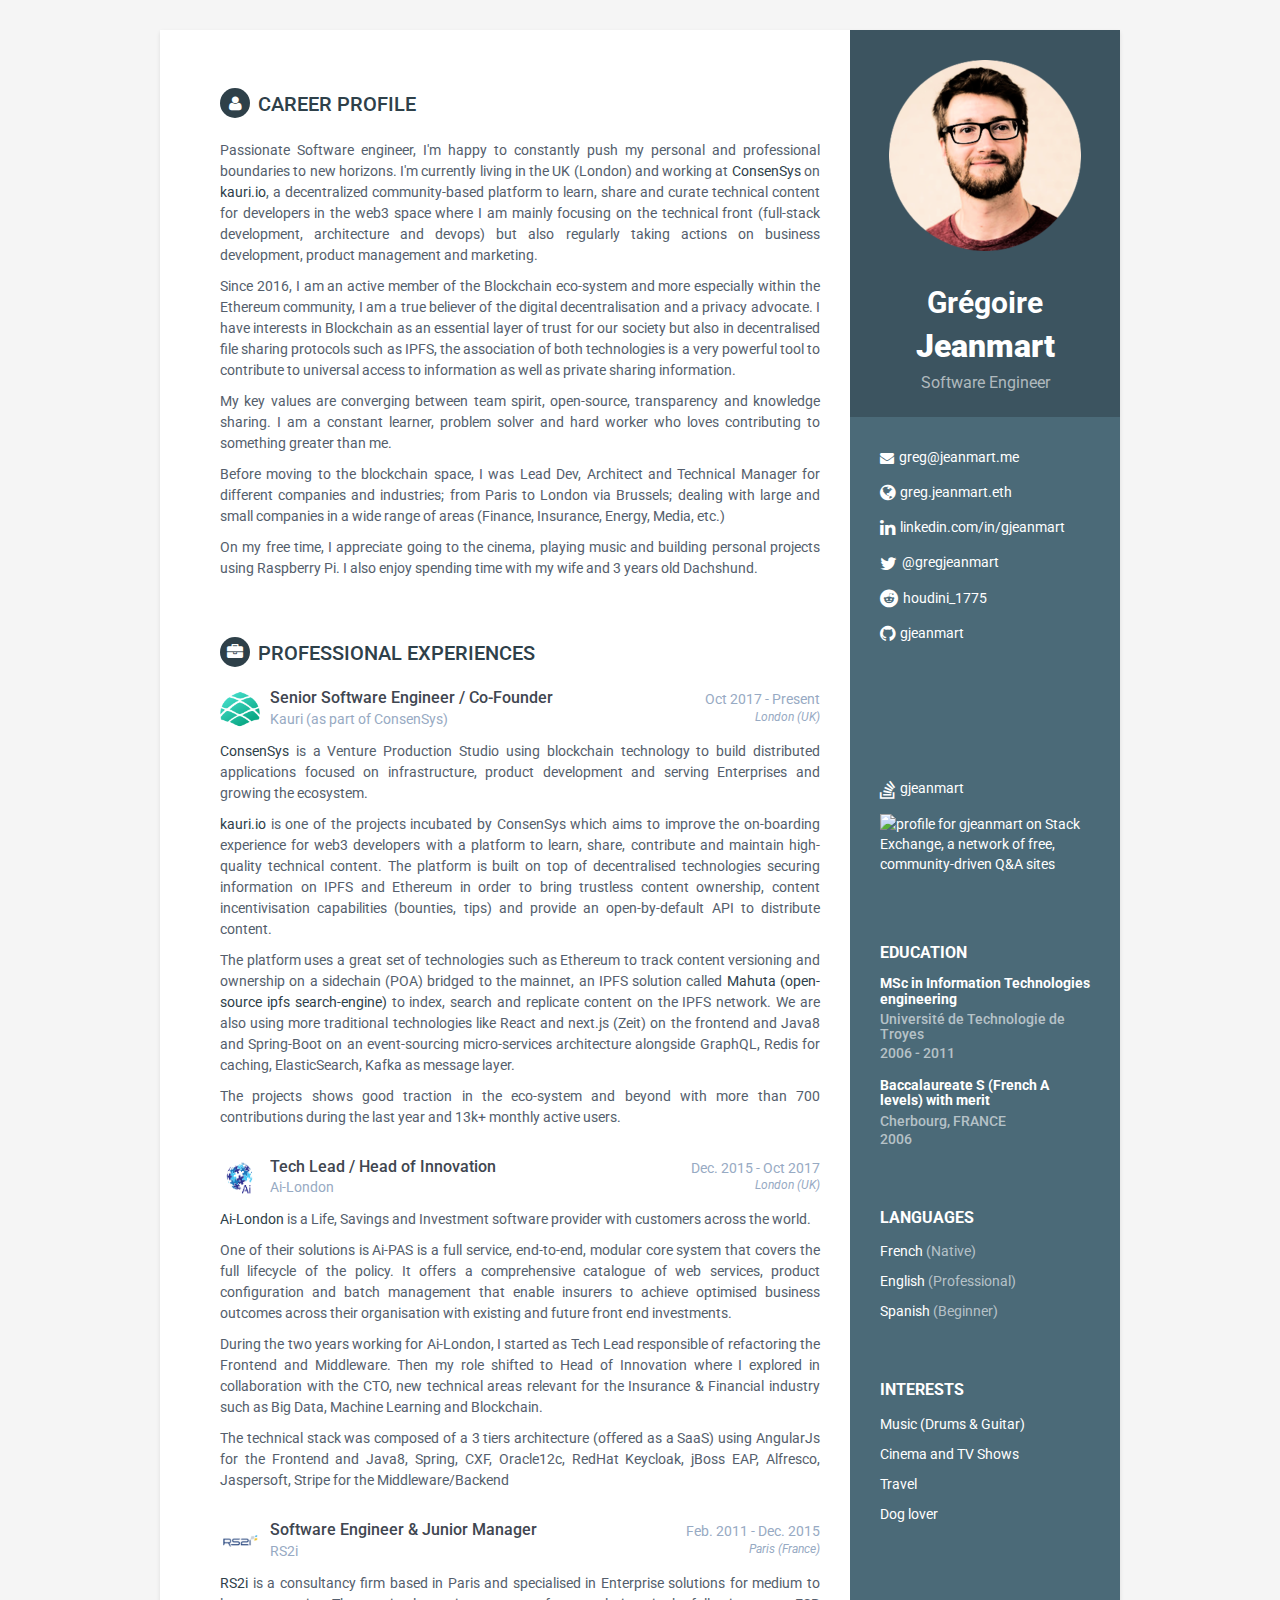
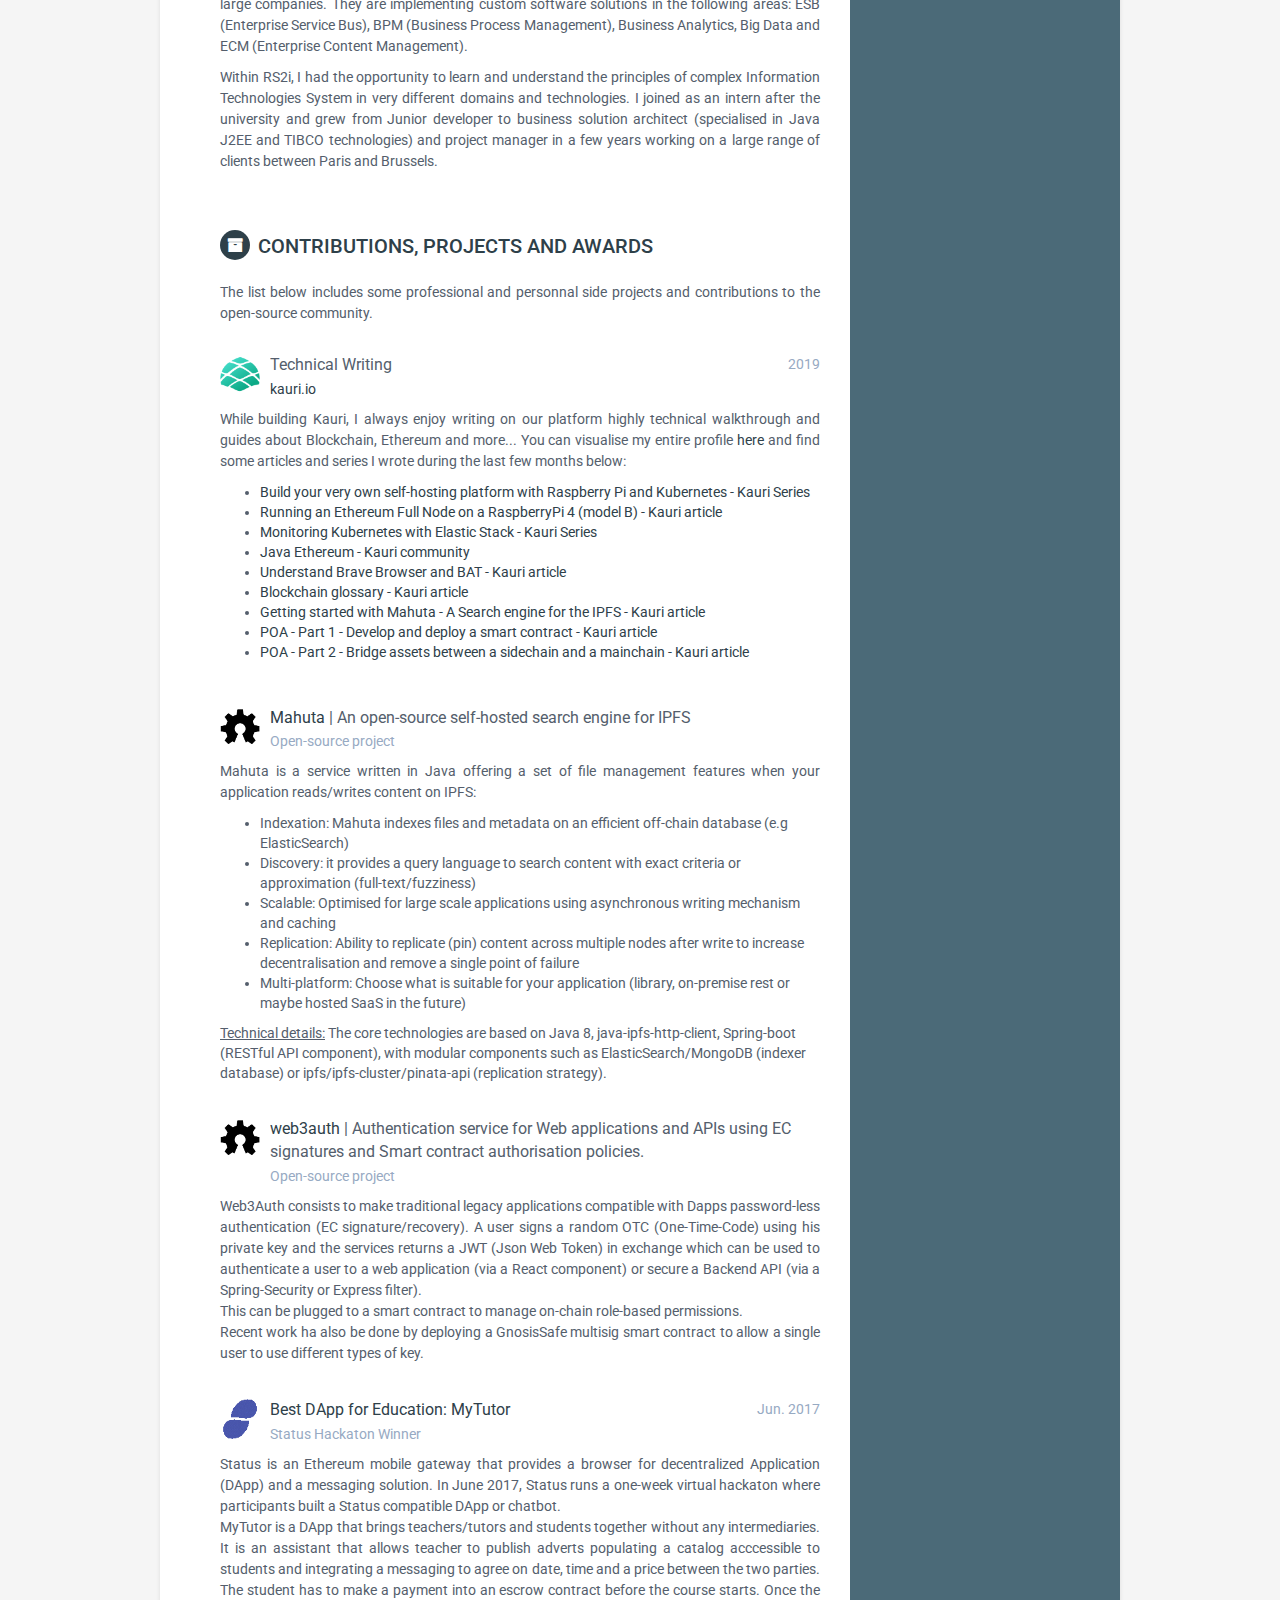
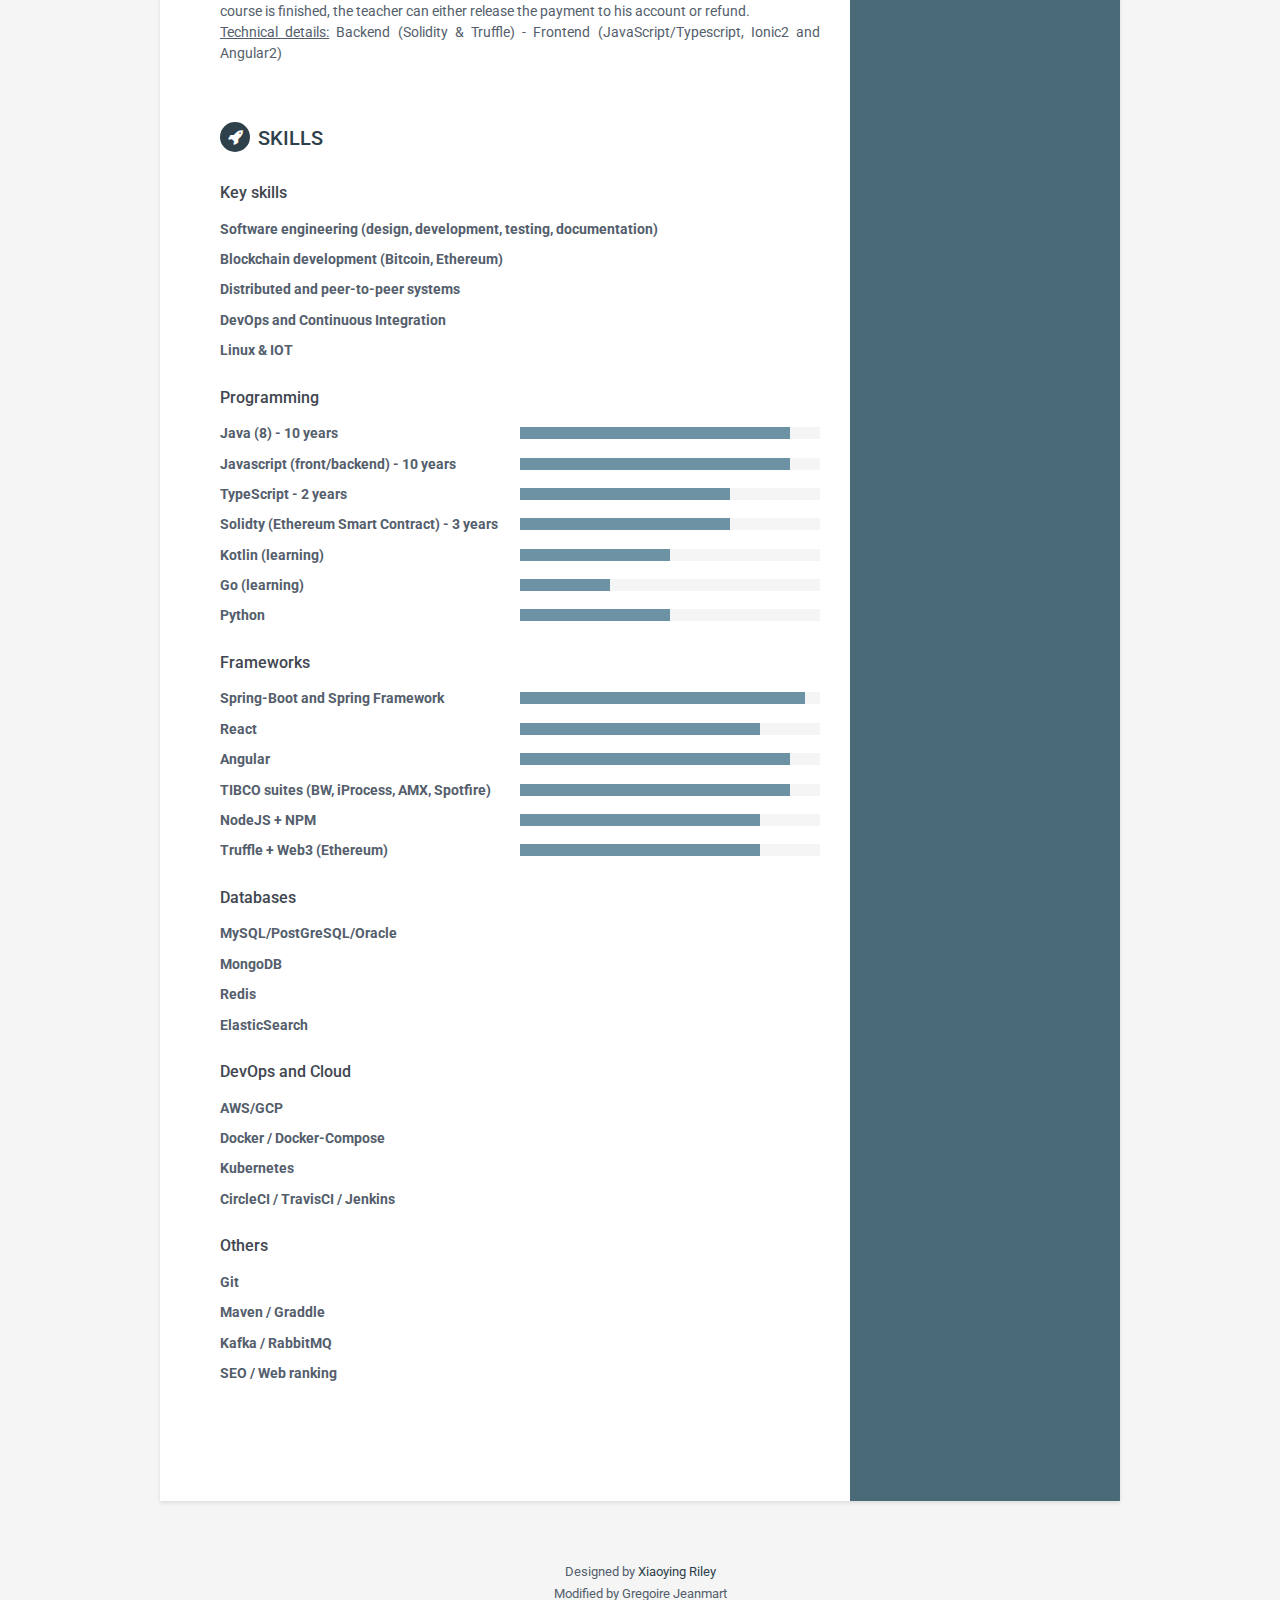
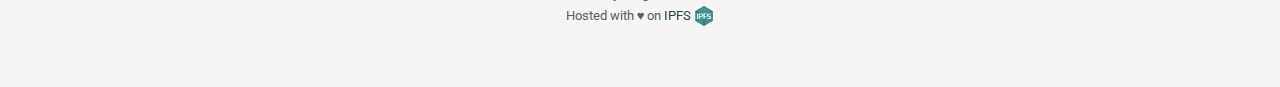
==== commit bc63fbf9: "next version" ====
--- a/index.html
+++ b/index.html
@@ -4,14 +4,12 @@
 <!--[if !IE]><!--> <html lang="en"> <!--<![endif]-->
 <head>
     <title>Grégoire Jeanmart</title>
-
     <!-- Meta -->
     <meta charset="utf-8">
     <meta http-equiv="X-UA-Compatible" content="IE=edge">
     <meta name="viewport" content="width=device-width, initial-scale=1.0">
-    <meta name="description" content="Grégoire Jeanmart - Personal website">
-    <meta name="author" content="Grégoire Jeanmart">
-
+    <meta name="description" content="Responsive HTML5 Resume/CV Template for Developers">
+    <meta name="author" content="Xiaoying Riley at 3rd Wave Media">
     <link rel="shortcut icon" href="favicon.ico">
     <link href='https://fonts.googleapis.com/css?family=Roboto:400,500,400italic,300italic,300,500italic,700,700italic,900,900italic' rel='stylesheet' type='text/css'>
     <!-- Global CSS -->
@@ -20,15 +18,13 @@
     <link rel="stylesheet" href="assets/plugins/font-awesome/css/font-awesome.css">
 
     <!-- Theme CSS -->
-    <link id="theme-style" rel="stylesheet" href="assets/css/styles-final.css">
-
+    <link id="theme-style" rel="stylesheet" href="assets/css/styles.css">
     <!-- HTML5 shim and Respond.js for IE8 support of HTML5 elements and media queries -->
     <!--[if lt IE 9]>
       <script src="https://oss.maxcdn.com/html5shiv/3.7.2/html5shiv.min.js"></script>
       <script src="https://oss.maxcdn.com/respond/1.4.2/respond.min.js"></script>
     <![endif]-->
 
-    <!-- Google Analytics -->
     <script>
       (function(i,s,o,g,r,a,m){i['GoogleAnalyticsObject']=r;i[r]=i[r]||function(){
       (i[r].q=i[r].q||[]).push(arguments)},i[r].l=1*new Date();a=s.createElement(o),
@@ -37,27 +33,13 @@
 
       ga('create', 'UA-105223725-1', 'auto');
       ga('send', 'pageview');
+
     </script>
 
 </head>
 
 <body>
     <div class="wrapper">
-
-      <nav class="navbar navbar-default">
-        <div class="container-fluid">
-          <div class="navbar-header">
-            <a class="navbar-brand" href="#">WebSiteName</a>
-          </div>
-          <ul class="nav navbar-nav">
-            <li class="active"><a href="#">Home</a></li>
-            <li><a href="#">Page 1</a></li>
-            <li><a href="#">Page 2</a></li>
-            <li><a href="#">Page 3</a></li>
-          </ul>
-        </div>
-      </nav>
-
         <div class="sidebar-wrapper">
             <div class="profile-container">
                 <img class="profile" src="assets/images/greg_profile.png" alt="" />
@@ -67,27 +49,31 @@
             </div><!--//profile-container-->
 
             <div class="contact-container container-block">
+
                 <ul class="list-unstyled contact-list">
-                    <li class="email"><i class="fa fa-envelope"></i><a href="mailto: gregoire.jeanmart@gmail.com">greg@jeanmart.com</a></li>
-
-                    <li class="website"><i class="fa fa-globe"></i><a href="http://gjeanmart.github.io" target="_blank">greg.jeanmart.me</a></li>
+                    <li class="email"><i class="fa fa-envelope"></i><a href="mailto: greg@jeanmart.me">greg@jeanmart.me</a></li>
+
+                    <li class="website"><i class="fa fa-globe"></i><a href="http://greg.jeanmart.eth.link" target="_blank">greg.jeanmart.eth</a></li>
 
                     <li class="linkedin"><i class="fa fa-linkedin"></i><a href="https://www.linkedin.com/in/gjeanmart/" target="_blank">linkedin.com/in/gjeanmart</a></li>
 
-                    <li class="twitter"><a href="https://twitter.com/gregjeanmart?ref_src=twsrc%5Etfw" class="twitter-follow-button" data-show-count="false">Follow @gregjeanmart</a><script async src="https://platform.twitter.com/widgets.js" charset="utf-8"></script></li>
+                    <li class="twitter"><i class="fa fa-twitter"></i><a href="https://twitter.com/GregJeanmart" target="_blank">@gregjeanmart</a></li>
+
+                    <li class="reddit"><i class="fa fa-reddit"></i><a href="https://www.reddit.com/user/houdini_1775" target="_blank">houdini_1775</a></li>
+
+                    <li class="github"><i class="fa fa-github"></i><a href="https://github.com/gjeanmart" target="_blank">gjeanmart</a></li>
 
                     <li>
                         <div class="github-card" data-github="gjeanmart" data-width="210" data-height="100" data-theme="greg" data-target="_blank"></div>
                     </li>
 
+                    <li class="stack-overflow"><i class="fa fa-stack-overflow"></i><a href="https://stackexchange.com/users/5168165/gjeanmart?tab=accounts" target="_blank">gjeanmart</a></li>
+
                     <li>
                         <a href="https://stackexchange.com/users/5168165/gjeanmart?tab=accounts"target="_blank"><img src="https://stackexchange.com/users/flair/5168165.png?theme=clean" width="210" height="58" alt="profile for gjeanmart on Stack Exchange, a network of free, community-driven Q&amp;A sites" title="profile for gjeanmart on Stack Exchange, a network of free, community-driven Q&amp;A sites" /></a>
                     </li>
-
-
                 </ul>
             </div><!--//contact-container-->
-
             <div class="education-container container-block">
                 <h2 class="container-block-title">Education</h2>
                 <div class="item">
@@ -115,8 +101,8 @@
                 <h2 class="container-block-title">Interests</h2>
                 <ul class="list-unstyled interests-list">
                     <li>Music (Drums & Guitar)</li>
-                    <li>Movies, TV Shows, Books</li>
-                    <li>Travelling</li>
+                    <li>Cinema and TV Shows</li>
+                    <li>Travel</li>
                     <li>Dog lover</li>
                 </ul>
             </div><!--//interests-->
@@ -125,524 +111,428 @@
 
         <div class="main-wrapper">
 
-          <ul class="nav nav-tabs" id="myTab" role="tablist">
-            <li class="nav-item">
-              <a class="nav-link active" id="home-tab" data-toggle="tab" href="#home" role="tab" aria-controls="home"
-                aria-selected="true">Home</a>
-            </li>
-            <li class="nav-item">
-              <a class="nav-link" id="blog-tab" data-toggle="tab" href="#blog" role="tab" aria-controls="profile"
-                aria-selected="false">Blog</a>
-            </li>
-            <li class="nav-item">
-              <a class="nav-link" id="feed-tab" data-toggle="tab" href="#feed" role="tab" aria-controls="feed"
-                aria-selected="false">Feed</a>
-            </li>
-            <li class="nav-item">
-              <a class="nav-link" id="resume-tab" data-toggle="tab" href="#resume" role="tab" aria-controls="resume"
-                aria-selected="false">Resume</a>
-            </li>
-          </ul>
-
-          <div class="tab-content" id="myTabContent">
-            <div class="tab-pane fade show active" id="home" role="tabpanel" aria-labelledby="home-tab">
-
-              <p>Welcome</p>
-
-            </div>
-
-            <div class="tab-pane fade" id="blog" role="tabpanel" aria-labelledby="blog-tab">
-
-              <p>blabla</p>
-
-            </div>
-
-            <div class="tab-pane fade" id="feed" role="tabpanel" aria-labelledby="feed-tab">
-
-              <a class="twitter-timeline" href="https://twitter.com/GregJeanmart?ref_src=twsrc%5Etfw">Tweets by GregJeanmart</a> <script async src="https://platform.twitter.com/widgets.js" charset="utf-8"></script>
-
-            </div>
-
-            <div class="tab-pane fade" id="resume" role="tabpanel" aria-labelledby="resume-tab">
-
-              <section class="section summary-section">
-                  <h2 class="section-title"><i class="fa fa-user"></i>Career Profile</h2>
-                  <div class="summary">
-                      <p>Passionate Software engineer, I'm happy to constantly push my personal and professional boundaries to new horizons. I'm currently living in the UK (London) and working on Blockchain and decentralized technologies with an amazing team at ConsenSys. Blockchain and crypto-currencies are new disrupting fields raising multiple opportunities and challenges. My interest and enthusiasm are focused on Ethereum, Bitcoin and IPFS.</p>
-
-                      <p>Before moving to the blockchain space, I was Lead Dev, Architect and Technical Manager for different companies and industry; from Paris to London via Brussels; dealing with large and small companies in a wide range of areas (Finance, Insurance, Industry, Railway, Media, Petrol, etc.)</p>
-
-                      <p>On my free time, I love going to the cinema, playing music, reading books and hacking IOT on Raspberry Pi or other stuffs to make my life easier and more funny. I also like spending time with my miniature Dachshund and traveling as much as I can.</p>
-
-                  </div><!--//summary-->
-              </section><!--//section-->
-
-              <section class="section experiences-section">
-                  <h2 class="section-title"><i class="fa fa-briefcase"></i>Professional Experiences</h2>
-
-                  <div class="item">
-                      <div class="meta logo consensys-logo">
-                          <div class="upper-row">
-                              <h3 class="job-title">Blockchain Software Engineer</h3>
-                              <div class="time"> Oct 2017 - Present</div>
-                          </div>
-                          <div class="upper-row">
-                              <div class="company">ConsenSys</div>
-                              <div class="location">London (UK)</div>
-                          </div>
-                      </div><!--//meta-->
-                      <div class="details">
-                          <p>ConsenSys is a Venture Production Studio using blockchain technology to build distributed applications focused on infrastructure, product development and serving Enterprises and growing the ecosystem.</p>
-                      </div><!--//details-->
-                  </div><!--//item-->
-
-                  <div class="item">
-                      <div class="meta logo ailondon-logo">
-                          <div class="upper-row">
-                              <h3 class="job-title">Head of Innovation</h3>
-                              <div class="time">Jan. 2017 - Oct 2017</div>
-                          </div>
-                          <div class="upper-row">
-                              <div class="company">Ai-London</div>
-                              <div class="location">London (UK)</div>
-                          </div>
-                      </div><!--//meta-->
-                      <div class="details">
-                          <p>
-  Head of Innovation was the opportunity to explore new technical areas relevant for the Insurance & Financial industry. I've made R&D on technologies such as Big Data, Machine Learning, Blockchain, etc... I worked on prototypes integrated with our solution; assisted the CTO in the architectural choices and team management; and participated to the sale process. I'd also provided expertise on our technological stack for new features, bug fixes and support.
-                          </p>
-                      </div><!--//details-->
-                  </div><!--//item-->
-                  <div class="item">
-                      <div class="meta logo ailondon-logo">
-                          <div class="upper-row">
-                              <h3 class="job-title">Head of Middleware</h3>
-                              <div class="time">Jan. 2016 - Dec. 2016</div>
-                          </div><!--//upper-row-->
-                          <div class="upper-row">
-                              <div class="company">Ai-London</div>
-                              <div class="location">London (UK)</div>
-                          </div>
-                      </div><!--//meta-->
-                      <div class="details">
-                          <p>
-  Responsible of the Middleware layer for an Insurance Policy Administration system covering the entire policy lifecycle (quote, application, policy maintenance, claim, maturity) using Java/JavaScript solution.
-                          </p>
-                          <p>
-  Involve in architecture, design, development, test and documentation of the Web API (SOAP and REST).
-                          </p>
-
-                      </div><!--//details-->
-                  </div><!--//item-->
-
-                  <div class="item">
-                      <div class="meta logo rs2i-logo">
-                          <div class="upper-row">
-                              <h3 class="job-title">Software Engineer & Junior Manager</h3>
-                              <div class="time">Aug. 2011 - Dec. 2015</div>
-                          </div><!--//upper-row-->
-                          <div class="upper-row">
-                              <div class="company">RS2i</div>
-                              <div class="location">Paris (France)</div>
-                          </div>
-                      </div><!--//meta-->
-                      <div class="details">
-                          <p>
-  RS2i gave me the opportunity to learn and understand the principles of complex Information Technologies System in very different domains and technologies.
-                          </p>
-                          <p>
-  o Middleware architect and developer for Enterprise business solutions (ESB, BPM, MDM) using Java J2EE, TIBCO technologies
-                          </p>
-                          <p>
-  o Junior IT project manager: Planning, cost, writing functional/technical specifications, automation, packaging, define business needs and manage resources (agile methods).
-                          </p>
-                      </div><!--//details-->
-                  </div><!--//item-->
-
-                  <div class="item">
-                      <div class="meta logo rs2i-logo">
-                          <div class="upper-row">
-                              <h3 class="job-title">Software engineer intern </h3>
-                              <div class="time">Feb. 2011 - Aug. 2011</div>
-                          </div><!--//upper-row-->
-                          <div class="upper-row">
-                              <div class="company">RS2i</div>
-                              <div class="location">Paris (France)</div>
-                          </div>
-                      </div><!--//meta-->
-                      <div class="details">
-                          <p>
-  Post-graduated internship. Responsible of a technical study for a BPM engine and development of a J2EE framework to simplify the integration and speed up the development.
-                          </p>
-                      </div><!--//details-->
-                  </div><!--//item-->
-
-              </section><!--//section-->
-
-
-
-              <section class="section projects-section">
-                  <h2 class="section-title"><i class="fa fa-archive"></i>Projects & Missions</h2>
-
-                  <div class="intro">
-                      <p>The list below includes professional projects and consulting missions as well as personal projects I was involved in the last five years.</p>
-                  </div><!--//intro-->
-
-                  <div class="item">
-
-                      <div class="meta logo ailondon-logo">
-                          <div class="upper-row">
-                              <span class="project"><a href="http://www.ai-london.com/core-technologies/" target="_blank">Ai-PAS</a></span>
-                              <div class="time">Jan 2016 - Oct 2017</div>
-                          </div><!--//upper-row-->
-                          <div class="company">Ai-London</div>
-                      </div><!--//meta-->
-
-
-                      <p class="project-tagline">
-  Ai-PAS is a full service, end-to-end, modular core system that covers the full lifecycle of the policy.offers a comprehensive catalogue of web services, product configuration and batch management that enable insurers to achieve optimised business outcomes across their organisation with existing and future front end investments.<br />
-  <b>Technical details:</b> 3 tiers architecture SaaS (Frontend/Middleware/Database)<br />Languages, technologies and tools:  AngularJs, Bootstrap - Spring MVC/Security, CXF, Maven, Oracle 12c, RedHat Keycloak, jBoss EAP, Alfresco, Jaspersoft, Stripe
-                      </p>
-
-                  </div><!--//item-->
-
-                  <div class="item">
-                      <div class="meta logo status-logo">
-                          <div class="upper-row">
-                              <span class="project-title"><a href="https://blog.status.im/announcing-winners-of-the-status-global-hackathon-a44fb54e98f7" target="_blank">Best DApp for Education: MyTutor</a></span>
-                              <div class="time">Jun. 2017</div>
-                          </div><!--//upper-row-->
-                          <div class="company">Status Hackaton</div>
-                      </div><!--//meta-->
-
-                      <p class="project-tagline">
-  Status is an Ethereum mobile gateway that provides a browser for decentralized Application (DApp) and a messaging solution. In June 2017, Status runs a one-week virtual hackaton where participants built a Status compatible DApp or chatbot.<br />
-  <b>Project description:</b> MyTutor is a DApp that brings teachers/tutors and students closer without any intermediaries.
-  It’s an assistant that allows teacher to publish an ad, the student can look over the ads and start chatting with a teacher, after Q&A and agreeing a date, time and a price, the teacher can setup a course. The student has to make a payment into the contract before the course starts. Once the course is finished, the teacher can either release the payment to his account or refund.<br />
-  <b>Technical details:</b> Backend (Solidity & Truffle) - Frontend (JavaScript/Typescript, Ionic2 and Angular2)</b>
-
-                      </p>
-
-                  </div><!--//item-->
-
-                  <div class="item">
-                      <div class="meta logo sncf-logo">
-                          <div class="upper-row">
-                              <span class="project-title">ESB & SOA Consultant</span>
-                              <div class="time">Jun. 2013 - Mar. 2015</div>
-                          </div><!--//upper-row-->
-                          <div class="company">SNCF</div>
-                      </div><!--//meta-->
-
-                      <p class="project-tagline">
-  SNCF is France's national state-owned railway company and manages the rail traffic in France.<br />
-  <b>Project description:</b> In the context of the development of many BPM and SOA projects for SNCF. I was TIBCO technologies expert consultant (BusinessWorks, EMS, AMX and Spotfire) accompanying internal and external IT teams in their project processes.<br />
-  <b>Technical details:</b>  Solutions (EAI/ESB, MDM, SOA) <br />Languages, technologies and tools: Java J2EE, Shell, JSON, TIBCO (BusinessWorks, EMS, Administrator, Hawk, Spotfire), Oracle DB & APEX, Continuous integration
-                      </p>
-
-                  </div><!--//item-->
-
-
-                  <div class="item">
-                      <div class="meta">
-                          <div class="upper-row">
-                              <span class="project-title">Other references</span>
-                          </div><!--//upper-row-->
-                          <div class="company"></div>
-                      </div><!--//meta-->
-
-                      <table border="0">
-                        <tr>
-                          <td class="logo total-logo ref-td-logo"></td>
-                          <td class="ef-td-text">
-                              <div><span class="project-title">TOTAL [Industry]</span></div>
-                              <div class="company">BPM/SOA Tech Lead in Paris<br />Jun. 2011 - Nov. 2015</div>
-                          </td>
-                          <td class="logo axa-logo ref-td-logo"></td>
-                          <td class="ef-td-text">
-                              <div><span class="project-title">AXA [Insurance]</span></div>
-                              <div class="company">J2EE developer in Brussels<br />May 2012 - Sept. 2012</div>
-                          </td>
-                        </tr>
-                        <tr>
-                          <td class="logo sonepar-logo ref-td-logo"></td>
-                          <td class="ef-td-text">
-                              <div><span class="project-title">SONEPAR [Industry]</span></div>
-                              <div class="company">MDM/SOA consultant in Paris<br />Oct. 2013 - Mar. 2014</div>
-                          </td>
-                          <td class="logo lcl-logo ref-td-logo"></td>
-                          <td class="ef-td-text">
-                              <div><span class="project-title">LCL [Bank]</span></div>
-                              <div class="company">BPM consultant in Paris<br />Dec 2014 - Mar. 2015</div>
-                          </td>
-                        </tr>
-                        <tr>
-                          <td class="logo argus-de-la-presse-logo ref-td-logo"></td>
-                          <td class="ef-td-text">
-                              <div><span class="project-title">Argus de la Presse [Media]</span></div>
-                              <div class="company">Project Manager in Paris<br />Dec. 2012 - Nov. 2015</div>
-                          </td>
-                          <td class="logo la-poste-logo ref-td-logo"></td>
-                          <td class="ef-td-text">
-                              <div><span class="project-title">La Poste [Industry]</span></div>
-                              <div class="company">Project Manager in Paris<br />Mar. 2015 - Nov. 2015</div>
-                          </td>
-                        </tr>
-                      </table>
-
-                  </div><!--//item-->
-
-              </section><!--//section-->
-
-
-
-              <section class="skills-section section">
-                  <h2 class="section-title"><i class="fa fa-rocket"></i>Skills </h2>
-
-                 <h3 class="skill-section-title">Software engineering</h3>
-
-                  <div class="skillset">
-                      <div class="item">
-                          <h3 class="level-title" style="width: 100%;">Design, development, testing, documentation</h3>
-                      </div><!--//item-->
-                      <div class="item">
-                          <h3 class="level-title" style="width: 100%;">Architecture (Middleware: SOA/ESB, API, Micro-services, Databases)</h3>
-                      </div><!--//item-->
-                      <div class="item">
-                          <h3 class="level-title" style="width: 100%;">Project Management </h3>
-                      </div><!--//item-->
-                      <div class="item">
-                          <h3 class="level-title" style="width: 100%;">Infrastructure, Cloud/SaaS</h3>
-                      </div><!--//item-->
-                      <div class="item">
-                          <h3 class="level-title" style="width: 100%;">Continuous Integration/Deployment</h3>
-                      </div><!--//item-->
-
-                  </div>
-
-
-
-                  <h3 class="skill-section-title">Programming</h3>
-
-                  <div class="skillset">
-                      <div class="item">
-                          <h3 class="level-title">Java (8)</h3>
-                          <div class="level-bar">
-                              <div class="level-bar-inner" data-level="90%">
-                              </div>
-                          </div><!--//level-bar-->
-                      </div><!--//item-->
-
-                      <div class="item">
-                          <h3 class="level-title">Javascript (esma6)</h3>
-                          <div class="level-bar">
-                              <div class="level-bar-inner" data-level="90%">
-                              </div>
-                          </div><!--//level-bar-->
-                      </div><!--//item-->
-
-                      <div class="item">
-                          <h3 class="level-title">SQL</h3>
-                          <div class="level-bar">
-                              <div class="level-bar-inner" data-level="80%">
-                              </div>
-                          </div><!--//level-bar-->
-                      </div><!--//item-->
-
-                      <div class="item">
-                          <h3 class="level-title">Shell</h3>
-                          <div class="level-bar">
-                              <div class="level-bar-inner" data-level="80%">
-                              </div>
-                          </div><!--//level-bar-->
-                      </div><!--//item-->
-
-                      <div class="item">
-                          <h3 class="level-title">HTML</h3>
-                          <div class="level-bar">
-                              <div class="level-bar-inner" data-level="80%">
-                              </div>
-                          </div><!--//level-bar-->
-                      </div><!--//item-->
-
-                      <div class="item">
-                          <h3 class="level-title">Solidity (Ethereum)</h3>
-                          <div class="level-bar">
-                              <div class="level-bar-inner" data-level="80%">
-                              </div>
-                          </div><!--//level-bar-->
-                      </div><!--//item-->
-
-                      <div class="item">
-                          <h3 class="level-title">CSS</h3>
-                          <div class="level-bar">
-                              <div class="level-bar-inner" data-level="60%">
-                              </div>
-                          </div><!--//level-bar-->
-                      </div><!--//item-->
-
-                      <div class="item">
-                          <h3 class="level-title">PHP</h3>
-                          <div class="level-bar">
-                              <div class="level-bar-inner" data-level="50%">
-                              </div>
-                          </div><!--//level-bar-->
-                      </div><!--//item-->
-
-                      <div class="item">
-                          <h3 class="level-title">Python</h3>
-                          <div class="level-bar">
-                              <div class="level-bar-inner" data-level="30%">
-                              </div>
-                          </div><!--//level-bar-->
-                      </div><!--//item-->
-
-                  </div>
-
-
-                  <h3 class="skill-section-title">Frameworks, Tools & Databases</h3>
-
-                  <div class="skillset">
-                      <div class="item">
-                          <h3 class="level-title">Spring (MVC - Security - Data - Batch - Boot)</h3>
-                          <div class="level-bar">
-                              <div class="level-bar-inner" data-level="95%">
-                              </div>
-                          </div><!--//level-bar-->
-                      </div><!--//item-->
-
-                      <div class="item">
-                          <h3 class="level-title">AngularJS (v1)</h3>
-                          <div class="level-bar">
-                              <div class="level-bar-inner" data-level="95%">
-                              </div>
-                          </div><!--//level-bar-->
-                      </div><!--//item-->
-
-                      <div class="item">
-                          <h3 class="level-title">TIBCO suites (BW, iProcess, AMX, Spotfire)</h3>
-                          <div class="level-bar">
-                              <div class="level-bar-inner" data-level="95%">
-                              </div>
-                          </div><!--//level-bar-->
-                      </div><!--//item-->
-
-                      <div class="item">
-                          <h3 class="level-title">Hibernate / Hibernate Search</h3>
-                          <div class="level-bar">
-                              <div class="level-bar-inner" data-level="90%">
-                              </div>
-                          </div><!--//level-bar-->
-                      </div><!--//item-->
-
-                      <div class="item">
-                          <h3 class="level-title">Maven / Ant</h3>
-                          <div class="level-bar">
-                              <div class="level-bar-inner" data-level="90%">
-                              </div>
-                          </div><!--//level-bar-->
-                      </div><!--//item-->
-
-                      <div class="item">
-                          <h3 class="level-title">Jenkins</h3>
-                          <div class="level-bar">
-                              <div class="level-bar-inner" data-level="90%">
-                              </div>
-                          </div><!--//level-bar-->
-                      </div><!--//item-->
-
-                      <div class="item">
-                          <h3 class="level-title">Git</h3>
-                          <div class="level-bar">
-                              <div class="level-bar-inner" data-level="80%">
-                              </div>
-                          </div><!--//level-bar-->
-                      </div><!--//item-->
-
-                      <div class="item">
-                          <h3 class="level-title">NodeJS - npm</h3>
-                          <div class="level-bar">
-                              <div class="level-bar-inner" data-level="80%">
-                              </div>
-                          </div><!--//level-bar-->
-                      </div><!--//item-->
-
-                      <div class="item">
-                          <h3 class="level-title">Truffle + Web3 (Ethereum)</h3>
-                          <div class="level-bar">
-                              <div class="level-bar-inner" data-level="80%">
-                              </div>
-                          </div><!--//level-bar-->
-                      </div><!--//item-->
-
-                      <div class="item">
-                          <h3 class="level-title">Relational DB (Oracle, PostGre, MySQL, H2)</h3>
-                          <div class="level-bar">
-                              <div class="level-bar-inner" data-level="70%">
-                              </div>
-                          </div><!--//level-bar-->
-                      </div><!--//item-->
-
-                      <div class="item">
-                          <h3 class="level-title">AngularJS (v2)</h3>
-                          <div class="level-bar">
-                              <div class="level-bar-inner" data-level="50%">
-                              </div>
-                          </div><!--//level-bar-->
-                      </div><!--//item-->
-
-                      <div class="item">
-                          <h3 class="level-title">NoSQL (MongoDB, ElasticSearch)</h3>
-                          <div class="level-bar">
-                              <div class="level-bar-inner" data-level="50%">
-                              </div>
-                          </div><!--//level-bar-->
-                      </div><!--//item-->
-
-                  </div>
-
-                  <h3 class="skill-section-title">OS, IaaS & Clouds</h3>
-
-                  <div class="skillset">
-                      <div class="item">
-                          <h3 class="level-title">Linux (RHEL/CentOS, Debian/Ubuntu)</h3>
-                          <div class="level-bar">
-                              <div class="level-bar-inner" data-level="80%">
-                              </div>
-                          </div><!--//level-bar-->
-                      </div><!--//item-->
-
-                      <div class="item">
-                          <h3 class="level-title">Windows Server</h3>
-                          <div class="level-bar">
-                              <div class="level-bar-inner" data-level="60%">
-                              </div>
-                          </div><!--//level-bar-->
-                      </div><!--//item-->
-
-                      <div class="item">
-                          <h3 class="level-title">AWS & GoogleCloudPlatform</h3>
-                          <div class="level-bar">
-                              <div class="level-bar-inner" data-level="70%">
-                              </div>
-                          </div><!--//level-bar-->
-                      </div><!--//item-->
-
-                      <div class="item">
-                          <h3 class="level-title">VMWare</h3>
-                          <div class="level-bar">
-                              <div class="level-bar-inner" data-level="50%">
-                              </div>
-                          </div><!--//level-bar-->
-                      </div><!--//item-->
-
-
-                  </div>
-              </section><!--//skills-section-->
-
-            </div>
-          </div>
-
+            <section class="section summary-section">
+                <h2 class="section-title"><i class="fa fa-user"></i>Career Profile</h2>
+                <div class="summary">
+                    <p>Passionate Software engineer, I'm happy to constantly push my personal and professional boundaries to new horizons. I'm currently living in the UK (London) and working at <a href="https://consensys.net/ConsenSys" target="_blank">ConsenSys</a> on <a href="https://kauri.io" target="_blank">kauri.io</a>, a decentralized community-based platform to learn, share and curate technical content for developers in the web3 space where I am mainly focusing on the technical front (full-stack development, architecture and devops) but also regularly taking actions on business development, product management and marketing.</p>
+
+                    <p>Since 2016, I am an active member of the Blockchain eco-system and more especially within the Ethereum community, I am a true believer of the digital decentralisation and a privacy advocate. I have interests in Blockchain as an essential layer of trust for our society but also in decentralised file sharing protocols such as IPFS, the association of both technologies is a very powerful tool to contribute to universal access to information as well as private sharing information.</p>
+
+                    <p>My key values are converging between team spirit, open-source, transparency and knowledge sharing. I am a constant learner, problem solver and hard worker who loves contributing to something greater than me.</p>
+
+                    <p>Before moving to the blockchain space, I was Lead Dev, Architect and Technical Manager for different companies and industries; from Paris to London via Brussels; dealing with large and small companies in a wide range of areas (Finance, Insurance, Energy, Media, etc.)</p>
+
+                    <p>On my free time, I appreciate going to the cinema, playing music and building personal projects using Raspberry Pi. I also enjoy spending time with my wife and 3 years old Dachshund.</p>
+
+                </div><!--//summary-->
+            </section><!--//section-->
+
+            <section class="section experiences-section">
+                <h2 class="section-title"><i class="fa fa-briefcase"></i>Professional Experiences</h2>
+
+                <div class="item">
+                    <div class="meta logo kauri-logo">
+                        <div class="upper-row">
+                            <h3 class="job-title">Senior Software Engineer / Co-Founder</h3>
+                            <div class="time"> Oct 2017 - Present</div>
+                        </div>
+                        <div class="upper-row">
+                            <div class="company">Kauri (as part of ConsenSys)</div>
+                            <div class="location">London (UK)</div>
+                        </div>
+                    </div><!--//meta-->
+                    <div class="details">
+                        <p>
+                          <a href="https://consensys.net/ConsenSys" target="_blank">ConsenSys</a> is a Venture Production Studio using blockchain technology to build distributed applications focused on infrastructure, product development and serving Enterprises and growing the ecosystem.
+                        </p>
+
+                        <p>
+                          <a href="https://kauri.io" target="_blank">kauri.io</a> is one of the projects incubated by ConsenSys which aims to improve the on-boarding experience for web3 developers with a platform to learn, share, contribute and maintain high-quality technical content. The platform is built on top of decentralised technologies securing information on IPFS and Ethereum in order to bring trustless content ownership, content incentivisation capabilities (bounties, tips) and provide an open-by-default API to distribute content.
+                        </p>
+
+                        <p>
+                          The platform uses a great set of technologies such as Ethereum to track content versioning and ownership on a sidechain (POA) bridged to the mainnet, an IPFS solution called <a href="https://github.com/ConsenSys/Mahuta" target="_blank">Mahuta (open-source ipfs search-engine)</a> to index, search and replicate content on the IPFS network. We are also using more traditional technologies like React and next.js (Zeit) on the frontend and Java8 and Spring-Boot on an event-sourcing micro-services architecture alongside GraphQL, Redis for caching, ElasticSearch, Kafka as message layer.
+                        </p>
+
+                        <p>
+                          The projects shows good traction in the eco-system and beyond with more than 700 contributions during the last year and 13k+ monthly active users.
+                        </b>
+                    </div><!--//details-->
+                </div><!--//item-->
+
+                <div class="item">
+                    <div class="meta logo ailondon-logo">
+                        <div class="upper-row">
+                            <h3 class="job-title">Tech Lead / Head of Innovation </h3>
+                            <div class="time">Dec. 2015 - Oct 2017</div>
+                        </div>
+                        <div class="upper-row">
+                            <div class="company">Ai-London</div>
+                            <div class="location">London (UK)</div>
+                        </div>
+                    </div><!--//meta-->
+                    <div class="details">
+                    <p>
+                      <a href="https://www.ai-london.com/" target="_blank">Ai-London</a> is a Life, Savings and Investment software provider with customers across the world.
+                  </p>
+                  <p>
+                      One of their solutions is Ai-PAS is a full service, end-to-end, modular core system that covers the full lifecycle of the policy. It offers a comprehensive catalogue of web services, product configuration and batch management that enable insurers to achieve optimised business outcomes across their organisation with existing and future front end investments.
+                  </p>
+
+                  <p>
+                      During the two years working for Ai-London, I started as Tech Lead responsible of refactoring the Frontend and Middleware. Then my role shifted to Head of Innovation where I explored in collaboration with the CTO, new technical areas relevant for the Insurance & Financial industry such as Big Data, Machine Learning and Blockchain.
+                  </p>
+
+                  <p>
+                      The technical stack was composed of a 3 tiers architecture (offered as a SaaS) using AngularJs for the Frontend and Java8, Spring, CXF, Oracle12c, RedHat Keycloak, jBoss EAP, Alfresco, Jaspersoft, Stripe for the Middleware/Backend
+                  </p>
+                    </div><!--//details-->
+                </div><!--//item-->
+
+                <div class="item">
+                    <div class="meta logo rs2i-logo">
+                        <div class="upper-row">
+                            <h3 class="job-title">Software Engineer & Junior Manager</h3>
+                            <div class="time">Feb. 2011 - Dec. 2015</div>
+                        </div><!--//upper-row-->
+                        <div class="upper-row">
+                            <div class="company">RS2i</div>
+                            <div class="location">Paris (France)</div>
+                        </div>
+                    </div><!--//meta-->
+                    <div class="details">
+                        <p>
+                            <a href="https://www.rs2i.fr/" target="_blank">RS2i</a> is a consultancy firm based in Paris and specialised in Enterprise solutions for medium to large companies. They are implementing custom software solutions in the following areas: ESB (Enterprise Service Bus), BPM (Business Process Management), Business Analytics, Big Data and ECM (Enterprise Content Management).
+                        </p>
+                        <p>
+                            Within RS2i, I had the opportunity to learn and understand the principles of complex Information Technologies System in very different domains and technologies. I joined as an intern after the university and grew from Junior developer to business solution architect (specialised in Java J2EE and TIBCO technologies) and project manager in a few years working on a large range of clients between Paris and Brussels.
+                        </p>
+                    </div><!--//details-->
+                </div><!--//item-->
+
+            </section><!--//section-->
+
+            <section class="section projects-section">
+                <h2 class="section-title"><i class="fa fa-archive"></i>Contributions, Projects and Awards</h2>
+
+                <div class="intro">
+                    <p>The list below includes some professional and personnal side projects and contributions to the open-source community.</p>
+                </div><!--//intro-->
+
+                <div class="item">
+
+                    <div class="meta logo kauri-logo">
+                        <div class="upper-row">
+                            <span class="project-title">Technical Writing</span>
+                            <div class="time">2019</div>
+                        </div><!--//upper-row-->
+                        <div class="company"><a href="https://kauri.io" target="_blank">kauri.io</a></div>
+                    </div><!--//meta-->
+
+
+                    <p class="project-tagline">
+                        While building Kauri, I always enjoy writing on our platform highly technical walkthrough and guides about Blockchain, Ethereum and more... You can visualise my entire profile <a href="https://kauri.io/gregjeanmart/p" target="_blank">here</a> and find some articles and series I wrote during the last few months below:
+                    </p>
+
+                    <p class="project-tagline">
+                        <ul  class="">
+                          <li>
+                              <a href="https://kauri.io/build-your-very-own-self-hosting-platform-with-raspberry-pi-and-kubernetes/5e1c3fdc1add0d0001dff534/c" target="_blank">Build your very own self-hosting platform with Raspberry Pi and Kubernetes - Kauri Series</a>
+                          </li>
+                          <li>
+                              <a href="https://kauri.io/running-an-ethereum-full-node-on-a-raspberrypi-4-(model-b)/9695fcca217f46feb355245275835fc0/a" target="_blank">Running an Ethereum Full Node on a RaspberryPi 4 (model B) - Kauri article</a>
+                          </li>
+                          <li>
+                              <a href="https://kauri.io/monitoring-kubernetes-with-elastic-stack/5d6d437fb93cd40001f1cbe3/c" target="_blank">Monitoring Kubernetes with Elastic Stack - Kauri Series</a>
+                          </li>
+                          <li>
+                              <a href="https://kauri.io/java-ethereum/5d2f30daaba2920001c82409/cm" target="_blank">Java Ethereum - Kauri community</a>
+                          </li>
+                          <li>
+                              <a href="https://kauri.io/understand-brave-browser-and-bat/855e778477644972b3023383c9925d74/a" target="_blank">Understand Brave Browser and BAT - Kauri article</a>
+                          </li>
+                          <li>
+                              <a href="https://kauri.io/blockchain-glossary/1f5da0c171cd4eecb68d23be9acce25d/a" target="_blank">Blockchain glossary - Kauri article</a>
+                          </li>
+                          <li>
+                              <a href="https://kauri.io/getting-started-with-mahuta-a-search-engine-for-the-ipfs/874b1fe11d00406bbbef053405fd4538/a" target="_blank">Getting started with Mahuta - A Search engine for the IPFS - Kauri article</a>
+                          </li>
+                          <li>
+                              <a href="https://kauri.io/poa-part-1-develop-and-deploy-a-smart-contract/549b50d2318741dbba209110bb9e350e/a" target="_blank">POA - Part 1 - Develop and deploy a smart contract - Kauri article</a>
+                          </li>
+                          <li>
+                              <a href="https://kauri.io/poa-part-2-bridge-assets-between-a-sidechain-and-a-mainchain/19072f7340184628b47c0d86e7feac6d/a" target="_blank">POA - Part 2 - Bridge assets between a sidechain and a mainchain - Kauri article</a>
+                          </li>
+                        </ul>
+                    </p>
+                    <br />
+
+                </div><!--//item-->
+
+                <div class="item">
+                    <div class="meta logo oss-logo">
+                        <div class="upper-row">
+                            <span class="project-title"><a href="https://github.com/ConsenSys/Mahuta" target="_blank">Mahuta</a> | An open-source self-hosted search engine for IPFS</span>
+                            <div class="time"></div>
+                        </div><!--//upper-row-->
+                        <div class="company">Open-source project</div>
+                    </div><!--//meta-->
+
+                    <p class="project-tagline">
+                      Mahuta is a service written in Java offering a set of file management features when your application reads/writes content on IPFS:
+                      <ul  class="">
+                        <li>Indexation: Mahuta indexes files and metadata on an efficient off-chain database (e.g ElasticSearch)</li>
+                        <li>Discovery: it provides a query language to search content with exact criteria or approximation (full-text/fuzziness)</li>
+                        <li>Scalable: Optimised for large scale applications using asynchronous writing mechanism and caching</li>
+                        <li>Replication: Ability to replicate (pin) content across multiple nodes after write to increase decentralisation and remove a single point of failure</li>
+                        <li>Multi-platform: Choose what is suitable for your application (library, on-premise rest or maybe hosted SaaS in the future)</li>
+                      </ul>
+                      <u>Technical details:</u> The core technologies are based on Java 8, java-ipfs-http-client, Spring-boot (RESTful API component), with modular components such as ElasticSearch/MongoDB (indexer database) or ipfs/ipfs-cluster/pinata-api (replication strategy).
+                    </p>
+                </div><!--//item-->
+                <br />
+                <div class="item">
+                    <div class="meta logo oss-logo">
+                        <div class="upper-row">
+                            <span class="project-title"><a href="https://github.com/kauri-io/web3auth" target="_blank">web3auth</a> | Authentication service for Web applications and APIs using EC signatures and Smart contract authorisation policies.</span>
+                            <div class="time"></div>
+                        </div><!--//upper-row-->
+                        <div class="company">Open-source project</div>
+                    </div><!--//meta-->
+
+                    <p class="project-tagline">
+                      Web3Auth consists to make traditional legacy applications compatible with Dapps password-less authentication (EC signature/recovery). A user signs a random OTC (One-Time-Code) using his private key and the services returns a JWT (Json Web Token) in exchange which can be used to authenticate a user to a web application (via a React component) or secure a Backend API (via a Spring-Security or Express filter).
+                      <br />This can be plugged to a smart contract to manage on-chain role-based permissions.
+                      <br />Recent work ha also be done by deploying a GnosisSafe multisig smart contract to allow a single user to use different types of key.
+                    </p>
+                </div><!--//item-->
+                <br />
+                <div class="item">
+                    <div class="meta logo status-logo">
+                        <div class="upper-row">
+                            <span class="project-title"><a href="https://blog.status.im/announcing-winners-of-the-status-global-hackathon-a44fb54e98f7" target="_blank">Best DApp for Education: MyTutor</a></span>
+                            <div class="time">Jun. 2017</div>
+                        </div><!--//upper-row-->
+                        <div class="company">Status Hackaton Winner</div>
+                    </div><!--//meta-->
+
+                    <p class="project-tagline">
+                      Status is an Ethereum mobile gateway that provides a browser for decentralized Application (DApp) and a messaging solution. In June 2017, Status runs a one-week virtual hackaton where participants built a Status compatible DApp or chatbot.<br />
+                      MyTutor is a DApp that brings teachers/tutors and students together without any intermediaries.
+                      It is an assistant that allows teacher to publish adverts populating a catalog acccessible to students and integrating a messaging to  agree on date, time and a price between the two parties. The student has to make a payment into an escrow contract before the course starts. Once the course is finished, the teacher can either release the payment to his account or refund.<br />
+                      <u>Technical details:</u> Backend (Solidity & Truffle) - Frontend (JavaScript/Typescript, Ionic2 and Angular2)</b>
+
+                    </p>
+
+                </div><!--//item-->
+
+            </section><!--//section-->
+
+
+
+            <section class="skills-section section">
+                <h2 class="section-title"><i class="fa fa-rocket"></i>Skills </h2>
+
+               <h3 class="skill-section-title">Key skills</h3>
+
+                <div class="skillset">
+                    <div class="item">
+                        <h5 class="level-title" style="width: 100%;">Software engineering (design, development, testing, documentation)  </h5>
+                    </div><!--//item-->
+                    <div class="item">
+                        <h5 class="level-title" style="width: 100%;">Blockchain development (Bitcoin, Ethereum)</h5>
+                    </div><!--//item-->
+                    <div class="item">
+                        <h5 class="level-title" style="width: 100%;">Distributed and peer-to-peer systems </h5>
+                    </div><!--//item-->
+                    <div class="item">
+                        <h5 class="level-title" style="width: 100%;">DevOps and Continuous Integration</h5>
+                    </div><!--//item-->
+                    <div class="item">
+                        <h5 class="level-title" style="width: 100%;">Linux & IOT</h5>
+                    </div><!--//item-->
+
+                </div>
+
+
+
+                <h3 class="skill-section-title">Programming</h3>
+
+                <div class="skillset">
+                    <div class="item">
+                        <h5 class="level-title">Java (8) - 10 years</h5>
+                        <div class="level-bar">
+                            <div class="level-bar-inner" data-level="90%">
+                            </div>
+                        </div><!--//level-bar-->
+                    </div><!--//item-->
+
+                    <div class="item">
+                        <h5 class="level-title">Javascript (front/backend) - 10 years</h5>
+                        <div class="level-bar">
+                            <div class="level-bar-inner" data-level="90%">
+                            </div>
+                        </div><!--//level-bar-->
+                    </div><!--//item-->
+
+                    <div class="item">
+                        <h5 class="level-title">TypeScript - 2 years</h5>
+                        <div class="level-bar">
+                            <div class="level-bar-inner" data-level="70%">
+                            </div>
+                        </div><!--//level-bar-->
+                    </div><!--//item-->
+
+                    <div class="item">
+                        <h5 class="level-title">Solidty (Ethereum Smart Contract) - 3 years</h5>
+                        <div class="level-bar">
+                            <div class="level-bar-inner" data-level="70%">
+                            </div>
+                        </div><!--//level-bar-->
+                    </div><!--//item-->
+
+                    <div class="item">
+                        <h5 class="level-title">Kotlin (learning)</h5>
+                        <div class="level-bar">
+                            <div class="level-bar-inner" data-level="50%">
+                            </div>
+                        </div><!--//level-bar-->
+                    </div><!--//item-->
+
+                    <div class="item">
+                        <h5 class="level-title">Go (learning)</h5>
+                        <div class="level-bar">
+                            <div class="level-bar-inner" data-level="30%">
+                            </div>
+                        </div><!--//level-bar-->
+                    </div><!--//item-->
+
+                    <div class="item">
+                        <h5 class="level-title">Python</h5>
+                        <div class="level-bar">
+                            <div class="level-bar-inner" data-level="50%">
+                            </div>
+                        </div><!--//level-bar-->
+                    </div><!--//item-->
+
+                </div>
+
+
+                <h3 class="skill-section-title">Frameworks</h3>
+
+                <div class="skillset">
+                    <div class="item">
+                        <h5 class="level-title">Spring-Boot and Spring Framework</h5>
+                        <div class="level-bar">
+                            <div class="level-bar-inner" data-level="95%">
+                            </div>
+                        </div><!--//level-bar-->
+                    </div><!--//item-->
+
+                    <div class="item">
+                        <h5 class="level-title">React</h5>
+                        <div class="level-bar">
+                            <div class="level-bar-inner" data-level="80%">
+                            </div>
+                        </div><!--//level-bar-->
+                    </div><!--//item-->
+
+                    <div class="item">
+                        <h5 class="level-title">Angular</h5>
+                        <div class="level-bar">
+                            <div class="level-bar-inner" data-level="90%">
+                            </div>
+                        </div><!--//level-bar-->
+                    </div><!--//item-->
+
+                    <div class="item">
+                        <h5 class="level-title">TIBCO suites (BW, iProcess, AMX, Spotfire)</h5>
+                        <div class="level-bar">
+                            <div class="level-bar-inner" data-level="90%">
+                            </div>
+                        </div><!--//level-bar-->
+                    </div><!--//item-->
+
+                    <div class="item">
+                        <h5 class="level-title">NodeJS + NPM</h5>
+                        <div class="level-bar">
+                            <div class="level-bar-inner" data-level="80%">
+                            </div>
+                        </div><!--//level-bar-->
+                    </div><!--//item-->
+
+                    <div class="item">
+                        <h5 class="level-title">Truffle + Web3 (Ethereum)</h5>
+                        <div class="level-bar">
+                            <div class="level-bar-inner" data-level="80%">
+                            </div>
+                        </div><!--//level-bar-->
+                    </div><!--//item-->
+
+                </div>
+
+                <h3 class="skill-section-title">Databases</h3>
+
+                <div class="skillset">
+                    <div class="item">
+                        <h5 class="level-title">MySQL/PostGreSQL/Oracle</h5>
+                    </div><!--//item-->
+
+                    <div class="item">
+                        <h5 class="level-title">MongoDB</h5>
+                    </div><!--//item-->
+
+                    <div class="item">
+                        <h5 class="level-title">Redis</h5>
+                    </div><!--//item-->
+
+                    <div class="item">
+                        <h5 class="level-title">ElasticSearch</h5>
+                    </div><!--//item-->
+
+                </div>
+
+                <h3 class="skill-section-title">DevOps and Cloud</h3>
+
+                <div class="skillset">
+                    <div class="item">
+                        <h5 class="level-title">AWS/GCP</h5>
+                    </div><!--//item-->
+
+                    <div class="item">
+                        <h5 class="level-title">Docker / Docker-Compose</h5>
+                    </div><!--//item-->
+
+                    <div class="item">
+                        <h5 class="level-title">Kubernetes</h5>
+                    </div><!--//item-->
+
+                    <div class="item">
+                        <h5 class="level-title">CircleCI / TravisCI / Jenkins</h5>
+                    </div><!--//item-->
+                </div>
+
+                <h3 class="skill-section-title">Others</h3>
+
+                <div class="skillset">
+                    <div class="item">
+                        <h5 class="level-title">Git</h5>
+                    </div><!--//item-->
+
+                    <div class="item">
+                        <h5 class="level-title">Maven / Graddle</h5>
+                    </div><!--//item-->
+
+                    <div class="item">
+                        <h5 class="level-title">Kafka / RabbitMQ</h5>
+                    </div><!--//item-->
+
+                    <div class="item">
+                        <h5 class="level-title">SEO / Web ranking</h5>
+                    </div><!--//item-->
+                </div>
+
+            </section><!--//skills-section-->
 
         </div><!--//main-body-->
     </div>
@@ -656,6 +546,9 @@
                 <div>
                     <small class="copyright">Modified by Gregoire Jeanmart</small>
                 </div>
+                <div>
+                    <small class="copyright">Hosted with ♥ on <a href="https://ipfs.io" target="_blank">IPFS <img src="assets/images/ipfs.png" alt="ipfs logo" height="20" width="20"/></a></small>
+                </div>
         </div><!--//container-->
     </footer><!--//footer-->
 
--- a/assets/css/styles.css
+++ b/assets/css/styles.css
@@ -0,0 +1,397 @@
+/*
+ * Template Name: Orbit - Responsive Resume/CV Template for Developers
+ * Version: 1.0
+ * Author: Xiaoying Riley
+ * Twitter: @3rdwave_themes
+ * License: Creative Commons Attribution 3.0 License
+ * Website: http://themes.3rdwavemedia.com/
+*/
+/* styles-6.css */
+/* ======= Base ======= */
+body {
+  font-family: 'Roboto', sans-serif;
+  color: #545E6C;
+  background: #f5f5f5;
+  font-size: 14px;
+  padding: 30px;
+  -webkit-font-smoothing: antialiased;
+  -moz-osx-font-smoothing: grayscale;
+}
+h1,
+h2,
+h3,
+h4,
+h5,
+h6 {
+  font-weight: 700;
+}
+a {
+  color: #2e4049;
+  -webkit-transition: all 0.4s ease-in-out;
+  -moz-transition: all 0.4s ease-in-out;
+  -ms-transition: all 0.4s ease-in-out;
+  -o-transition: all 0.4s ease-in-out;
+}
+a:hover {
+  text-decoration: underline;
+  color: #10171a;
+}
+a:focus {
+  text-decoration: none;
+}
+p {
+  line-height: 1.5;
+  text-align: justify;
+}
+.wrapper {
+  background: #4B6A78;
+  max-width: 960px;
+  margin: 0 auto;
+  position: relative;
+  -webkit-box-shadow: 0px 2px 4px rgba(0, 0, 0, 0.1);
+  -moz-box-shadow: 0px 2px 4px rgba(0, 0, 0, 0.1);
+  box-shadow: 0px 2px 4px rgba(0, 0, 0, 0.1);
+}
+.sidebar-wrapper {
+  background: #4B6A78;
+  position: absolute;
+  right: 0;
+  width: 270px;
+  height: 100%;
+  min-height: 800px;
+  color: #fff;
+}
+.sidebar-wrapper a {
+  color: #fff;
+}
+.sidebar-wrapper .profile-container {
+  padding: 30px 30px 5px 30px;
+  background: rgba(0, 0, 0, 0.2);
+  text-align: center;
+  color: #fff;
+}
+.sidebar-wrapper .name {
+  font-size: 32px;
+  font-weight: 900;
+  margin-top: 0;
+  margin-bottom: 10px;
+}
+.sidebar-wrapper .tagline {
+  color: rgba(255, 255, 255, 0.6);
+  font-size: 16px;
+  font-weight: 400;
+  margin-top: 0;
+  margin-bottom: 0;
+}
+.sidebar-wrapper .profile {
+  margin-bottom: 15px;
+}
+.sidebar-wrapper .contact-list .fa {
+  margin-right: 5px;
+  font-size: 18px;
+  vertical-align: middle;
+}
+.sidebar-wrapper .contact-list li {
+  margin-bottom: 15px;
+}
+.sidebar-wrapper .contact-list li:last-child {
+  margin-bottom: 0;
+}
+.sidebar-wrapper .contact-list .email .fa {
+  font-size: 14px;
+}
+.sidebar-wrapper .container-block {
+  padding: 30px;
+}
+.sidebar-wrapper .container-block-title {
+  text-transform: uppercase;
+  font-size: 16px;
+  font-weight: 700;
+  margin-top: 0;
+  margin-bottom: 15px;
+}
+.sidebar-wrapper .degree {
+  font-size: 14px;
+  margin-top: 0;
+  margin-bottom: 5px;
+}
+.sidebar-wrapper .education-container .item {
+  margin-bottom: 15px;
+}
+.sidebar-wrapper .education-container .item:last-child {
+  margin-bottom: 0;
+}
+.sidebar-wrapper .education-container .meta {
+  color: rgba(255, 255, 255, 0.6);
+  font-weight: 500;
+  margin-bottom: 0px;
+  margin-top: 0;
+}
+.sidebar-wrapper .education-container .time {
+  color: rgba(255, 255, 255, 0.6);
+  font-weight: 500;
+  margin-bottom: 0px;
+}
+.sidebar-wrapper .languages-container .lang-desc {
+  color: rgba(255, 255, 255, 0.6);
+}
+.sidebar-wrapper .languages-list {
+  margin-bottom: 0;
+}
+.sidebar-wrapper .languages-list li {
+  margin-bottom: 10px;
+}
+.sidebar-wrapper .languages-list li:last-child {
+  margin-bottom: 0;
+}
+.sidebar-wrapper .interests-list {
+  margin-bottom: 0;
+}
+.sidebar-wrapper .interests-list li {
+  margin-bottom: 10px;
+}
+.sidebar-wrapper .interests-list li:last-child {
+  margin-bottom: 0;
+}
+.main-wrapper {
+  background: #fff;
+  padding: 60px;
+  padding-right: 300px;
+}
+.main-wrapper .section-title {
+  text-transform: uppercase;
+  font-size: 20px;
+  font-weight: 500;
+  color: #2e4049;
+  position: relative;
+  margin-top: 0;
+  margin-bottom: 20px;
+}
+.main-wrapper .section-title .fa {
+  width: 30px;
+  height: 30px;
+  margin-right: 8px;
+  display: inline-block;
+  color: #fff;
+  -webkit-border-radius: 50%;
+  -moz-border-radius: 50%;
+  -ms-border-radius: 50%;
+  -o-border-radius: 50%;
+  border-radius: 50%;
+  -moz-background-clip: padding;
+  -webkit-background-clip: padding-box;
+  background-clip: padding-box;
+  background: #2e4049;
+  text-align: center;
+  padding-top: 8px;
+  font-size: 16px;
+  position: relative;
+  top: -2px;
+}
+.main-wrapper .section {
+  margin-bottom: 60px;
+}
+.main-wrapper .experiences-section .item {
+  margin-bottom: 30px;
+}
+.main-wrapper .upper-row {
+  position: relative;
+  overflow: hidden;
+  margin-bottom: 2px;
+}
+.main-wrapper .job-title {
+  color: #3F4650;
+  font-size: 16px;
+  margin-top: 0;
+  margin-bottom: 0;
+  font-weight: 500;
+}
+.main-wrapper .skill-section-title {
+  color: #3F4650;
+  font-size: 16px;
+  margin-top: 30px;
+  margin-bottom: 20px;
+  font-weight: 500;
+}
+
+
+
+
+.main-wrapper .time {
+  position: absolute;
+  right: 0;
+  top: 0;
+  color: #97AAC3;
+}
+.main-wrapper .location {
+  position: absolute;
+  right: 0;
+  top: 0;
+  color: #97AAC3;
+  font-style: italic;
+  font-size: 12px;
+}
+
+
+
+.main-wrapper .company {
+  margin-bottom: 10px;
+  color: #97AAC3;
+}
+.main-wrapper .project-title {
+  font-size: 16px;
+  font-weight: 400;
+  margin-top: 0;
+  margin-bottom: 5px;
+}
+.main-wrapper .projects-section .intro {
+  margin-bottom: 30px;
+}
+.main-wrapper .projects-section .item {
+  margin-bottom: 15px;
+}
+.skillset .item {
+  margin-bottom: 15px;
+  overflow: hidden;
+}
+.skillset .level-title {
+  font-size: 14px;
+  margin-top: 0;
+  margin-bottom: 12px;
+}
+.skillset .level-bar {
+  height: 12px;
+  background: #f5f5f5;
+}
+.skillset .level-bar-inner {
+  height: 12px;
+  background: #6c92a3;
+}
+.footer {
+  padding: 30px;
+  padding-top: 60px;
+}
+.footer .copyright {
+  line-height: 1.6;
+  color: #545E6C;
+  font-size: 13px;
+}
+.footer .fa-heart {
+  color: #fb866a;
+}
+/* Extra small devices (phones, less than 768px) */
+@media (max-width: 767px) {
+  .sidebar-wrapper {
+    position: static;
+    width: inherit;
+  }
+  .main-wrapper {
+    padding: 30px;
+  }
+  .main-wrapper .time {
+    position: static;
+    display: block;
+    margin-top: 5px;
+  }
+  .main-wrapper .upper-row {
+    margin-bottom: 0;
+  }
+}
+/* Small devices (tablets, 768px and up) */
+/* Medium devices (desktops, 992px and up) */
+@media (min-width: 992px) {
+  .skillset .level-title {
+    display: inline-block;
+    float: left;
+    width: 50%;
+    margin-bottom: 0;
+  }
+  .skillset .level-bar {
+    display: inline-block;
+    width: 50%;
+    float: left;
+    position: relative;
+    top: 1px;
+  }
+}
+/* Large devices (large desktops, 1200px and up) */
+/* Ex-Large devices (large desktops, 1200px and up) */
+
+.logo
+{
+    background-size: 40px 40px;
+    background-repeat: no-repeat;
+    padding-left: 50px;
+}
+.ailondon-logo
+{
+    background-image: url('../images/ai-london.png');
+}
+.consensys-logo
+{
+    background-image: url('../images/consensys.png');
+}
+.ipfs-logo
+{
+    background-image: url('../images/ipfs.png');
+}
+.oss-logo
+{
+    background-image: url('../images/oss.png');
+}
+.ethereum-logo
+{
+    background-image: url('../images/ethereum.png');
+}
+.kauri-logo
+{
+    background-image: url('../images/kauri.png');
+}
+
+.rs2i-logo
+{
+    background-image: url('../images/rs2i.png');
+}
+.sncf-logo
+{
+    background-image: url('../images/sncf.png');
+}
+.status-logo
+{
+    background-image: url('../images/status.png');
+}
+.axa-logo
+{
+    background-image: url('../images/axa.png');
+}
+.lcl-logo
+{
+    background-image: url('../images/lcl.png');
+}
+.sonepar-logo
+{
+    background-image: url('../images/sonepar.jpg');
+    background-size: 80px 40px;
+}
+.total-logo
+{
+    background-image: url('../images/total.png');
+    background-size: 80px 40px;
+}
+.argus-de-la-presse-logo
+{
+    background-image: url('../images/argus-de-la-presse.jpg');
+    background-size: 80px 40px;
+}
+.la-poste-logo
+{
+    background-image: url('../images/la-poste.png');
+}
+
+.ref-td-logo {
+    width: 20%;
+    background-position:center 0px;
+}
+.ref-td-text {
+    width: 40%;
+}
